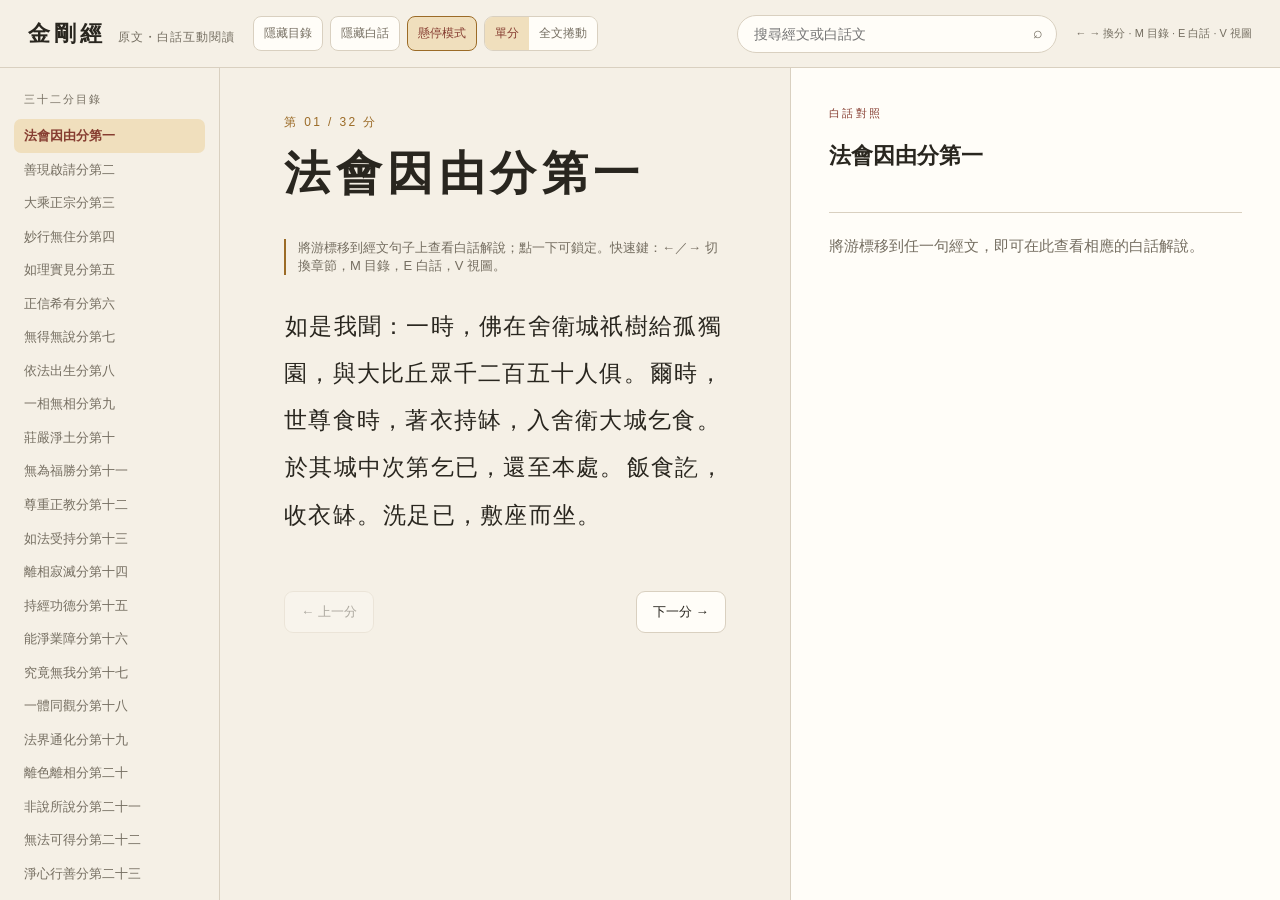
==== index.html @ 17abd522 "Build interactive Diamond Sutra reader" ====
<!doctype html>
<html lang="zh-Hant">
<head>
<meta charset="utf-8">
<meta name="viewport" content="width=device-width,initial-scale=1">
<meta name="description" content="《金剛經》原文與白話文互動對照閱讀器">
<title>金剛經｜原文・白話互動閱讀</title>
<style>
:root{--paper:#f5f0e6;--paper2:#fffdf8;--ink:#29261f;--muted:#756e61;--line:#d9d0c0;--gold:#9b6b27;--gold-soft:#f0dfbd;--red:#863d31;--shadow:0 12px 34px rgba(55,39,17,.09);--serif:"Noto Serif TC","Songti TC","PMingLiU",serif;--sans:-apple-system,BlinkMacSystemFont,"PingFang TC","Noto Sans TC",sans-serif}
*{box-sizing:border-box}html{scroll-behavior:smooth}body{margin:0;background:var(--paper);color:var(--ink);font-family:var(--sans)}
.top{position:sticky;top:0;z-index:20;height:68px;background:rgba(245,240,230,.92);backdrop-filter:blur(14px);border-bottom:1px solid var(--line);display:flex;align-items:center;padding:0 28px;gap:18px}.brand{font:700 22px var(--serif);letter-spacing:.18em;white-space:nowrap}.brand small{font:400 12px var(--sans);letter-spacing:.08em;color:var(--muted);margin-left:12px}.search{margin-left:auto;position:relative;width:min(320px,34vw)}.search input{width:100%;border:1px solid var(--line);background:var(--paper2);border-radius:22px;padding:10px 38px 10px 16px;color:var(--ink);font-size:14px;outline:none}.search input:focus{border-color:var(--gold);box-shadow:0 0 0 3px rgba(155,107,39,.12)}.search span{position:absolute;right:14px;top:9px;color:var(--muted)}
.layout{display:grid;grid-template-columns:220px minmax(390px,1fr) minmax(320px,.86fr);max-width:1500px;margin:auto;min-height:calc(100vh - 68px)}
.nav{position:sticky;top:68px;height:calc(100vh - 68px);overflow:auto;border-right:1px solid var(--line);padding:24px 14px 48px}.nav-title{font-size:11px;letter-spacing:.18em;color:var(--muted);padding:0 10px 12px}.nav button{display:block;width:100%;text-align:left;border:0;background:transparent;color:var(--muted);padding:8px 10px;border-radius:7px;cursor:pointer;font-size:13px;line-height:1.35}.nav button:hover{color:var(--ink);background:rgba(255,255,255,.55)}.nav button.active{color:var(--red);background:var(--gold-soft);font-weight:650}
.reader{padding:46px clamp(28px,5vw,72px) 120px}.eyebrow{font-size:12px;letter-spacing:.2em;color:var(--gold);margin-bottom:12px}.reader h1{font:700 clamp(28px,4vw,46px) var(--serif);letter-spacing:.12em;margin:0 0 34px}.hint{font-size:13px;color:var(--muted);border-left:2px solid var(--gold);padding-left:12px;margin-bottom:28px}.sutra{font:400 23px/2.05 var(--serif);letter-spacing:.055em}.sentence{display:inline;border-radius:4px;padding:3px 1px;cursor:help;transition:background .14s,color .14s,box-shadow .14s}.sentence:hover,.sentence.active{color:#4b2c12;background:var(--gold-soft);box-shadow:0 0 0 3px var(--gold-soft)}mark{background:#f3c979;color:inherit;border-radius:2px}
.panel{position:sticky;top:68px;height:calc(100vh - 68px);border-left:1px solid var(--line);background:var(--paper2);padding:38px clamp(24px,3vw,48px);overflow:auto}.panel-label{font-size:11px;letter-spacing:.2em;color:var(--red);margin-bottom:18px}.panel h2{font:700 22px/1.5 var(--serif);margin:0 0 22px}.quote{font:600 16px/1.8 var(--serif);color:var(--gold);border-bottom:1px solid var(--line);padding-bottom:18px;margin-bottom:20px}.translation{font:400 17px/1.9 var(--serif);text-align:justify}.empty{color:var(--muted);font-size:15px;line-height:1.8}.full-toggle{border:0;background:transparent;color:var(--gold);padding:18px 0 0;font-size:13px;cursor:pointer}.progress{position:fixed;top:67px;left:0;height:2px;background:var(--red);z-index:30;transition:width .15s}.mobile-menu{display:none}
@media(max-width:980px){.layout{grid-template-columns:175px 1fr}.panel{position:fixed;z-index:15;left:175px;right:0;bottom:0;top:auto;height:auto;max-height:46vh;border:1px solid var(--line);border-radius:18px 18px 0 0;box-shadow:0 -14px 40px rgba(35,25,10,.15);padding:24px 30px}.translation{font-size:16px}.reader{padding-bottom:50vh}.quote{display:none}}
@media(max-width:680px){.top{height:60px;padding:0 16px}.brand{font-size:18px}.brand small{display:none}.search{width:48px}.search input{width:42px;padding-left:14px;color:transparent}.search input:focus{position:absolute;right:0;top:-20px;width:calc(100vw - 30px);color:var(--ink)}.layout{display:block}.nav{position:fixed;z-index:25;top:60px;left:0;width:82%;height:calc(100vh - 60px);background:var(--paper2);box-shadow:10px 0 40px rgba(0,0,0,.15);transform:translateX(-105%);transition:transform .2s}.nav.open{transform:none}.mobile-menu{display:block;border:0;background:none;font-size:21px;padding:0;cursor:pointer}.reader{padding:32px 22px 52vh}.reader h1{font-size:29px}.sutra{font-size:20px;line-height:2}.panel{left:0;max-height:48vh;padding:21px 22px;top:auto}.panel h2{font-size:18px;margin-bottom:12px}.panel-label{margin-bottom:9px}.quote{display:none}.translation{font-size:15px;line-height:1.75}.progress{top:59px}}
.toolbar{display:flex;align-items:center;gap:7px}.tool{border:1px solid var(--line);background:var(--paper2);color:var(--muted);border-radius:8px;padding:8px 10px;cursor:pointer;font-size:12px;white-space:nowrap}.tool:hover,.tool[aria-pressed="true"]{color:var(--red);border-color:var(--gold);background:var(--gold-soft)}.view-switch{display:flex;border:1px solid var(--line);border-radius:9px;overflow:hidden}.view-switch .tool{border:0;border-radius:0}.shortcut-help{font-size:11px;color:var(--muted);white-space:nowrap}.chapter-controls{display:flex;justify-content:space-between;gap:12px;margin-top:52px}.chapter-controls button{border:1px solid var(--line);background:var(--paper2);color:var(--ink);padding:11px 16px;border-radius:9px;cursor:pointer}.chapter-controls button:disabled{opacity:.35;cursor:default}
body.nav-collapsed .layout{grid-template-columns:0 minmax(390px,1fr) minmax(320px,.86fr)}body.nav-collapsed .nav{width:0;padding:0;border:0;overflow:hidden}body.explanation-collapsed .layout{grid-template-columns:220px minmax(390px,1fr) 0}body.explanation-collapsed .panel{width:0;padding:0;border:0;overflow:hidden}body.nav-collapsed.explanation-collapsed .layout{grid-template-columns:0 minmax(390px,1fr) 0}.layout,.nav,.panel{transition:grid-template-columns .2s,width .2s,padding .2s}
.hover-card{position:fixed;z-index:60;width:min(440px,calc(100vw - 30px));max-height:48vh;overflow:auto;background:var(--paper2);border:1px solid var(--gold);border-radius:12px;padding:17px 19px;box-shadow:0 16px 46px rgba(45,30,10,.22);font:400 15px/1.75 var(--serif);display:none}.hover-card.visible{display:block}.hover-card strong{display:block;color:var(--gold);margin-bottom:7px;font-size:13px}.scroll-reader{display:none;padding:40px clamp(25px,5vw,74px) 110px;max-width:900px;margin:auto}.scroll-view .reader,.scroll-view .panel{display:none}.scroll-view .layout{display:block}.scroll-view .nav{position:fixed;left:0;width:220px}.scroll-view.nav-collapsed .nav{width:0}.scroll-view .scroll-reader{display:block}.scroll-section{padding:34px 0 52px;border-bottom:1px solid var(--line);scroll-margin-top:92px}.scroll-section h2{font:700 30px var(--serif);letter-spacing:.1em;margin:0 0 22px}.scroll-section .sutra{font-size:20px}.scroll-translation{margin-top:20px;padding:20px 24px;background:rgba(255,253,248,.75);border-left:2px solid var(--gold);font:400 16px/1.85 var(--serif);color:#554d40}
@media(max-width:1160px){.shortcut-help{display:none}.brand small{display:none}.toolbar{gap:4px}.tool{padding:7px 8px}.search{width:min(210px,22vw)}}
@media(max-width:800px){.toolbar .wide-only,.view-switch{display:none}body.nav-collapsed .layout,body.explanation-collapsed .layout,body.nav-collapsed.explanation-collapsed .layout{display:block}.hover-card{font-size:14px}.scroll-view .nav{top:60px}.scroll-reader{padding:28px 22px 80px}.scroll-section h2{font-size:25px}}
</style>
</head>
<body>
<div class="progress" id="progress"></div>
<header class="top"><button class="mobile-menu" id="menu" aria-label="開啟目錄">☰</button><div class="brand">金剛經<small>原文・白話互動閱讀</small></div><div class="toolbar"><button class="tool wide-only" id="navToggle" aria-pressed="false">隱藏目錄</button><button class="tool wide-only" id="panelToggle" aria-pressed="false">隱藏白話</button><button class="tool wide-only" id="hoverMode" aria-pressed="true" title="白話收合後的顯示方式">懸停模式</button><div class="view-switch"><button class="tool" id="chapterView" aria-pressed="true">單分</button><button class="tool" id="scrollView" aria-pressed="false">全文捲動</button></div></div><label class="search"><input id="search" type="search" placeholder="搜尋經文或白話文" aria-label="搜尋"><span>⌕</span></label><span class="shortcut-help">← → 換分 · M 目錄 · E 白話 · V 視圖</span></header>
<main class="layout">
  <nav class="nav" id="nav"><div class="nav-title">三十二分目錄</div></nav>
  <article class="reader"><div class="eyebrow" id="count"></div><h1 id="title"></h1><div class="hint">將游標移到經文句子上查看白話解說；點一下可鎖定。快速鍵：←／→ 切換章節，M 目錄，E 白話，V 視圖。</div><div class="sutra" id="sutra"></div><div class="chapter-controls"><button id="prevChapter">← 上一分</button><button id="nextChapter">下一分 →</button></div></article>
  <aside class="panel"><div class="panel-label">白話對照</div><h2 id="panelTitle">請選取經文</h2><div class="quote" id="quote"></div><div class="translation empty" id="translation">將游標移到左側任一句經文，這裡會顯示相應位置的白話解說。</div><button class="full-toggle" id="fullToggle" hidden>顯示本分完整白話文 ↓</button></aside>
  <article class="scroll-reader" id="scrollReader"></article>
</main>
<div class="hover-card" id="hoverCard" role="tooltip"></div>
<script>
const chapters=[{"title":"法會因由分第一","original":"如是我聞：一時，佛在舍衛城祇樹給孤獨園，與大比丘眾千二百五十人俱。爾時，世尊食時，著衣持缽，入舍衛大城乞食。於其城中次第乞已，還至本處。飯食訖，收衣缽。洗足已，敷座而坐。","translation":"阿難說：這部金剛般若波羅蜜經是阿難我聽如來佛親口所講的，佛在講這部經的時候，是在舍衛城名叫「祈樹給孤獨園」這個地方，當時佛陀與有德性的羅漢、菩薩以及其他弟子，共有一千二百五十人共同聚在一起，到了快要吃飯的時候，大夥兒就穿上了袈裟，手裏拿著盛飯的缽，由祈樹給孤獨園走到舍衛大城去乞食。在城裏不分富貴貧賤，挨家挨戶的乞食，乞食完畢就回到原來祈樹給孤獨園的地方吃飯。吃完飯，就把袈裟及缽收好，也把腳洗乾淨，再把作位鋪好，然後坐了下來。"},{"title":"善現啟請分第二","original":"時長老須菩提在大眾中，即從座起，偏袒右肩，右膝著地，合掌恭敬。而白佛言：「希有！世尊。如來善護念諸菩薩，善付囑諸菩薩。世尊！善男子、善女人，發阿耨多羅三藐三菩提心，云何應住？云何降伏其心？」佛言：「善哉！善哉！須菩提！如汝所說，如來善護念諸菩薩，善付囑諸菩薩。汝今諦聽，當為汝說。善男子、善女人，發阿耨多羅三藐三菩提心，應如是住，如是降伏其心。」「唯然！世尊！願樂欲聞。」","translation":"這個時候，有位德高年長的佛陀弟子名叫「須菩提」，他在大眾中從自己的座位站了起來。露出右肩【因為印度人平常衣服是遍覆全身，要禮佛時才袒露右肩，以示恭敬】右膝跪地【印度的禮儀有兩種，禮拜時雙膝跪地，懺悔及請法是右膝跪地，表是順理誠心】而且恭恭敬敬的向佛陀合掌行禮，然後讚嘆說：「希有的世尊，您對於已發善心而未成就佛圓滿境界的弟子，善護眷念他們的善心，又善於咐囑使他們心靈能夠圓滿。世尊！當善男子、善女人，在發起無上正等正覺菩提心的時候，要怎樣使這個菩提心常住不退？以及若是起了妄想執著心的時候，又怎樣去降服這個妄想執著心呢？」佛陀回答說：「問得好！問得好！須菩提！如同你所說的，對於已發善心而未成就佛圓滿境界的弟子，如來我善護眷念他們的善心，又善於咐囑使他們心靈能夠圓滿。所以我當然要為你們解說，你們仔細聽著，發心修行的善男子、善女人在發菩提心的時候，就是已流露出真如的本性，就應該這樣常住這個真心，就應該這樣降伏一切的妄念」須菩提聽完佛陀開示後說：「是的！世尊！願聽師父說說這個道理」"},{"title":"大乘正宗分第三","original":"佛告須菩提：「諸菩薩摩訶薩，應如是降伏其心：所有一切眾生之類─若卵生、若胎生、若濕生、若化生；若有色、若無色；若有想、若無想；若非有想非無想，我皆令入無餘涅槃而滅度之。如是滅度無量無數無邊眾生，實無眾生得滅度者。何以故？須菩提！若菩薩有我相、人相、眾生相、壽者相，即非菩薩。」","translation":"佛陀於是告訴須菩提說：「諸位大菩薩，在修行當中，應該按照下面的方法降伏妄想心，才能常住菩提心，降伏妄心的方法就是所有的眾生好比說【一】孵卵所生的雞、鴨、麻雀、鴿子。【二】母胎所生的人、羊、牛、馬。【三】水中或潮濕中所生的魚、蝦、鱉、蟹。【四】蛻化所生蠶、飛蛾、蒼蠅、蚊子﹝他們都是由幼蟲蛻變而化成﹞。【五】有色眾生；他們由五蘊﹝色蘊、受蘊、想蘊、行蘊、識蘊，蘊是障蔽的意思﹞組成的，有色眾生居住在慾界及色界。【六】無色眾生，他們由四蘊﹝受蘊、想蘊、行蘊、識蘊﹞組成的，無色眾生居住在無色界中。【七】有思想的眾生，三界﹝慾界、色界、無色界﹞中除了無想天之外，都是有思想的眾生。【八】無思想的眾生，他們是專修無想的外道修士，也就是外道的最高果位，居住在色界的無想天中。【九】非有想非無想的眾生，他們居住在三界最高的是非想非非想天，這裏的眾生沒有粗想但仍有細想，所以是非有想非無想。以上九種眾生所產生的妄心，都不是菩薩的真心，各位要慈悲救渡他們，使他們達到沒有執著清淨解脫的境界，雖然有那麼多的眾生受到渡化，自我心中絕不執著眾生是我所度化的念頭。為什麼呢？須菩提！你要知道如果菩薩還有我相﹝對於自我的意念執著﹞、人相﹝人我的對待意念﹞、眾生相﹝自以為是為眾生求永生、為眾生服務以及認為對方是因為執著或業力所受生﹞、壽者相﹝執著長壽、永生﹞，他就不是菩薩了。"},{"title":"妙行無住分第四","original":"復次：「須菩提！菩薩於法，應無所住，行於布施。所謂不住色布施，不住聲、香、味、觸、法布施。須菩提！菩薩應如是布施，不住於相。何以故？若菩薩不住相布施，其福德不可思量。須菩提！於意云何？東方虛空可思量不？」「不也，世尊！」「須菩提！南、西、北方、四維、上、下虛空，可思量不？」「不也。世尊！」「須菩提！菩薩無住相布施，福德亦復如是，不可思量。須菩提！菩薩但應如所教住！」","translation":"佛再對須菩提說：「菩薩對於成就無上正等正覺之法，在於布施時應該沒有執著的，在做出利益眾生的事情之後，也不會有絲毫的執著。所謂不著相布施，在於內德方面必須做到六根清淨，離開色、聲、香、味、觸、法等內心的塵相而行布施。並且菩薩行布施之後要做到忘記我布施給誰，我是用什麼布施，以及是我所做的布施。為什麼呢？因為著相布施，心中所著的相體；與無量無邊際的虛空來比較，實在只是一微塵，即使能因此而獲福也是有限的。若不著相布施，內心就能與虛空相呼應，像這樣不住相布施的福德就不可限量了。佛問須菩提，你的看法怎樣？譬如東方那無邊際的虛空，你可以用心去思索或實際測量出有多大嗎？」須菩提回答世尊說：「不可以」佛又問須菩提說：「再與南、西、北四方及上下毫無邊際的虛空，你是否可以用心去思索或實際測量出有多大嗎？」須菩提回答世尊說：「不可以」佛又說：「須菩提！菩薩若能不著相布施，所得的福德也就像虛空那樣的廣大難以想像，不可測量。佛告訴須菩提！菩薩應該照我所講的去修行以及去教導眾生」"},{"title":"如理實見分第五","original":"「須菩提！於意云何？可以身相見如來不？」「不也，世尊！不可以身相得見如來。何以故？如來所說身相，即非身相。」佛告須菩提：「凡所有相，皆是虛妄。若見諸相非相，即見如來。」","translation":"佛說：「須菩提你的意思怎麼樣？可以執著這個有形的色身相來見到佛的本體嗎？」須菩提回答世尊說：「那是不可以的，不可以執著色身相來見到佛的本體。為什麼呢？因為佛陀您所說的這個有形色身相，它是會隨因緣而變化，它是沒有自主性的」。佛陀聽了告訴須菩提說：「不但我有形體的身相是這樣，世間一切有形體的東西也是一樣，都會隨因緣而變化，都會毀壞，所以可以說都是虛幻的假相，所以世人如果能夠識破諸相皆是虛幻的道理，就可以了悟如來的法相了。"},{"title":"正信希有分第六","original":"須菩提白佛言：「世尊！頗有眾生，得聞如是言說章句，生實信不？」佛告須菩提：「莫作是說！如來滅後，後五百歲，有持戒修福者，於此章句，能生信心，以此為實。當知是人，不於一佛、二佛、三四五佛而種善根，已於無量千萬佛所種諸善根。聞是章句，乃至一念生淨信者；須菩提！如來悉知悉見，是諸眾生得如是無量福德。何以故？是諸眾生，無復我相、人相、眾生相、壽者相、無法相，亦無非法相。何以故？是諸眾生若心取相，即為著我、人、眾生、壽者。若取法相，即著我、人、眾生、壽者。何以故？若取非法相，即著我、人、眾生、壽者。是故不應取法，不應取非法。以是義故，如來常說：汝等比丘！知我說法，如筏喻者；法尚應捨，何況非法？」","translation":"須菩提聽完之後又向佛陀說：「世尊！您所說的不住相布施，以及所謂見諸相非相即見如來，這種無相真空的妙理，眾生聽了會生起真實的信念嗎？」如來佛聽了就告訴須菩提說：「你不必懷疑。雖然我所說的佛法非常深妙，但是仍然會有人深信不疑，不但現在有人相信，即使等到我死後兩千年，仍然有持守戒律，廣修福田的善男信女，聽到此經中的任何一章或是一句，不但非常相信，並且認為真實。要知道這種人善根深厚，不僅是在最近世諸佛，修學佛法所種的善根，甚至是從過去無量佛那裏種來的善根。所以他們聽到或看到此經中的任何一章或是一句，就能一心清淨誠信。佛告訴須菩提說：如來我以佛的慧眼佛眼，動悉這些淨信眾生內心是通達佛性的，可以得到如虛空般無量福德。這是什麼緣故呢？因為這些眾生善根純熟，已悟得真空無相的道理，已離開我相﹝對於自我的意念執著﹞、人相﹝人我的對待意念﹞、眾生相﹝自以為是為眾生求永生、為眾生服務以及認為對方是因為執著或業力所受生﹞、壽者相﹝執著長壽、永生﹞；更不會執著一切萬法《因為一切萬法只是度化眾生的心靈到達彼岸的工具而已，而本性才是佛，萬法並非佛性，當我們了悟了我們佛性時，萬法都必須放下》，以及執著法空的名相《若執著於萬法皆空，內心也是有一個萬法空相的執著存在》因為眾生心中如果對於任何的相有所執取，便是在內心深處產生了我相、人相、眾生相、壽者相的執著。所以如果心執著萬法的名相，便會在內心深處產生我相、人相、眾生相、壽者相的執著；相同的道理，如果心理執著法空的名相，在內心深處也是產生我相、人相、眾生相、壽者相的執著。所以不要執著一切萬法，也不要執著法空，才能悟入性空，就因為這個原因，所以我為你們說法的時候，常用竹筏來做比喻，世人編竹為茷，渡人過河，到了彼岸竹筏就不須要再用了。我所說的佛法，就像渡人過河的竹筏一樣，過了河就要放棄，何況是法空的執著更應放下」"},{"title":"無得無說分第七","original":"「須菩提！於意云何？如來得阿耨多羅三藐三菩提耶？如來有所說法耶？」須菩提言：「如我解佛所說義，無有定法，名阿耨多羅三藐三菩提；亦無有定法如來可說。何以故？如來所說法，皆不可取、不可說；非法、非非法。所以者何？一切賢聖，皆以無為法，而有差別。」","translation":"佛問須菩提說：「你的看法如何？如來真的有所得無上正等正覺的菩提嗎？如來為眾生說各種教法，但在如來的心中是否執著有所說法的念頭呢？」須菩提回答說：「就我所理解佛所說的義理，因每個人開悟的因緣不一樣，所以要使眾生開悟是沒有一定的法。並且如來所說一切，都是由自性本體自然流露出來的，是應眾生的機緣而說，沒有執著一定的法。為什麼呢？因為如來所說的法，是要眾生了悟佛性清靜本體，所以不可對於相或對於法有所執著，也不可執著口舌言說；不可執著法，也不可執著頑空。為什麼這樣呢？因為一切賢聖都是由這個無為法自修。只是隨各人所修領悟的程度不同，自性清淨心流露的多寡也就有所不同，所證悟程度就有所差別。」"},{"title":"依法出生分第八","original":"「須菩提！於意云何？若人滿三千大千世界七寶，以用布施。是人所得福德，寧為多不？須菩提言：「甚多。世尊！何以故？是福德，即非福性。是故如來說福德多。」「若復有人，於此經中，受持乃至四句偈等，為他人說，其福勝彼。何以故？須菩提！一切諸佛，及諸佛阿耨多羅三藐三菩提法，皆從此經出。須菩提！所謂佛法者，即非佛法。」","translation":"佛說：「須菩提！如果有人以充滿三千大千世界的金銀七寶來行布施，你認為這個人所得的福德是不是很多？」須菩提回答世尊說：「當然是很多。為什麼呢？因為這只是世間福德《福報》，世間的福報是可以用多少來衡量的，這跟我們自性中無形無相不能細數無量清靜的福德完全沒有關係。然而就以人世間著相布施所得福報而言，如來說這個人所得的福德多。」如來佛又說：「如果有人，受持這整部般若經，或者少到只是以其中的四句偈等，不但使自己了悟清靜，也宣說使別人能夠了悟清靜，那麼他所得到的福德，比前面說的用三千大千世界的七寶布施所得福德來得更為殊聖。為什麼呢？須菩提！因為一切諸佛，及成佛的無上正等正覺菩提法，皆從此般若經緣生的。須菩提！所謂佛法的目的在於引導眾生由迷失返回覺悟，不得已所取的假名，當覺悟的時候，佛法也不需要了」"},{"title":"一相無相分第九","original":"「須菩提！於意云何？須陀洹能作是念，我得須陀洹果不？」須菩提言：「不也。世尊！何以故？須陀洹名為入流，而無所入；不入色、聲、香、味、觸、法。是名須陀洹。」「須菩提！於意云何？斯陀含能作是念，我得斯陀含果不？」須菩提言：「不也。世尊！何以故？斯陀含名一往來，而實無往來，是名斯陀含。」「須菩提，於意云何？阿那含能作是念，我得阿那含果不？」須菩提言：「不也。世尊！何以故？阿那含名為不來，而實無不來，是故名阿那含。」「須菩提！於意云何？阿羅漢能作是念，我得阿羅漢道不？」須菩提言：「不也。世尊！何以故？實無有法名阿羅漢。世尊！若阿羅漢作是念，我得阿羅漢道，即為著我、人、眾生、壽者。世尊！佛說我得無諍三昧，人中最為第一，是第一離欲阿羅漢。世尊！我不作是念：『我是離欲阿羅漢。』世尊！我若作是念，我得阿羅漢道，世尊則不說須菩提是樂阿蘭那行者，以須菩提實無所行，而名須菩提，是樂阿蘭那行。」","translation":"佛說：「須菩提，你的意思怎樣？一個修行者如果還不能達到頓悟真空的境界，但能強制他的欲望，使六塵之相不能進入他的心靈，也就是修行境界上所稱聲聞初果的聖者，會有我已證得聲聞初果的想法嗎？」須菩提回答世尊說：「不可以的，為什麼呢？因為證得聲聞初果的修行人，雖然已進入聖人之流，但證得聲聞初果的修行人，內心是不執著已證得聲聞初果。而且也不執著艷麗的美色、悅耳的聲音、香濃的美味、可口的食物、舒服的觸感以及一切萬法，所以才能稱得上已證得聲聞初果的聖者。」佛陀又說：「須菩提！你的意思怎樣？已證得聲聞第二果的聖者，能起這樣的念頭，我已證聲聞第二果的想法嗎？」須菩提回答世尊說：「不可以的！為什麼呢？因為證得證聲聞第二果的修行人，內心的境界雖然已達到至為寧靜，可是他的心與外接觸時還是會產生一生一滅的現象，這種現象我們稱它為「一往來」，雖然他的心還會產生一生一滅的現象，但是他們不會因此而產生第二個生滅的念頭，也就是在前念生起的時候，後念就已經自然化解掉了，心不執著生滅的相，這才是真正的證得證聲聞第二果的修行人」。佛又問須菩提說：「你的意思怎樣？已證得聲聞第三果的修行人，能起這樣的念頭，我已證聲聞第三果的想法嗎？」須菩提回答世尊說：「不可以的！為什麼呢？因為證得第三果的修行人，能處在各種現象中，心中已達到無我的境界，更沒有塵識思惑及欲望，這才是真正證得聲聞第三果的修行人。佛又問須菩提說：「你的意思怎樣？證得阿羅漢果的聖者，會有我已得阿羅漢果的想法嗎？」須菩提回答世尊說：「不會的，不會起這樣的想法。為什麼呢？因為在阿羅漢心中一切相與法早已俱滅所以才稱為阿羅漢。假使證得阿羅漢果位的聖者，會有我有得阿羅漢果的想法，那麼他的心中已執著我相﹝對於自我的意念執著﹞、人相﹝人我的對待意念﹞、眾生相﹝自以為是為眾生求永生、為眾生服務以及認為對方是因為執著或業力所受生﹞、壽者相﹝執著長壽、永生﹞，那他就已經遠離阿羅漢的境界了。世尊！您曾經這樣讚許過我，讚許我無爭競之心已到精妙處，讚許我在諸弟子中為解空第一，達到第一修行離欲功夫的阿羅漢。世尊！我雖蒙師父您如此的稱讚，但我仍然默默的修持，從來沒有我已證得了離欲阿羅漢的念頭。世尊！如果我有得了阿羅漢的念頭，便是產生妄念，如何證得六欲皆空的阿羅漢。如果是這樣，佛陀您就不會說我是好於寂靜的修行人，就因為我心無所得，也無所失，不執著一切相，行而不執著行，一切無欲無求，所以師父您才稱讚我是好寂靜的修行人」。"},{"title":"莊嚴淨土分第十","original":"佛告須菩提：「於意云何？如來昔在然燈佛所，於法有所得不？」「不也，世尊！如來在然燈佛所，於法實無所得。」「須菩提！於意云何？菩薩莊嚴佛土不？」「不也。世尊！何以故？莊嚴佛土者，即非莊嚴，是名莊嚴。」「是故，須菩提！諸菩薩摩訶薩，應如是生清淨心，不應住色生心，不應住聲、香、味、觸、法生心，應無所住，而生其心。須菩提！譬如有人，身如須彌山王，於意云何？是身為大不？」須菩提言：「甚大。世尊！何以故？佛說非身，是名大身。」","translation":"佛說：「須菩提！你認為以前如來我在與然燈佛會晤時，從他那兒有沒有得到什麼成佛之法？」須菩提回答世尊說：「您當初在與然燈佛會晤時，實在沒有從他那裏得到什麼成佛之法，因為佛性是要自悟才能自度」。佛又問須菩提說：「你認為菩薩執著有形有相的佛土莊嚴嗎？」須菩提回答世尊說：「不是這樣的，為什麼呢？因為你所說莊嚴佛土的意思，是回到清靜佛性本體，不是執著在形相上的莊嚴，」佛又說：「就因為如此，須菩提！所以成就的大菩薩們應該像這樣一心不亂，生清淨心，不可執著在色、聲、香、味、觸、法之上產生意念。否則便受六塵所蒙蔽、束縛，妄念旋起，心怎麼能清淨呢？所以我們應該生發出無所執著的心。須菩提！譬如有人，他的身體像須彌山王那麼大，你認為他的身體形狀是不是很大？」須菩提回答世尊說：「非常大。但是這個人身體形狀雖然很大，但不能稱為大身。為什麼呢？因為他的身形再大，也是有生滅；而師父您說的是非形相真身﹝自性﹞，此真身包太虛、周法界、無住無相，哪裡是有形的須彌山所能比擬的呢？這才是真正能稱為大身。」"},{"title":"無為福勝分第十一","original":"「須菩提！如恆河中所所沙數，如是沙等恆河，於意云何？是諸恆河沙，寧為多不？」須菩提言：「甚多。世尊！但諸恆河，尚多無數，何況其沙？」「須菩提！我今實言告汝，若有善男子、善女人，以七寶滿爾所恆河沙數三千大千世界，以用布施，得福多不？」須菩提言：「甚多。世尊！」佛告須菩提：「若善男子、善女人，於此經中，乃至受持四句偈等，為他人說，而此福德，勝前福德。」","translation":"佛說：「須菩提！如用恒河中所有的沙數來作比喻，以一粒沙比喻為一條恒河，那麼所有恒河內的所有沙，你認為多或是不多呢？」須菩提回答世尊說：「非常多。以每粒沙各代表一條恒河，河尚且就有無數多，何況是所有河中沙的數量！」佛又說：「須菩提，我實在告訴你，如果有想修習佛道的男女，以一粒沙當作一個世界，用充滿如恒河沙數量那麼多的三千大千世界的七寶來布施，那他所得的福德是不是很多？」須菩提回答世尊說：「當然很多」佛又告訴須菩提說：「如果有想修習佛道的男女，為他人演說此經，甚至只是四句偈等，這個法施所得的福德比前面用無數七寶布施所得的福德來得殊聖。」"},{"title":"尊重正教分第十二","original":"復次：「須菩提！隨說是經，乃至四句偈等，當知此處，一切世間天、人、阿修羅，皆應供養，如佛塔廟。何況有人，盡能受持、讀誦。須菩提！當知是人，成就最上第一希有之法；若是經典所在之處，即為有佛，若尊重弟子。」","translation":"佛再進一步的說：「須菩提！如果有人在任何地方，講解這整部經點，甚至只有講解其中的四句偈等，使那些聽講經的人妄念消除，了悟佛性。應當知道此一講經的地方，一切天道的菩薩神明、人道的眾生、阿修羅道的惡魔，都應該恭敬供養，作禮散花，好像供養佛的塔廟一樣。更何況是有人能夠受持讀誦這本般若經典以求領悟。須菩提！你可知這種人能成就世上第一希有的無上菩提法。因為這部經典是佛陀講述，讓世人了悟本身自性的一部經典，所以這部經典所在的地方，就好像有佛在那裏，並且我們要對修持讀誦這部金剛經的人，也像尊重佛的弟子一樣尊重」。"},{"title":"如法受持分第十三","original":"爾時，須菩提白佛言：「世尊！當何名此經？我等云何奉持？」佛告須菩提：「是經名為金剛般若波羅蜜，以是名字，汝當奉持。所以者何？須菩提！佛說般若波羅蜜，即非般若波羅蜜，是名般若波羅蜜。須菩提！於意云何？如來有所說法不？須菩提白佛言：「世尊！如來無所說。」「須菩提！於意云何？三千大千世界所有微塵，是為多不？」須菩提言：「甚多。世尊！」「須菩提！諸微塵，如來說非微塵，是名微塵。如來說世界非世界，是名世界。須菩提，於意云何？可以三十二相見如來不？」「不也。世尊！不可以三十二相得見如來。何以故？如來說三十二相，即是非相，是名三十二相。」「須菩提！若有善男子、善女人，以恆河沙等身命布施，若復有人，於此經中，乃至受持四句偈等，為他人說，其福甚多！」","translation":"那個時候，須菩提向佛陀請教：「世尊！此部經應該取什麼名字？以及我們應該怎樣受持奉行此經典？」佛就告訴須菩提說：「這部經就取名為金剛般若波羅蜜，也就是要以至高無上的妙智慧到達彼岸，這個名字有無上的意義存在，所以你們應當恭敬護持。為什麼取這個名字呢？須菩提！我所說的般若波羅蜜，是妙覺本性，此妙覺本性空如太虛。本體既然是虛無，那裡還會有什麼名字。不過恐怕人生斷見，以及為便於眾弟子奉持不得已勉強取這個『金剛般若波羅蜜』的名稱，。佛問須菩提！你認為我有所說法嗎？」須菩提回答世尊說：「覺悟的本性已經是脫離言說、文字、形相的執著，所以世尊在您心中並沒有“自己有所說法”的念頭。」佛又說：「須菩提！你認為三千大千世界裡所有的微塵是不是很多？」須菩提回答世尊說：「非常多」佛又說：「須菩提！微塵雖然是很多，但是都沒有自主性，都是因為因緣而有，也會因為因緣而散失，一切只是幻化而已，所以說是非微塵，只不過假藉一個名稱，稱它是微塵。同樣的道理，我說世界雖然廣大，也是沒有自主性，會因為因緣而毀壞，所以它也是虛空不實的，為了方便言說，不得已假藉一個名稱，稱它是世界。」佛又問須菩提說：「你認為可以用佛的莊嚴三十二外表相得見如來本體嗎？」須菩提回答說：「不可以，世尊！不可以用佛的三十二莊嚴外表相見到如來本體。為什麼呢？因為您所說的三十二相，是屬於因緣假合所現的短暫現象，他根本沒有實在可自主的相存在，所以他也是假藉的名稱，稱它為三十二相。」佛又再提醒說：「須菩提！若有善男子或善女人，以恒河沙那麼多相等數量的生命來布施眾生，以犧牲生命來布施以求福德。再說假如有另一種人，受持講說此整部經典，甚而少到只以此經中四句偈等深體領悟為別人演說，讓眾生能夠了悟自身佛性，他持經布施所得的福，比前面說的捨身布施所得的福更多。」"},{"title":"離相寂滅分第十四","original":"爾時，須菩提聞說是經，深解義趣，涕淚悲泣，而白佛言：「希有！世尊。佛說如是甚深經典，我從昔來所得慧眼，未曾得聞如是之經。世尊！若復有人得聞是經，信心清淨，即生實相。當知是人成就第一希有功德。世尊！是實相者，則是非相，是故如來說名實相。世尊！我今得聞如是經典，信解受持不足為難，若當來世後五百歲，其有眾生，得聞是經，信解受持，是人則為第一希有。何以故？此人無我相、人相、眾生相、壽者相，所以者何？我相，即是非相；人相、眾生相、壽者相，即是非相。何以故？離一切諸相，則名諸佛。」佛告須菩提：「如是，如是！若復有人，得聞是經，不驚、不怖、不畏，當知是人，甚為希有。何以故？須菩提！如來說第一波羅蜜即非第一波羅蜜，是名第一波羅蜜。須菩提！忍辱波羅蜜，如來說非忍辱波羅蜜，是名忍辱波羅蜜。何以故？須菩提！如我昔為歌利王割截身體，我於爾時，無我相、無人相、無眾生相，無壽者相。何以故？我於往昔節節支解時，若有我相、人相、眾生相、壽者相，應生瞋恨。須菩提！又念過去於五百世，作忍辱仙人，於爾所世，無我相、無人相、無眾生相、無壽者相。是故，須菩提！菩薩應離一切相，發阿耨多羅三藐三菩提心，不應住色生心，不應住聲、香、味、觸、法生心，應生無所住心。若心有住，即為非住。是故佛說菩薩心，不應住色布施。須菩提！菩薩為利益一切眾生故，應如是布施。如來說一切諸相，即是非相；又說一切眾生，即非眾生。須菩提！如來是真語者、實語者、如語者、不誑語者、不異語者。須菩提！如來所得此法，此法無實無虛。須菩提！若菩薩心住於法，而行布施，如人入闇，則無所見。若菩薩心不住法，而行布施，如人有目日光明照，見種種色。須菩提！當來之世，若有善男子、善女人，能於此經受持、讀誦，則為如來，以佛智慧，悉知是人，悉見是人，皆得成就無量無邊功德。」","translation":"那時，須菩提聽如來佛說到這裡，心中已經深悟佛理，感動的流下淚來。不禁向如來佛讚嘆了一聲：「希有的世尊！您所說這個深奧的經典，即使在從前，我雖具有慧眼，也能一聞千悟，卻是未曾聽得如此深奧的經。我既聞此經，自性清淨中，已悟本有全真的實相。如果有人，聞得此經，發出篤信之心、純正清淨之心，毫無塵念，而達到心即是佛的實在本相，可知道這種人，是成就第一希有功德的人。但是，世尊！究竟這般若實相，不是一般所說有形的東西，這般若實相，空如太虛、沒有行跡，但為引導眾生離開執著而找回本心，不得不假藉一個名稱，稱之為實相，修持證悟的人仍然不可執著。世尊，此經我聽到這裡，已能了解其中的妙理，信奉修持，應該不是難事。倘若佛陀您圓寂兩千年之後，離開師父您住世說法時期已久遠的茫茫苦海眾生，聽到此經而能信解受持的人，實在是太難得了。為什麼呢？因為這個人頓悟真空，必無我相、人相、眾生相、壽者相，就因為他已經了悟我相、人相、眾生相、壽者相是非實有的相，而是由內心執著而來，所以能夠離一切相，他的心達到覺悟空寂的境地，這個內心的境地與諸佛並駕齊驅，可以稱為佛的境地。」佛告訴須菩提說：「你說對了！你說對了！當知後世如果有人，聽到般若之妙法而內心不產生驚駭〈即不會認為言之過也〉、畏懼〈恐道之高也〉、退縮〈怯行之難也〉，而內心達到虛空平靜，這種人實在是很少有的。為什麼呢？須菩提！我現在所說第一捷徑到達彼岸的方法，也就是以妙智慧破除煩惱而得解脫的方法，我把它稱為第一波羅蜜，但你們仍然不可執著第一波羅蜜這個法、這個名相，因為一切法、一切名相，只是為了引導眾生修持，而自性的本體是虛寂靈明的。須菩提！再說到忍辱波羅蜜，凡辱境之來，恬然處之，其心如同太虛，內不見其忍，外不見其辱就是忍辱波羅蜜，只是為便於示導眾生，不得已給予一個名稱，稱它為忍辱波羅蜜。為什麼呢？須菩提！就好比我的前生，被歌利王支解身體的時候，那時我心如虛空，無我相、人相、眾生相、壽者相，否則當時我在被支解時，如果著此四相，必定生忿恨心。須菩提，我又想起過去五百世前，做忍辱仙人修忍辱之行時，就已經沒有我人眾生壽者四相。所以說，須菩提！菩薩之修行，首當空其心，離一切相，方能發無上正等正覺的菩提心。此心中不執著於色，不執著於聲、香、味、觸、法，要做到心無所住，此心才能圓通無礙。若於六塵中，一有執著，心便不能解脫，即非菩薩的住處。所以我說，菩薩心本來是虛而明，若執著於六塵就不能覺悟，我所謂的不應住色布施，原因就在於此。須菩提！菩薩不住色布施，發心廣大，不是為己，自然有利於一切眾生，應該要如此無相布施。而我所說的一切諸相，其真實的本體皆是空的，原是非相。而一切眾生，如果能夠見本性，妄心自離而入佛境，那麼一切眾生也就不是眾生了。須菩提！我一向是講真話的、講實話的、而且是永恆不變的真理，我從來不說欺騙的話，也不說怪異的話。須菩提！如來對於法是不執著有也不執著空。須菩提！如果菩薩心執著於法而行布施，對於真理的體悟，就好像人進入黑暗的房子裏面，什麼東西都看不見。如果菩薩心不執著於法而行布施，就好像人張開眼睛，看見日光四照，以及種種顏色。須菩提！當我去世後，如果有善男子或善女人，對於此經能夠受持讀誦身體力行，就能到達菩提的覺位，成就自性如來，我當然知道此人，也必定以無上智慧照鑒他。而此人成就見性的功德，是無量無邊的。」"},{"title":"持經功德分第十五","original":"「須菩提！若有善男子、善女人，初日分以恆河沙等身布施；中日分復以恆河沙等身布施；後日分亦以恆河沙等身布施，如是無量百千萬億劫，以身布施。若復有人，聞此經典，信心不逆，其福勝彼。何況書寫、受持、讀誦、為人解說。須菩提！以要言之，是經有不可思議，不可稱量，無邊功德，如來為發大乘者說，為發最上乘者說，若有人能受持、讀誦、廣為人說，如來悉知是人、悉見是人，皆得成就不可量、不可稱、無有邊、不可思議功德，如是人等，即為荷擔如來阿耨多羅三藐三菩提。何以故？須菩提！若樂小法者，著我見、人見、眾生見、壽者見，則於此經不能聽受、讀誦、為人解說。須菩提！在在處處，若有此經，一切世間，天、人、阿修羅所應供養，當知此處，則為是塔，皆應恭敬，作禮圍遶，以諸華香而散其處。」","translation":"佛說：「須菩提！若有善男子或善女人，於一天當中，早晨以相當於恒河沙那麼多數量的身體和生命布施，中午又以相當於恒河沙那麼多數量的身體和生命布施，晚上也以相當於恒河沙那麼多數量的身體和生命布施。照這樣子經百千萬億劫之久，每日都如此布施。但是如果有人聽聞此經，而能篤信且奉行不違逆，那麼他所得的福是從自性源源不斷的流露，勝過前面說的以身體和生命布施的人更來得無邊無際。更何況是手寫口誦、身體力行、為人解說此經的意義，不但自己明自己的自性，還使得人人見自本性。須菩提！簡而言之，因為內心奉行此經所得的功德是不可以用心思口議，不可以用多少來稱量，實在是無邊際的。佛為啟發大乘人，說此真空之妙；為啟發最上乘的人，說此般若之法。如有大慧根的人，內心信受奉持此大乘之法，廣為人闡發經義妙旨，如來我知曉這人，也能照見這人成就不可稱量、沒有邊際，不可思議的功德。這人既能成就如此功德，就足以能夠身擔任宣揚如來無上正等正覺的人。為什麼呢？因為如果是喜好執著於小乘法的人，因還有執著於我、人、眾生、壽者等私見，對此上乘之法，不能理解以及聽受讀誦，更不知如何為人解說此經。須菩提！無論在任何地方，如果有此部經典所在的地方，一切人、天、鬼神都應當齊來護衛供養。當知此經所在之處，就等於是佛塔所在的地方。都應該恭敬，作禮圍繞，並散布寶花妙香於此經所在之處。」"},{"title":"能淨業障分第十六","original":"復次：「須菩提！善男子、善女人，受持、讀誦此經，若為人輕賤，是人先世罪業，應墮惡道。以今世人輕賤故，先世罪業，則為消滅，當得阿耨多羅三藐三菩提。須菩提！我念過去無量阿僧祇劫，於然燈佛前，得值八百四千萬億那由他諸佛，悉皆供養承事，無空過者。若復有人，於後末世，能受持、讀誦此經，所得功德，於我所供養諸佛功德，百分不及一，千萬億分，乃至算數譬喻所不能及。須菩提！若善男子、善女人，於後末世，有受持、讀誦此經，所得功德，我若具說者，或有人聞，心則狂亂，狐疑不信。須菩提！當知是經義不可思議，果報亦不可思議。」","translation":"佛再進一步說明：「須菩提！如果有善男子或善女人，受持讀誦此經，不但不能得到世人恭敬，卻被世人所輕賤，原因是他累世所造的種種罪業，將來之世本來應該還要再墮入惡道中，受盡苦難。因他今世被人輕賤的緣故，前世所造的種種罪業就可以相互抵消。並且因為因除果現，罪滅福生，他所修持的般若妙智依然可以成就無上正等正覺。須菩提！我想到在歷經無量數劫之前。也就是在未遇然燈佛前，曾供養無量數佛，且沒有遺漏供養任何一尊佛。如果果後世之人能夠信受奉持以及讀誦此經，自然能見自本性，永離輪迴，他持經所得的功德，比我以前供佛的功德，遠勝百千萬億倍，以至於用算數或譬喻都無法表達。須菩提！若善男子或善女人於後末世，受持讀誦此經，必得無量的功德。此功德我如果要詳細說，恐怕慧根淺的人聽聞到，內心產生狂亂質疑不相信。如來佛又對須菩提說！當知這部經的經義與果報相當深遠，已經跳脫了一般世俗的思索。」"},{"title":"究竟無我分第十七","original":"爾時，須菩提白佛言：「世尊，善男子、善女人，發阿耨多羅三藐三菩提心，云何應住？云何降伏其心？」佛告須菩提：「善男子、善女人，發阿耨多羅三藐三菩提心者，當生如是心：我應滅度一切眾生；滅度一切眾生已，而無有一眾生實滅度者，何以故？須菩提若菩薩有我相、人相、眾生相、壽者相，則非菩薩。所以者何？須菩提！實無有法，發阿耨多羅三藐三菩提心者。須菩提！於意云何？如來於然燈佛所，有法得阿耨多羅三藐三菩提不？」「不也。世尊！如我解佛所說義，佛於然燈佛所，無有法得阿耨多羅三藐三菩提。」佛言：「如是！如是！須菩提！實無有法，如來得阿耨多羅三藐三菩提。須菩提！若有法如來得阿耨多羅三藐三菩提者，然燈佛即不與我授記：『汝於來世當得作佛，號釋迦牟尼。』以實無有法，得阿耨多羅三藐三菩提，是故然燈佛與我授記，作是言：『汝於來世，當得作佛，號釋迦牟尼。』何以故？如來者，即諸法如義。若有人言：如來得阿耨多羅三藐三菩提，須菩提！實無有法，佛得阿耨多羅三藐三菩提。須菩提！如來所得阿耨多羅三藐三菩提，於是中無實無虛。是故如來說一切法，皆是佛法。須菩提！所言一切法者，即非一切法，是故名一切法。須菩提！譬如人身長大。」須菩提言：「世尊！如來說人身長大，則為非大身，是名大身。」「須菩提！菩薩亦如是。若作是言：『我當滅度無量眾生。』則不名菩薩。何以故？須菩提！實無有法，名為菩薩。是故佛說：『一切法，無我、無人、無眾生、無壽者。』須菩提！若菩薩作是言：『我當莊嚴佛土。』是不名菩薩。何以故？如來說莊嚴佛土者，即非莊嚴，是名莊嚴。須菩提！若菩薩通達無我法者，如來說名真是菩薩。」","translation":"那時，須菩提當著機會又問佛說：「已經發菩提心的男女，應該如何安住這菩提心？以及如何降伏妄念呢？」佛聽了之後告訴須菩提說：「善男子、善女人要成就無上正等正覺，就應該自然散發這樣的心念，滅除度脫一切眾生的執著，使他們回歸到清靜的佛性，當滅除度脫一切眾生的執著後，我們的內心不能有任何一點眾生是我滅渡的念頭，為什麼呢？須菩提！一切眾生菩提心本來人人具足，只因眾生為塵俗所蒙蔽，所謂滅度，也必須是眾生自悟才能自渡，說到究竟，實無一眾生是我所滅度，外不見所渡的眾生，內不見能渡眾生的我。因為學道的菩薩，若執著我有滅度眾生之心，則尚存有人、我、眾生、壽者四相的執著，就不能稱為菩薩了，這是什麼原因呢？須菩提！原因是自性本是空寂，成就無上正等正覺的修行者，實在是不會執著有什麼可以發菩提心之法。」佛又問須菩提說：「你的意思怎樣？你認為我曾在然燈佛那裏得到能成就無上正等正覺的菩提法嗎？」須菩提回答世尊說：「沒有，根據我所了解世尊您所說的義理，世尊您在然燈佛那裏也是自性自悟，並不是有什麼法而使您證悟無上正等正覺。」佛陀聽了之後說：「是的！是的！須菩提！如來成就無上正等正覺，是在於心悟，實在沒有執著外在的法。須菩提！如果必須有法才能證得無上正等正覺，代表內心還有對法的執著，然燈佛就不會給我授記，因為內心沒有對法的執著，內心已達到究竟清淨，所以然燈佛才給我授記並且說我來世必當成佛，名號為釋迦牟尼。為什麼這樣子呢？因為如來這兩個字的含義是如其本來的究竟清淨，因此修行人的內心如果能達到如其本來的究竟清淨才能成佛。假如有人說：『佛陀是得到無上正等正覺之法才成佛的』那就錯了，須菩提！如來對於法是無所執著，一切佛法皆是方便而說、因緣而說，無上正等正覺也是假名而已。須菩提！如來所證悟無上正等正覺的佛心本性，是不著有也不著無的，所以我說一切的法，只要能自悟真如，都可稱之為佛法。但是，須菩提！我所說的一切法，這只是個假名而已，是說給未開悟的人聽，一旦開悟達到究竟清淨，就不需要一切法了。須菩提！譬如有個人的身體高而且大，真的是大身嗎？」須菩提回答世尊說：「您所說的大身，是有生有滅的，仍是有限量的，如何能稱之為大身？不過假藉一個名，稱之為大身而已。」佛又說：「須菩提！菩薩也是如此，真如清淨才能稱為菩薩。而度生本是菩薩份內的事，如果他執著一念，認為我是菩薩，應該滅度一切眾生，便有我相的執著，就不能稱之為菩薩。這是什麼緣故呢？佛又說：須菩提！只有如此清靜的人才能稱為菩薩，沒有對於法的執著，才能稱為菩薩。所以佛說自性中不執著人、我、眾生、壽者四相，真性中空空洞洞，不但無眾生、也無所謂菩薩、可知更無所謂滅渡。須菩提！如果菩薩說：我應當整飾莊嚴佛的剎土，也是著於形相，不可稱之為菩薩。因為這個緣故，佛說莊嚴佛土，非是外貌的莊嚴，只是假借一個名稱，稱之為莊嚴而已。須菩提！若能徹悟人空法空，沒有我的執著，既然沒有我的執著，何來渡眾生與外在莊嚴佛土之心的執著，這樣才能稱得上真正的菩薩。"},{"title":"一體同觀分第十八","original":"「須菩提！於意云何？如來有肉眼不？」「如是，世尊！如來有肉眼。」「須菩提！於意云何？如來有天眼不？」「如是，世尊！如來有天眼。」「須菩提！於意云何？如來有慧眼不？」「如是，世尊！如來有慧眼。」「須菩提！於意云何？如來有法眼不？」「如是，世尊！如來有法眼。」「須菩提！於意云何？如來有佛眼不？」「如是，世尊！如來有佛眼。」「須菩提！於意云何？如恆河中所有沙，佛說是沙不？」「如是，世尊！如來說是沙。」「須菩提！於意云何？如一恆河中所有沙，有如是沙等恆河，是諸恆河所有沙數，佛世界如是，寧為多不？」「甚多。世尊！」佛告須菩提：「爾所國土中，所有眾生若干種心，如來悉知。何以故？如來說諸心，皆為非心，是名為心。所以者何？須菩提！過去心不可得，現在心不可得，未來心不可得。」","translation":"佛說：「須菩提！你認為我有一般人所具有的肉眼嗎？」須若提回答說：「是的，世尊！您具有世俗的肉眼。」佛說：「須菩提！你認為我具有天人所具有，能看到人類肉眼所不能看見東西的天眼嗎？」須菩提回答說：「是的，世尊！您具有天眼。」佛說：「須菩提！你認為我具有自性反觀內照常明，使自己所見一切皆不迷惑的慧眼嗎？」須菩提回答說：「是的，世尊！您具有慧眼。」佛說：「須菩提！你認為我具有洞澈一切萬法以及萬事萬物皆是眾緣合和而成，了解到一切都沒有自主性，只是暫時的假相，所以對一切事物以及萬法不執著的法眼嗎？」須菩提回答說：「是的，世尊！您具有法眼。」佛說：「須菩提！你認為我具有能看到究竟、實在、真正永恆不變真理的佛眼嗎？」須菩提回答說：「是的，世尊！您具有佛眼。」佛又說：「須菩提！你認為在恒河中所有的沙，如來我說那是沙嗎？」須菩提回答世尊說：「是的，您說它是沙。」佛說：「那麼，須菩提！如恒河中所有的沙，如果以其中一粒沙比作一恒河，再以所有恒河中的所有沙，以一粒沙比作一佛世界，你認為這樣的佛世界是不是很多？」須菩提回答世尊說：「非常多」佛告訴須菩提說：「不必遠說到那麼多的佛世界，就拿你所在的國土中，所有眾生的心思，隨情而遷，逐境而生，種種心思顛倒妄想，我卻能以清淨的五眼完全知道。為什麼呢？因為所有這些心思，皆是眾生的妄心，並非本性常住的真心，只是假藉一個名，稱之為心罷了。這又為什麼呢？須菩提！因為人的心思會隨著時空以及環境而變化，而常住的真心事寂然不動的，所以對於過去不會起滯留的心，對於現在不會起執著的心，對於未來也不會起預期的心。"},{"title":"法界通化分第十九","original":"「須菩提！於意云何？若有人滿三千大千世界七寶，以用布施，是人以是因緣，得福多不？」「如是，世尊！此人以是因緣，得福甚多。」「須菩提！若福德有實，如來不說得福德多，以福德無故，如來說得福德多。」","translation":"佛陀繼續說：「須菩提！你的意思怎樣，如果有人用充滿三千大千世界的七寶來行布施，你認為這個人所得的福德是不是很多？」須菩提回答世尊說：「是的，這人用這種因緣布施所得的福德非常多。」佛又說：「須菩提！如果執著福德是實有的，以這種執著福德相所行的布施，他所得的福報，也會因他所施行的因緣有限而會有盡頭的時候，因此如來我說他所得的福德不多，如果他布施的時候，心能夠像虛空般廣大沒有執著，他所得的福德也就能與虛空般廣大相呼應，那麼如來我才說是真福得多。」"},{"title":"離色離相分第二十","original":"「須菩提！於意云何？佛可以具足色身見不？」「不也，世尊！如來不應以具足色身見。何以故？如來說具足色身，即非具足色身，是名具足色身。」「須菩提！於意云何？如來可以具足諸相見不？」「不也，世尊！如來不應以具足諸相見。何以故？如來說諸相具足，即非諸相具足，是名諸相具足。」","translation":"佛又問須菩提說：「你的意思怎樣？佛可以用具足的色身來見到嗎？」須菩提回答世尊說：「如來是不可以用具足的色身來見到的，這是什麼原因呢？因為師父您所說的真正的具足身相指的應該是佛性本體，佛性本體雖然是無形無相，但能成就一切有形的莊嚴色身相。而有形體、可以看得見的具足莊嚴色身相，是會隨因緣而變化的，並不是一個實有的相，此有形體具足莊嚴色身相只是一種假借的名稱而已，不可執著」佛又問須菩提說：「你的意思怎樣？如來可以用具足的諸相來見到嗎？須菩提回答世尊說：「不可以。如來不可以用具足的諸相來見到，為什麼呢？因為一切諸相也是好像我們的色身相一樣會隨因緣而變化，不是一個永恆實有的相。"},{"title":"非說所說分第二十一","original":"「須菩提！汝勿謂如來作是念：我當有所說法。莫作是念！何以故？若人言如來有所說法，即為謗佛，不能解我所說故。須菩提！說法者，無法可說，是名說法。」爾時，慧命須菩提白佛言：「世尊！頗有眾生，於未來世，聞說是法，生信心不？」佛言：「須菩提！彼非眾生，非不眾生。何以故？須菩提！眾生，眾生者，如來說非眾生，是名眾生。」","translation":"佛告訴須菩提說：「你不要以為如來有『我應當或我曾經為眾生說佛法』這樣的念頭，我只是隨順機緣以及悟性來指點大眾，未嘗有過說法的念頭，為什麼呢？如果如來執著有所說法，就表示如來仍拘泥於文字、言說以及法，有所執著當然就不是佛。所以如果有人說『佛陀為眾生說了許多佛法』，那個人就是在毀謗我，不了解我說的真正義理，才會這麼說。須菩提！自性本體是無形無相的、是妙用無窮的，豈能夠用言語表達盡淨，但為了消除眾生的執著迷惑，不得已而說，這樣不執著的心才是真正的說法，所以『說法』這兩個字，只是勉強取的名稱而已。」那時，須菩提向如來佛稟白說：「世尊！恐怕未來世很多眾生，聽到這個對於法不執著的妙理，不知能否生信心。」佛回答須菩提說：「眾生本來各具有佛性，所以說他們不是眾生，但他們尚未解脫妄心，所以他們還是眾生。為什麼呢？須菩提！眾生之所以為眾生是因為尚未了悟，如果能了悟，當下就是佛，而不在是眾生了，所以眾生這只不過是一個假借的名稱而已。」"},{"title":"無法可得分第二十二","original":"須菩提白佛言：「世尊！佛得阿耨多羅三藐三菩提，為無所得耶？」佛言：「如是！如是！須菩提！我於阿耨多羅三藐三菩提，乃至無有少法可得，是名阿耨多羅三藐三菩提。」","translation":"須菩提向如來佛稟問說：「世尊！您對於正等正覺菩提心，以及正等正覺的菩提心法，內心真的是一點得到的念頭都沒有嗎？」佛回答須菩提說：「正是如此！須菩提！因為菩提自性是人人原本就具足，並且圓滿周遍，所以我對於正等正覺菩提心，以及正等正覺菩提心法，絲毫都沒有所得的念頭，這才是真正證悟無上正等正覺的人」。"},{"title":"淨心行善分第二十三","original":"復次：「須菩提！是法平等，無有高下，是名阿耨多羅三藐三菩提。以無我、無人、無眾生、無壽者，修一切善法，則得阿耨多羅三藐三菩提。須菩提！所言善法者，如來說即非善法，是名善法。」","translation":"佛再進一步的向須菩提說明：「我所說的無上正等正覺之法的本體，所指的就是我們得佛性，此佛性在聖不增，在凡不減，並且人人具足，世世相同，所以說是平等。並且佛與眾生沒有高下的不同，所以才稱之為無上正等正覺。用沒有我、人、眾生、壽者等執著之心修一切善法，就可以證悟無上正等正覺。須菩提！如來我所說善法的本體，所指的就是我們的自然妙性，這個自然妙性，原本就沒有善惡對待的執著，只是為了開悟眾生了悟本自具有的佛性的一切法，不得已假借一個名稱，稱他為善法。」"},{"title":"福智無比分第二十四","original":"「須菩提！若三千大千世界中，所有諸須彌山王，如是等七寶聚，有人持用布施。若人以此般若波羅蜜經，乃至四句偈等，受持、讀誦，為他人說，於前福德，百分不及一，百千萬億分，乃至算數譬喻所不能及。」","translation":"佛說：「須菩提！如果有人用七寶堆積起來多得如三千大千世界所有須彌山那麼多來行布施；另外如果有人信受奉行這個般若波羅蜜經，不管是全部，或者是其中一部分，或者少到只以其中的四句偈來為人講說，使自己或他人都能了悟，回歸個人清淨的本體，那麼前者以七寶布施所得的福德比不上後者所得福德的百千萬億分之一，甚至是不能用算數的譬喻所能算的。」因為住相布施所得的福報，就好像是射箭，力道盡了的時後終將墬落。反之能夠深入了悟般若本性，就能夠得到無邊無盡的解脫自在，這個福勝過住相布施所得的福報。"},{"title":"化無所化分第二十五","original":"「須菩提！於意云何？汝等勿謂如來作是念：『我當度眾生。』須菩提！莫作是念！何以故？實無有眾生如來度者。若有眾生如來度者，如來即有我、人、眾生、壽者。須菩提！如來說有我者，則非有我，而凡夫之人，以為有我。須菩提！凡夫者，如來說則非凡夫，是名凡夫。」","translation":"佛問須菩提說：「你的意思怎樣？你們不要認為如來在度化眾生的時候，有『我當下是在度化眾生』這樣的念頭。須菩提！不要有這樣得念頭，為什麼呢？因為眾生的般若妙智慧，與佛並沒有兩樣。眾生能夠由迷轉悟，是眾生的自性自己所渡化，不是靠佛來渡化。如來在渡眾生的時候，如果起了眾生能夠了悟是如來我所度化的念頭，那麼如來我就會因為執著而起了能渡化眾生的我相、被我渡化的人相、所渡化的眾生相、能夠成就的壽者相，那就不是一個已經領悟到自性本體的如來了。須菩提！如來口中所說到這個我字，只是不得已所下的一個代名詞而已，內心實際上沒有這個“我”的執著存在，而在凡夫的境界，則執著我相的存在，以為是我度化他們。須菩提！事實上佛與凡夫本性是相同的，迷則為凡夫，悟則成佛，不過在他們未了悟之時，暫且勉強稱之為凡夫而已。」"},{"title":"法身非相分第二十六","original":"「須菩提！於意云何？可以三十二相觀如來不？」須菩提言：「如是！如是！以三十二相觀如來。」佛言：「須菩提！若以三十二相觀如來者，轉輪聖王即是如來。」須菩提白佛言：「世尊！如我解佛所說義，不應以三十二相觀如來。」爾時，世尊而說偈言：「若以色見我，以音聲求我，是人行邪道，不能見如來。」","translation":"佛問須菩提說：「你的意思怎樣？你認為可以用外在的三十二莊嚴身相，去判斷他是不是佛嗎？」須菩提回答說：「應該可以！應該可以！可以用外在的三十二莊嚴身相，去判斷他是不是佛。」佛因此知道須菩提尚未明白其中的深義，於是說：「須菩提！轉輪聖王，因為福業厚重，所以也具有三十二莊嚴身相，如果可以用外在的三十二莊嚴身相，去判斷是不是佛，那麼你看到轉輪聖王，豈不是也會認為他是佛？」須菩提聽了之後立即明白佛所說的道理，並且回答說：「世尊！我已了解您所說的道理，不應該用外在的三十二莊嚴身相，來判斷他是不是佛。」這個時候，如來看時機已成熟，於是告誡他們離相的偈語：「你們如果執著於外表的形色，或者是執著一切音聲，想要用此二者來證悟我們的真如本性，代表這個人心已外放，向外求法，殊不知佛是須要向心中求，而不是心外求，所以如果有執著向外追求的行為，那便是正路不走，偏走邪路，執著於外在的塵、相、境界，因為有所執著，所以就不能了悟自性如來的本體。"},{"title":"無斷無滅分第二十七","original":"「須菩提！汝若作是念：『如來不以具足相故，得阿耨多羅三藐三菩提。」須菩提！莫作是念：『如來不以具足相故，得阿耨多羅三藐三菩提。』須菩提！汝若作是念，發阿耨多羅三藐三菩提心者，說諸法斷滅。莫作是念！何以故？發阿耨多羅三藐三菩提心者，於法不說斷滅相。』","translation":"佛所說的無相，是教人離一切相，而不是教人滅相，不但心中不執著一切形相，也沒有一個斷滅相的產生。同樣的道理，所謂的無法相的意思，就是不但心中沒有法的執著，也沒有一個法的斷滅相產生。接續上章的法義，佛深恐世人對於相產生斷滅的想法，所以佛告訴須菩提說：「你如果這樣想：如來是因為心中把圓滿的三十二色身相斷滅了的緣故，才得以證得無上菩提，那你就錯了。須菩提！你千萬不可有這種想法，認為如來我心中斷滅了圓滿的三十二色身相才得以證得無上菩提。須菩提！對於一切法也是一樣，雖然一切萬法隨因緣而生滅，如夢幻泡影，修行的人不要對法產生執著，但心中也不要對法有斷滅的念頭產生，為什麼呢？因為發無上正等正覺心的菩薩，必定自覺覺人覺行圓滿，用盡萬法使得眾生內心能夠自我覺悟，怎麼會對於萬法有必須斷滅的想法說詞呢？」"},{"title":"不受不貪分第二十八","original":"「須菩提！若菩薩以滿恆河沙等世界七寶，持用布施。若復有人，知一切法無我，得成於忍。此菩薩勝前菩薩所得功德。何以故？須菩提！以諸菩薩不受福德故。」須菩提白佛言：「世尊！云何菩薩，不受福德？」「須菩提！菩薩所作福德，不應貪著，是故說：不受福德。」","translation":"佛告訴須菩提說：「如果有人行菩薩道的時候，他內心執著於福德，雖然是用積滿了恆河沙數量那麼多世界的七寶拿來布施，所得的福德表面上看起來好像是很多，實際上卻是有限度的。另外如果有人在修菩薩道的時候，同樣是去布施、去弘法，但是他心中不執著功德，更沒有我的意念執著，對於一切欲望與執著內心不需要強忍，而內心自然清淨無染，達到一切『無忍、忘忍』的自在境界。這樣修菩薩道的人所得功德，比起前面所說執著七寶布施所修菩薩道的人，所得的功德還要來得殊聖。這是什麼原因呢？因為一個真正的菩薩，內心是不會受到福德束縛的緣故。須菩提於是問世尊說：「為什麼一個真正的菩薩內心不會受到福德的束縛呢？」佛告訴須菩提說：「菩薩度眾生布施及利益一切眾生，是自性自然流露的行為，所以不會有貪著福德的現象產生，所以才說菩薩不會受到福德的束縛。」"},{"title":"威儀寂靜分第二十九","original":"「須菩提！若有人言：『如來若來、若去；若坐、若臥。』是人不解我所說義。何以故？如來者，無所從來，亦無所去，故名如來。」","translation":"佛告訴須菩提說：「如果有人因為如來我有行、住、坐、臥四種威儀相的緣故，就稱我是如來，或是想在行、住、坐、臥四種威儀中去證悟無相的法身如來，表示這個人心中還是執著於形相，不了解我所說的義理，為什麼呢？因為如來真正所指的是我們的佛性本體，而不是外在的形相。當眾生內心被塵垢遮蔽的時候，非是佛性離去。當覺悟的時候，佛性呈現，這個時候佛性也不是從別處而來。此佛性本體是充滿法界，寂然不動，感而遂通的，所以稱為如來。"},{"title":"一合理相分第三十","original":"「須菩提！若善男子、善女人，以三千大千世界碎為微塵；於意云何？是微塵眾，寧為多不？」須菩提言：「甚多。世尊！何以故？若是微塵眾實有者，佛則不說是微塵眾。所以者何？佛說微塵眾，即非微塵眾，是名微塵眾。世尊！如來所說三千大千世界，則非世界，是名世界。何以故？若世界實有者，即是一合相；如來說一合相，則非一合相，是名一合相。」「須菩提！一合相者，則是不可說，但凡夫之人，貪著其事。」","translation":"佛說：「須菩提！如果有善男子或善女人，將三千大千世界，搗碎成為微塵，你認為這些微塵是不是很多呢？」須菩提回答世尊說：「非常多。為什麼呢？如果眾多微塵是實在永存的實體，佛就不會說是微塵多了﹝眾微塵是因為因緣而來，也一直在隨因緣而變化，而為了分別當下的狀態，不得已把它取名作微塵﹞。這是什麼緣故呢？因為您所說的這些眾微塵，它是隨因緣而生滅變化沒有自主性，只是假藉一個名，稱他是微塵眾。世尊！您所稱的三千大千世界，同樣也是因緣和合的短暫現象，不是真實永久存在，所以假藉一個名，稱它為世界。為什麼呢？倘若說這世界是實有的話，也只不過是許多東西的結合體而已，我們勉強把它稱為一合相，而佛陀您說的一合相，其實只是假藉之名而已，因為凡是有結合就有分散，沒有實在不變的，所以一合相也只是假藉之名而已。佛繼續說：「須菩提！世界是許多東西的結合體，這是不可否認的事實，可是這些結合體之間是一直在變化的、沒有一定的、它時而結合、時而分散，連佛陀我也難以解說，可是世俗的人喜歡談論它，而不知當下它只是變化中一個短暫的現象而已，說來說去又有什麼用，這就是眾生貪戀眼前的事物，所以才會迷失本性啊。」"},{"title":"知見不生分第三十一","original":"「須菩提！若人言：『佛說我見、人見、眾生見、壽者見。』須菩提！於意云何？是人解我所說義不？」「不也，世尊！是人不解如來所說義。何以故？世尊說我見、人見、眾生見、壽者見，即非我見、人見、眾生見、壽者見，是名我見、人見、眾生見、壽者見。」「須菩提！發阿耨多羅三藐三菩提心者，於一切法，應如是知、如是見、如是信解，不生法相。須菩提！所言法相者，如來說即非法相，是名法相。」","translation":"須菩提！如果有人說：佛陀常常講到『我見、人見、眾生見、壽者見』，是不是佛陀內心還有『我見、人見、眾生見、壽者見』的執著存在呢？須菩提！你認為這個人真的了解我所說的義理嗎？」須菩提回答世尊說：不了解的，這個人並不了解您所說的義理。為什麼呢？因為您提到我見、人見、眾生見、壽者見，只是為了便於讓凡夫了解佛的深意而說，事實上佛的內心早已超脫我見、人見、眾生見、壽者見的執著，而我見、人見、眾生見、壽者見只是一個為了教化眾生假藉的名稱而已。佛又說：「須菩提！凡是發無上正等正覺菩提心的人，對於一切佛法，應該有不執著佛法的名相這樣的認知，這樣的相信，這樣的了解。須菩提！為什麼我說要了悟佛法的真義，而不要執著佛法的名相呢？因為一切佛法的名相，就相來說，雖有一切相的假名，但就空寂的自性來說，他是無所執著的。"},{"title":"應化非真分第三十二","original":"「須菩提！若有人以滿無量阿僧祇世界七寶，持用布施。若有善男子、善女人，發菩提心者，持於此經，乃至四句偈等，受持、讀誦，為人演說，其福勝彼。云何為人演說？不取於相，如如不動。何以故？一切有為法，如夢幻泡影；如露亦如電，應作如是觀。」佛說是經已，長老須菩提，及諸比丘、比丘尼、優婆塞、優婆夷，一切世間天、人、阿修羅，聞佛所說，皆大歡喜，信受奉行。","translation":"佛對須菩提說：「如果有人將無窮盡的世界都填滿七寶來行布施。還不如有善男子或善女人，發無上菩提心，信受奉持以及讀誦這整部經典，甚至少到只是信受奉持以及讀誦其中的四句偈等，不但使自己領悟，也使別人領悟佛性，那麼此人因此得到的福德勝過前面所說用填滿無量世界七寶布施的人。為什麼為人演說的時候，內心不但不能對相有所執著，而且內心還要如如不動呢？因為世間，凡是有所為而成的法，都是生滅無常，好像夢一樣的虛幻、好像泡沫和影子一樣的沒有自主性、又有如朝露和電一般的不能長久，你們應該有這樣的體認。」佛反覆闡明般若之法，至此已說解完畢。長老須菩提，與同時在法會聽經的僧人、女尼、善男、信女、及一切世間的天人鬼神等，聽完佛陀所說的般若大法，每個內心都法喜充滿，深信佛陀所說的妙法，並且依照佛陀所說的妙法去修行。"}];
const el=id=>document.getElementById(id); let current=0,pinned=-1,full=false,query='',hoverEnabled=true,scrollMode=false;
function splitSentences(text){const a=text.match(/[^。！？；]+[。！？；]?[」』]?/g)||[text];return a.map(s=>s.trim()).filter(Boolean)}
function mapping(ch){const os=splitSentences(ch.original),ts=splitSentences(ch.translation);return os.map((s,i)=>{let a=Math.floor(i*ts.length/os.length),b=Math.floor((i+1)*ts.length/os.length);if(b<=a)b=a+1;return{original:s,translation:ts.slice(a,Math.min(b,ts.length)).join('')}})}
function esc(s){return s.replace(/[&<>"']/g,c=>({'&':'&amp;','<':'&lt;','>':'&gt;','"':'&quot;',"'":'&#39;'}[c]))}
function hi(s){if(!query)return esc(s);return esc(s).split(esc(query)).join('<mark>'+esc(query)+'</mark>')}
function renderNav(){el('nav').querySelectorAll('button').forEach((b,i)=>b.classList.toggle('active',i===current))}
function show(i){const ch=chapters[current],map=mapping(ch),m=map[i];el('panelTitle').textContent=ch.title;el('quote').textContent=m.original;el('translation').className='translation';el('translation').textContent=full?ch.translation:m.translation;el('fullToggle').hidden=false;el('fullToggle').textContent=full?'返回句子對照 ↑':'顯示本分完整白話文 ↓';document.querySelectorAll('.sentence').forEach((x,j)=>x.classList.toggle('active',j===i))}
function tooltip(s,i,event){if(!document.body.classList.contains('explanation-collapsed'))return;const m=mapping(chapters[i])[+s.dataset.i];el('hoverCard').innerHTML='<strong>'+esc(chapters[i].title)+'</strong>'+esc(m.translation);const x=Math.min(event.clientX+18,innerWidth-el('hoverCard').offsetWidth-20),y=Math.min(event.clientY+18,innerHeight-230);el('hoverCard').style.left=Math.max(12,x)+'px';el('hoverCard').style.top=Math.max(74,y)+'px';el('hoverCard').classList.add('visible')}
function hideTooltip(){el('hoverCard').classList.remove('visible')}
function bindSentences(scope=document,i=current){scope.querySelectorAll('.sentence').forEach(s=>{const n=+s.dataset.i;s.addEventListener('mouseenter',e=>{if(i===current&&pinned<0)show(n);if(hoverEnabled)tooltip(s,i,e)});s.addEventListener('mousemove',e=>{if(hoverEnabled&&document.body.classList.contains('explanation-collapsed'))tooltip(s,i,e)});s.addEventListener('mouseleave',()=>{if(hoverEnabled)hideTooltip()});s.addEventListener('focus',()=>{if(i===current&&pinned<0)show(n)});s.addEventListener('click',e=>{if(document.body.classList.contains('explanation-collapsed')){if(!hoverEnabled){el('hoverCard').classList.contains('visible')?hideTooltip():tooltip(s,i,e)}else{pinned=pinned===n?-1:n;tooltip(s,i,e)}return}pinned=pinned===n?-1:n;show(n)})})}
function render(){const ch=chapters[current],map=mapping(ch);el('count').textContent='第 '+String(current+1).padStart(2,'0')+' / 32 分';el('title').innerHTML=hi(ch.title);el('sutra').innerHTML=map.map((m,i)=>'<span class="sentence" tabindex="0" data-i="'+i+'">'+hi(m.original)+'</span>').join('');pinned=-1;full=false;hideTooltip();el('panelTitle').textContent=ch.title;el('quote').textContent='';el('translation').className='translation empty';el('translation').textContent='將游標移到任一句經文，即可在此查看相應的白話解說。';el('fullToggle').hidden=true;el('prevChapter').disabled=current===0;el('nextChapter').disabled=current===chapters.length-1;renderNav();bindSentences();if(!scrollMode)window.scrollTo({top:0,behavior:'smooth'})}
function go(i){current=Math.max(0,Math.min(chapters.length-1,i));query='';el('search').value='';if(scrollMode){document.getElementById('section-'+current).scrollIntoView({behavior:'smooth'});renderNav()}else render();el('nav').classList.remove('open')}
function renderScroll(){el('scrollReader').innerHTML=chapters.map((ch,ci)=>'<section class="scroll-section" id="section-'+ci+'"><div class="eyebrow">第 '+String(ci+1).padStart(2,'0')+' / 32 分</div><h2>'+hi(ch.title)+'</h2><div class="sutra">'+mapping(ch).map((m,i)=>'<span class="sentence" tabindex="0" data-i="'+i+'">'+hi(m.original)+'</span>').join('')+'</div><div class="scroll-translation">'+hi(ch.translation)+'</div></section>').join('');chapters.forEach((_,i)=>bindSentences(document.getElementById('section-'+i),i))}
function setView(scroll){scrollMode=scroll;document.body.classList.toggle('scroll-view',scroll);el('chapterView').setAttribute('aria-pressed',String(!scroll));el('scrollView').setAttribute('aria-pressed',String(scroll));if(scroll){renderScroll();setTimeout(()=>document.getElementById('section-'+current).scrollIntoView(),0)}else render()}
chapters.forEach((ch,i)=>{const b=document.createElement('button');b.textContent=ch.title;b.onclick=()=>go(i);el('nav').appendChild(b)});
el('menu').onclick=()=>el('nav').classList.toggle('open');
el('fullToggle').onclick=()=>{full=!full;show(pinned>=0?pinned:0)};
el('prevChapter').onclick=()=>go(current-1);el('nextChapter').onclick=()=>go(current+1);
el('navToggle').onclick=()=>{const on=document.body.classList.toggle('nav-collapsed');el('navToggle').setAttribute('aria-pressed',String(on));el('navToggle').textContent=on?'顯示目錄':'隱藏目錄'};
el('panelToggle').onclick=()=>{const on=document.body.classList.toggle('explanation-collapsed');el('panelToggle').setAttribute('aria-pressed',String(on));el('panelToggle').textContent=on?'顯示白話':'隱藏白話';hideTooltip()};
el('hoverMode').onclick=()=>{hoverEnabled=!hoverEnabled;el('hoverMode').setAttribute('aria-pressed',String(hoverEnabled));el('hoverMode').textContent=hoverEnabled?'懸停模式':'點擊模式';hideTooltip()};
el('chapterView').onclick=()=>setView(false);el('scrollView').onclick=()=>setView(true);
el('search').addEventListener('input',e=>{query=e.target.value.trim();if(!query){scrollMode?renderScroll():render();return}const idx=chapters.findIndex(ch=>ch.title.includes(query)||ch.original.includes(query)||ch.translation.includes(query));if(idx>=0){current=idx;scrollMode?renderScroll():render();if(scrollMode)setTimeout(()=>document.getElementById('section-'+current).scrollIntoView({behavior:'smooth'}),0)}});
addEventListener('keydown',e=>{if(e.target.matches('input,textarea'))return;if(e.key==='ArrowLeft')go(current-1);if(e.key==='ArrowRight')go(current+1);if(e.key.toLowerCase()==='m')el('navToggle').click();if(e.key.toLowerCase()==='e')el('panelToggle').click();if(e.key.toLowerCase()==='v')setView(!scrollMode);if(e.key==='Escape')hideTooltip()});
addEventListener('scroll',()=>{const d=document.documentElement;el('progress').style.width=(d.scrollTop/(d.scrollHeight-d.clientHeight)*100||0)+'%'});
render();
</script>
</body>
</html>
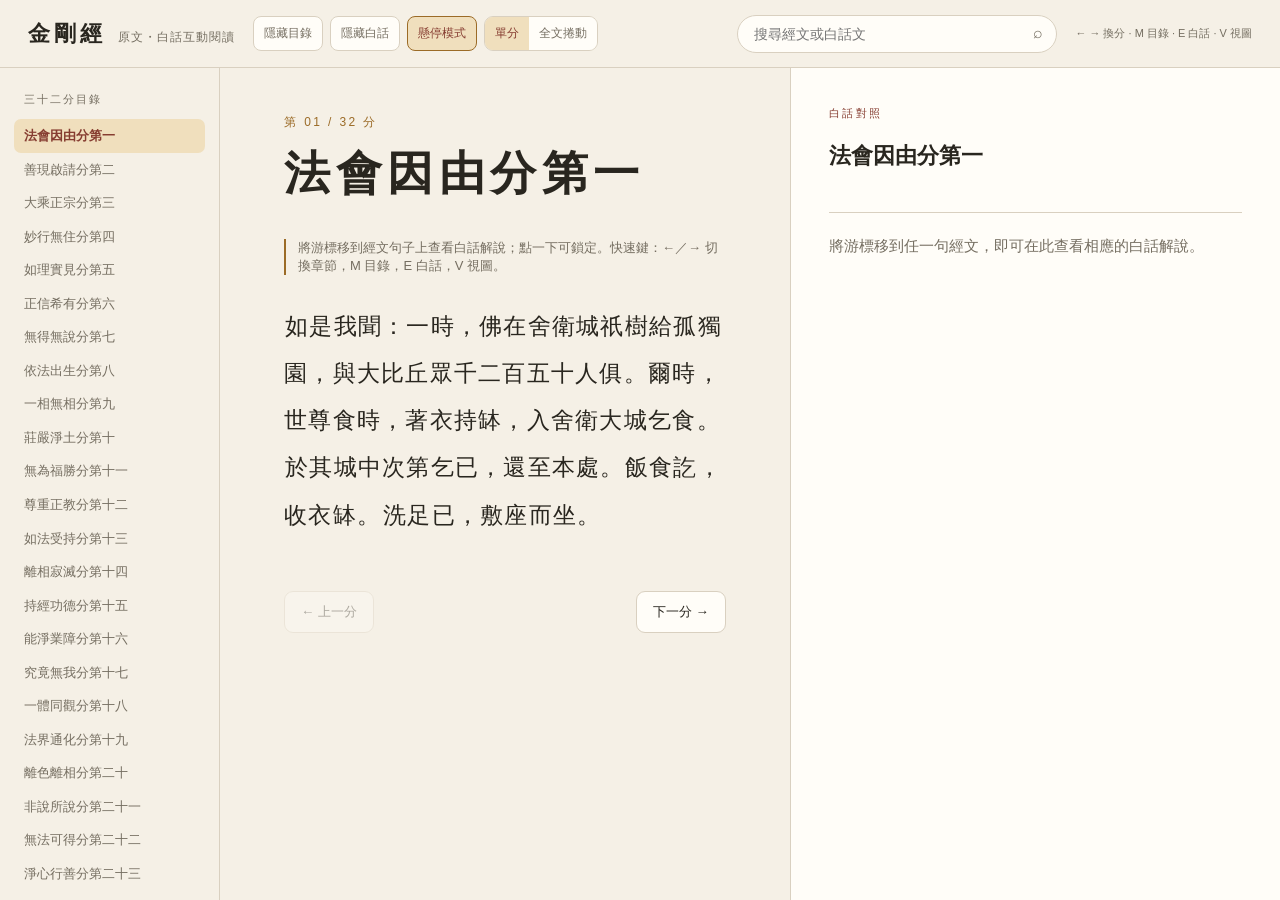
==== commit 232fcc4a: "Group original sentences sharing one translation" ====
--- a/index.html
+++ b/index.html
@@ -34,23 +34,24 @@
 <div class="hover-card" id="hoverCard" role="tooltip"></div>
 <script>
 const chapters=[{"title":"法會因由分第一","original":"如是我聞：一時，佛在舍衛城祇樹給孤獨園，與大比丘眾千二百五十人俱。爾時，世尊食時，著衣持缽，入舍衛大城乞食。於其城中次第乞已，還至本處。飯食訖，收衣缽。洗足已，敷座而坐。","translation":"阿難說：這部金剛般若波羅蜜經是阿難我聽如來佛親口所講的，佛在講這部經的時候，是在舍衛城名叫「祈樹給孤獨園」這個地方，當時佛陀與有德性的羅漢、菩薩以及其他弟子，共有一千二百五十人共同聚在一起，到了快要吃飯的時候，大夥兒就穿上了袈裟，手裏拿著盛飯的缽，由祈樹給孤獨園走到舍衛大城去乞食。在城裏不分富貴貧賤，挨家挨戶的乞食，乞食完畢就回到原來祈樹給孤獨園的地方吃飯。吃完飯，就把袈裟及缽收好，也把腳洗乾淨，再把作位鋪好，然後坐了下來。"},{"title":"善現啟請分第二","original":"時長老須菩提在大眾中，即從座起，偏袒右肩，右膝著地，合掌恭敬。而白佛言：「希有！世尊。如來善護念諸菩薩，善付囑諸菩薩。世尊！善男子、善女人，發阿耨多羅三藐三菩提心，云何應住？云何降伏其心？」佛言：「善哉！善哉！須菩提！如汝所說，如來善護念諸菩薩，善付囑諸菩薩。汝今諦聽，當為汝說。善男子、善女人，發阿耨多羅三藐三菩提心，應如是住，如是降伏其心。」「唯然！世尊！願樂欲聞。」","translation":"這個時候，有位德高年長的佛陀弟子名叫「須菩提」，他在大眾中從自己的座位站了起來。露出右肩【因為印度人平常衣服是遍覆全身，要禮佛時才袒露右肩，以示恭敬】右膝跪地【印度的禮儀有兩種，禮拜時雙膝跪地，懺悔及請法是右膝跪地，表是順理誠心】而且恭恭敬敬的向佛陀合掌行禮，然後讚嘆說：「希有的世尊，您對於已發善心而未成就佛圓滿境界的弟子，善護眷念他們的善心，又善於咐囑使他們心靈能夠圓滿。世尊！當善男子、善女人，在發起無上正等正覺菩提心的時候，要怎樣使這個菩提心常住不退？以及若是起了妄想執著心的時候，又怎樣去降服這個妄想執著心呢？」佛陀回答說：「問得好！問得好！須菩提！如同你所說的，對於已發善心而未成就佛圓滿境界的弟子，如來我善護眷念他們的善心，又善於咐囑使他們心靈能夠圓滿。所以我當然要為你們解說，你們仔細聽著，發心修行的善男子、善女人在發菩提心的時候，就是已流露出真如的本性，就應該這樣常住這個真心，就應該這樣降伏一切的妄念」須菩提聽完佛陀開示後說：「是的！世尊！願聽師父說說這個道理」"},{"title":"大乘正宗分第三","original":"佛告須菩提：「諸菩薩摩訶薩，應如是降伏其心：所有一切眾生之類─若卵生、若胎生、若濕生、若化生；若有色、若無色；若有想、若無想；若非有想非無想，我皆令入無餘涅槃而滅度之。如是滅度無量無數無邊眾生，實無眾生得滅度者。何以故？須菩提！若菩薩有我相、人相、眾生相、壽者相，即非菩薩。」","translation":"佛陀於是告訴須菩提說：「諸位大菩薩，在修行當中，應該按照下面的方法降伏妄想心，才能常住菩提心，降伏妄心的方法就是所有的眾生好比說【一】孵卵所生的雞、鴨、麻雀、鴿子。【二】母胎所生的人、羊、牛、馬。【三】水中或潮濕中所生的魚、蝦、鱉、蟹。【四】蛻化所生蠶、飛蛾、蒼蠅、蚊子﹝他們都是由幼蟲蛻變而化成﹞。【五】有色眾生；他們由五蘊﹝色蘊、受蘊、想蘊、行蘊、識蘊，蘊是障蔽的意思﹞組成的，有色眾生居住在慾界及色界。【六】無色眾生，他們由四蘊﹝受蘊、想蘊、行蘊、識蘊﹞組成的，無色眾生居住在無色界中。【七】有思想的眾生，三界﹝慾界、色界、無色界﹞中除了無想天之外，都是有思想的眾生。【八】無思想的眾生，他們是專修無想的外道修士，也就是外道的最高果位，居住在色界的無想天中。【九】非有想非無想的眾生，他們居住在三界最高的是非想非非想天，這裏的眾生沒有粗想但仍有細想，所以是非有想非無想。以上九種眾生所產生的妄心，都不是菩薩的真心，各位要慈悲救渡他們，使他們達到沒有執著清淨解脫的境界，雖然有那麼多的眾生受到渡化，自我心中絕不執著眾生是我所度化的念頭。為什麼呢？須菩提！你要知道如果菩薩還有我相﹝對於自我的意念執著﹞、人相﹝人我的對待意念﹞、眾生相﹝自以為是為眾生求永生、為眾生服務以及認為對方是因為執著或業力所受生﹞、壽者相﹝執著長壽、永生﹞，他就不是菩薩了。"},{"title":"妙行無住分第四","original":"復次：「須菩提！菩薩於法，應無所住，行於布施。所謂不住色布施，不住聲、香、味、觸、法布施。須菩提！菩薩應如是布施，不住於相。何以故？若菩薩不住相布施，其福德不可思量。須菩提！於意云何？東方虛空可思量不？」「不也，世尊！」「須菩提！南、西、北方、四維、上、下虛空，可思量不？」「不也。世尊！」「須菩提！菩薩無住相布施，福德亦復如是，不可思量。須菩提！菩薩但應如所教住！」","translation":"佛再對須菩提說：「菩薩對於成就無上正等正覺之法，在於布施時應該沒有執著的，在做出利益眾生的事情之後，也不會有絲毫的執著。所謂不著相布施，在於內德方面必須做到六根清淨，離開色、聲、香、味、觸、法等內心的塵相而行布施。並且菩薩行布施之後要做到忘記我布施給誰，我是用什麼布施，以及是我所做的布施。為什麼呢？因為著相布施，心中所著的相體；與無量無邊際的虛空來比較，實在只是一微塵，即使能因此而獲福也是有限的。若不著相布施，內心就能與虛空相呼應，像這樣不住相布施的福德就不可限量了。佛問須菩提，你的看法怎樣？譬如東方那無邊際的虛空，你可以用心去思索或實際測量出有多大嗎？」須菩提回答世尊說：「不可以」佛又問須菩提說：「再與南、西、北四方及上下毫無邊際的虛空，你是否可以用心去思索或實際測量出有多大嗎？」須菩提回答世尊說：「不可以」佛又說：「須菩提！菩薩若能不著相布施，所得的福德也就像虛空那樣的廣大難以想像，不可測量。佛告訴須菩提！菩薩應該照我所講的去修行以及去教導眾生」"},{"title":"如理實見分第五","original":"「須菩提！於意云何？可以身相見如來不？」「不也，世尊！不可以身相得見如來。何以故？如來所說身相，即非身相。」佛告須菩提：「凡所有相，皆是虛妄。若見諸相非相，即見如來。」","translation":"佛說：「須菩提你的意思怎麼樣？可以執著這個有形的色身相來見到佛的本體嗎？」須菩提回答世尊說：「那是不可以的，不可以執著色身相來見到佛的本體。為什麼呢？因為佛陀您所說的這個有形色身相，它是會隨因緣而變化，它是沒有自主性的」。佛陀聽了告訴須菩提說：「不但我有形體的身相是這樣，世間一切有形體的東西也是一樣，都會隨因緣而變化，都會毀壞，所以可以說都是虛幻的假相，所以世人如果能夠識破諸相皆是虛幻的道理，就可以了悟如來的法相了。"},{"title":"正信希有分第六","original":"須菩提白佛言：「世尊！頗有眾生，得聞如是言說章句，生實信不？」佛告須菩提：「莫作是說！如來滅後，後五百歲，有持戒修福者，於此章句，能生信心，以此為實。當知是人，不於一佛、二佛、三四五佛而種善根，已於無量千萬佛所種諸善根。聞是章句，乃至一念生淨信者；須菩提！如來悉知悉見，是諸眾生得如是無量福德。何以故？是諸眾生，無復我相、人相、眾生相、壽者相、無法相，亦無非法相。何以故？是諸眾生若心取相，即為著我、人、眾生、壽者。若取法相，即著我、人、眾生、壽者。何以故？若取非法相，即著我、人、眾生、壽者。是故不應取法，不應取非法。以是義故，如來常說：汝等比丘！知我說法，如筏喻者；法尚應捨，何況非法？」","translation":"須菩提聽完之後又向佛陀說：「世尊！您所說的不住相布施，以及所謂見諸相非相即見如來，這種無相真空的妙理，眾生聽了會生起真實的信念嗎？」如來佛聽了就告訴須菩提說：「你不必懷疑。雖然我所說的佛法非常深妙，但是仍然會有人深信不疑，不但現在有人相信，即使等到我死後兩千年，仍然有持守戒律，廣修福田的善男信女，聽到此經中的任何一章或是一句，不但非常相信，並且認為真實。要知道這種人善根深厚，不僅是在最近世諸佛，修學佛法所種的善根，甚至是從過去無量佛那裏種來的善根。所以他們聽到或看到此經中的任何一章或是一句，就能一心清淨誠信。佛告訴須菩提說：如來我以佛的慧眼佛眼，動悉這些淨信眾生內心是通達佛性的，可以得到如虛空般無量福德。這是什麼緣故呢？因為這些眾生善根純熟，已悟得真空無相的道理，已離開我相﹝對於自我的意念執著﹞、人相﹝人我的對待意念﹞、眾生相﹝自以為是為眾生求永生、為眾生服務以及認為對方是因為執著或業力所受生﹞、壽者相﹝執著長壽、永生﹞；更不會執著一切萬法《因為一切萬法只是度化眾生的心靈到達彼岸的工具而已，而本性才是佛，萬法並非佛性，當我們了悟了我們佛性時，萬法都必須放下》，以及執著法空的名相《若執著於萬法皆空，內心也是有一個萬法空相的執著存在》因為眾生心中如果對於任何的相有所執取，便是在內心深處產生了我相、人相、眾生相、壽者相的執著。所以如果心執著萬法的名相，便會在內心深處產生我相、人相、眾生相、壽者相的執著；相同的道理，如果心理執著法空的名相，在內心深處也是產生我相、人相、眾生相、壽者相的執著。所以不要執著一切萬法，也不要執著法空，才能悟入性空，就因為這個原因，所以我為你們說法的時候，常用竹筏來做比喻，世人編竹為茷，渡人過河，到了彼岸竹筏就不須要再用了。我所說的佛法，就像渡人過河的竹筏一樣，過了河就要放棄，何況是法空的執著更應放下」"},{"title":"無得無說分第七","original":"「須菩提！於意云何？如來得阿耨多羅三藐三菩提耶？如來有所說法耶？」須菩提言：「如我解佛所說義，無有定法，名阿耨多羅三藐三菩提；亦無有定法如來可說。何以故？如來所說法，皆不可取、不可說；非法、非非法。所以者何？一切賢聖，皆以無為法，而有差別。」","translation":"佛問須菩提說：「你的看法如何？如來真的有所得無上正等正覺的菩提嗎？如來為眾生說各種教法，但在如來的心中是否執著有所說法的念頭呢？」須菩提回答說：「就我所理解佛所說的義理，因每個人開悟的因緣不一樣，所以要使眾生開悟是沒有一定的法。並且如來所說一切，都是由自性本體自然流露出來的，是應眾生的機緣而說，沒有執著一定的法。為什麼呢？因為如來所說的法，是要眾生了悟佛性清靜本體，所以不可對於相或對於法有所執著，也不可執著口舌言說；不可執著法，也不可執著頑空。為什麼這樣呢？因為一切賢聖都是由這個無為法自修。只是隨各人所修領悟的程度不同，自性清淨心流露的多寡也就有所不同，所證悟程度就有所差別。」"},{"title":"依法出生分第八","original":"「須菩提！於意云何？若人滿三千大千世界七寶，以用布施。是人所得福德，寧為多不？須菩提言：「甚多。世尊！何以故？是福德，即非福性。是故如來說福德多。」「若復有人，於此經中，受持乃至四句偈等，為他人說，其福勝彼。何以故？須菩提！一切諸佛，及諸佛阿耨多羅三藐三菩提法，皆從此經出。須菩提！所謂佛法者，即非佛法。」","translation":"佛說：「須菩提！如果有人以充滿三千大千世界的金銀七寶來行布施，你認為這個人所得的福德是不是很多？」須菩提回答世尊說：「當然是很多。為什麼呢？因為這只是世間福德《福報》，世間的福報是可以用多少來衡量的，這跟我們自性中無形無相不能細數無量清靜的福德完全沒有關係。然而就以人世間著相布施所得福報而言，如來說這個人所得的福德多。」如來佛又說：「如果有人，受持這整部般若經，或者少到只是以其中的四句偈等，不但使自己了悟清靜，也宣說使別人能夠了悟清靜，那麼他所得到的福德，比前面說的用三千大千世界的七寶布施所得福德來得更為殊聖。為什麼呢？須菩提！因為一切諸佛，及成佛的無上正等正覺菩提法，皆從此般若經緣生的。須菩提！所謂佛法的目的在於引導眾生由迷失返回覺悟，不得已所取的假名，當覺悟的時候，佛法也不需要了」"},{"title":"一相無相分第九","original":"「須菩提！於意云何？須陀洹能作是念，我得須陀洹果不？」須菩提言：「不也。世尊！何以故？須陀洹名為入流，而無所入；不入色、聲、香、味、觸、法。是名須陀洹。」「須菩提！於意云何？斯陀含能作是念，我得斯陀含果不？」須菩提言：「不也。世尊！何以故？斯陀含名一往來，而實無往來，是名斯陀含。」「須菩提，於意云何？阿那含能作是念，我得阿那含果不？」須菩提言：「不也。世尊！何以故？阿那含名為不來，而實無不來，是故名阿那含。」「須菩提！於意云何？阿羅漢能作是念，我得阿羅漢道不？」須菩提言：「不也。世尊！何以故？實無有法名阿羅漢。世尊！若阿羅漢作是念，我得阿羅漢道，即為著我、人、眾生、壽者。世尊！佛說我得無諍三昧，人中最為第一，是第一離欲阿羅漢。世尊！我不作是念：『我是離欲阿羅漢。』世尊！我若作是念，我得阿羅漢道，世尊則不說須菩提是樂阿蘭那行者，以須菩提實無所行，而名須菩提，是樂阿蘭那行。」","translation":"佛說：「須菩提，你的意思怎樣？一個修行者如果還不能達到頓悟真空的境界，但能強制他的欲望，使六塵之相不能進入他的心靈，也就是修行境界上所稱聲聞初果的聖者，會有我已證得聲聞初果的想法嗎？」須菩提回答世尊說：「不可以的，為什麼呢？因為證得聲聞初果的修行人，雖然已進入聖人之流，但證得聲聞初果的修行人，內心是不執著已證得聲聞初果。而且也不執著艷麗的美色、悅耳的聲音、香濃的美味、可口的食物、舒服的觸感以及一切萬法，所以才能稱得上已證得聲聞初果的聖者。」佛陀又說：「須菩提！你的意思怎樣？已證得聲聞第二果的聖者，能起這樣的念頭，我已證聲聞第二果的想法嗎？」須菩提回答世尊說：「不可以的！為什麼呢？因為證得證聲聞第二果的修行人，內心的境界雖然已達到至為寧靜，可是他的心與外接觸時還是會產生一生一滅的現象，這種現象我們稱它為「一往來」，雖然他的心還會產生一生一滅的現象，但是他們不會因此而產生第二個生滅的念頭，也就是在前念生起的時候，後念就已經自然化解掉了，心不執著生滅的相，這才是真正的證得證聲聞第二果的修行人」。佛又問須菩提說：「你的意思怎樣？已證得聲聞第三果的修行人，能起這樣的念頭，我已證聲聞第三果的想法嗎？」須菩提回答世尊說：「不可以的！為什麼呢？因為證得第三果的修行人，能處在各種現象中，心中已達到無我的境界，更沒有塵識思惑及欲望，這才是真正證得聲聞第三果的修行人。佛又問須菩提說：「你的意思怎樣？證得阿羅漢果的聖者，會有我已得阿羅漢果的想法嗎？」須菩提回答世尊說：「不會的，不會起這樣的想法。為什麼呢？因為在阿羅漢心中一切相與法早已俱滅所以才稱為阿羅漢。假使證得阿羅漢果位的聖者，會有我有得阿羅漢果的想法，那麼他的心中已執著我相﹝對於自我的意念執著﹞、人相﹝人我的對待意念﹞、眾生相﹝自以為是為眾生求永生、為眾生服務以及認為對方是因為執著或業力所受生﹞、壽者相﹝執著長壽、永生﹞，那他就已經遠離阿羅漢的境界了。世尊！您曾經這樣讚許過我，讚許我無爭競之心已到精妙處，讚許我在諸弟子中為解空第一，達到第一修行離欲功夫的阿羅漢。世尊！我雖蒙師父您如此的稱讚，但我仍然默默的修持，從來沒有我已證得了離欲阿羅漢的念頭。世尊！如果我有得了阿羅漢的念頭，便是產生妄念，如何證得六欲皆空的阿羅漢。如果是這樣，佛陀您就不會說我是好於寂靜的修行人，就因為我心無所得，也無所失，不執著一切相，行而不執著行，一切無欲無求，所以師父您才稱讚我是好寂靜的修行人」。"},{"title":"莊嚴淨土分第十","original":"佛告須菩提：「於意云何？如來昔在然燈佛所，於法有所得不？」「不也，世尊！如來在然燈佛所，於法實無所得。」「須菩提！於意云何？菩薩莊嚴佛土不？」「不也。世尊！何以故？莊嚴佛土者，即非莊嚴，是名莊嚴。」「是故，須菩提！諸菩薩摩訶薩，應如是生清淨心，不應住色生心，不應住聲、香、味、觸、法生心，應無所住，而生其心。須菩提！譬如有人，身如須彌山王，於意云何？是身為大不？」須菩提言：「甚大。世尊！何以故？佛說非身，是名大身。」","translation":"佛說：「須菩提！你認為以前如來我在與然燈佛會晤時，從他那兒有沒有得到什麼成佛之法？」須菩提回答世尊說：「您當初在與然燈佛會晤時，實在沒有從他那裏得到什麼成佛之法，因為佛性是要自悟才能自度」。佛又問須菩提說：「你認為菩薩執著有形有相的佛土莊嚴嗎？」須菩提回答世尊說：「不是這樣的，為什麼呢？因為你所說莊嚴佛土的意思，是回到清靜佛性本體，不是執著在形相上的莊嚴，」佛又說：「就因為如此，須菩提！所以成就的大菩薩們應該像這樣一心不亂，生清淨心，不可執著在色、聲、香、味、觸、法之上產生意念。否則便受六塵所蒙蔽、束縛，妄念旋起，心怎麼能清淨呢？所以我們應該生發出無所執著的心。須菩提！譬如有人，他的身體像須彌山王那麼大，你認為他的身體形狀是不是很大？」須菩提回答世尊說：「非常大。但是這個人身體形狀雖然很大，但不能稱為大身。為什麼呢？因為他的身形再大，也是有生滅；而師父您說的是非形相真身﹝自性﹞，此真身包太虛、周法界、無住無相，哪裡是有形的須彌山所能比擬的呢？這才是真正能稱為大身。」"},{"title":"無為福勝分第十一","original":"「須菩提！如恆河中所所沙數，如是沙等恆河，於意云何？是諸恆河沙，寧為多不？」須菩提言：「甚多。世尊！但諸恆河，尚多無數，何況其沙？」「須菩提！我今實言告汝，若有善男子、善女人，以七寶滿爾所恆河沙數三千大千世界，以用布施，得福多不？」須菩提言：「甚多。世尊！」佛告須菩提：「若善男子、善女人，於此經中，乃至受持四句偈等，為他人說，而此福德，勝前福德。」","translation":"佛說：「須菩提！如用恒河中所有的沙數來作比喻，以一粒沙比喻為一條恒河，那麼所有恒河內的所有沙，你認為多或是不多呢？」須菩提回答世尊說：「非常多。以每粒沙各代表一條恒河，河尚且就有無數多，何況是所有河中沙的數量！」佛又說：「須菩提，我實在告訴你，如果有想修習佛道的男女，以一粒沙當作一個世界，用充滿如恒河沙數量那麼多的三千大千世界的七寶來布施，那他所得的福德是不是很多？」須菩提回答世尊說：「當然很多」佛又告訴須菩提說：「如果有想修習佛道的男女，為他人演說此經，甚至只是四句偈等，這個法施所得的福德比前面用無數七寶布施所得的福德來得殊聖。」"},{"title":"尊重正教分第十二","original":"復次：「須菩提！隨說是經，乃至四句偈等，當知此處，一切世間天、人、阿修羅，皆應供養，如佛塔廟。何況有人，盡能受持、讀誦。須菩提！當知是人，成就最上第一希有之法；若是經典所在之處，即為有佛，若尊重弟子。」","translation":"佛再進一步的說：「須菩提！如果有人在任何地方，講解這整部經點，甚至只有講解其中的四句偈等，使那些聽講經的人妄念消除，了悟佛性。應當知道此一講經的地方，一切天道的菩薩神明、人道的眾生、阿修羅道的惡魔，都應該恭敬供養，作禮散花，好像供養佛的塔廟一樣。更何況是有人能夠受持讀誦這本般若經典以求領悟。須菩提！你可知這種人能成就世上第一希有的無上菩提法。因為這部經典是佛陀講述，讓世人了悟本身自性的一部經典，所以這部經典所在的地方，就好像有佛在那裏，並且我們要對修持讀誦這部金剛經的人，也像尊重佛的弟子一樣尊重」。"},{"title":"如法受持分第十三","original":"爾時，須菩提白佛言：「世尊！當何名此經？我等云何奉持？」佛告須菩提：「是經名為金剛般若波羅蜜，以是名字，汝當奉持。所以者何？須菩提！佛說般若波羅蜜，即非般若波羅蜜，是名般若波羅蜜。須菩提！於意云何？如來有所說法不？須菩提白佛言：「世尊！如來無所說。」「須菩提！於意云何？三千大千世界所有微塵，是為多不？」須菩提言：「甚多。世尊！」「須菩提！諸微塵，如來說非微塵，是名微塵。如來說世界非世界，是名世界。須菩提，於意云何？可以三十二相見如來不？」「不也。世尊！不可以三十二相得見如來。何以故？如來說三十二相，即是非相，是名三十二相。」「須菩提！若有善男子、善女人，以恆河沙等身命布施，若復有人，於此經中，乃至受持四句偈等，為他人說，其福甚多！」","translation":"那個時候，須菩提向佛陀請教：「世尊！此部經應該取什麼名字？以及我們應該怎樣受持奉行此經典？」佛就告訴須菩提說：「這部經就取名為金剛般若波羅蜜，也就是要以至高無上的妙智慧到達彼岸，這個名字有無上的意義存在，所以你們應當恭敬護持。為什麼取這個名字呢？須菩提！我所說的般若波羅蜜，是妙覺本性，此妙覺本性空如太虛。本體既然是虛無，那裡還會有什麼名字。不過恐怕人生斷見，以及為便於眾弟子奉持不得已勉強取這個『金剛般若波羅蜜』的名稱，。佛問須菩提！你認為我有所說法嗎？」須菩提回答世尊說：「覺悟的本性已經是脫離言說、文字、形相的執著，所以世尊在您心中並沒有“自己有所說法”的念頭。」佛又說：「須菩提！你認為三千大千世界裡所有的微塵是不是很多？」須菩提回答世尊說：「非常多」佛又說：「須菩提！微塵雖然是很多，但是都沒有自主性，都是因為因緣而有，也會因為因緣而散失，一切只是幻化而已，所以說是非微塵，只不過假藉一個名稱，稱它是微塵。同樣的道理，我說世界雖然廣大，也是沒有自主性，會因為因緣而毀壞，所以它也是虛空不實的，為了方便言說，不得已假藉一個名稱，稱它是世界。」佛又問須菩提說：「你認為可以用佛的莊嚴三十二外表相得見如來本體嗎？」須菩提回答說：「不可以，世尊！不可以用佛的三十二莊嚴外表相見到如來本體。為什麼呢？因為您所說的三十二相，是屬於因緣假合所現的短暫現象，他根本沒有實在可自主的相存在，所以他也是假藉的名稱，稱它為三十二相。」佛又再提醒說：「須菩提！若有善男子或善女人，以恒河沙那麼多相等數量的生命來布施眾生，以犧牲生命來布施以求福德。再說假如有另一種人，受持講說此整部經典，甚而少到只以此經中四句偈等深體領悟為別人演說，讓眾生能夠了悟自身佛性，他持經布施所得的福，比前面說的捨身布施所得的福更多。」"},{"title":"離相寂滅分第十四","original":"爾時，須菩提聞說是經，深解義趣，涕淚悲泣，而白佛言：「希有！世尊。佛說如是甚深經典，我從昔來所得慧眼，未曾得聞如是之經。世尊！若復有人得聞是經，信心清淨，即生實相。當知是人成就第一希有功德。世尊！是實相者，則是非相，是故如來說名實相。世尊！我今得聞如是經典，信解受持不足為難，若當來世後五百歲，其有眾生，得聞是經，信解受持，是人則為第一希有。何以故？此人無我相、人相、眾生相、壽者相，所以者何？我相，即是非相；人相、眾生相、壽者相，即是非相。何以故？離一切諸相，則名諸佛。」佛告須菩提：「如是，如是！若復有人，得聞是經，不驚、不怖、不畏，當知是人，甚為希有。何以故？須菩提！如來說第一波羅蜜即非第一波羅蜜，是名第一波羅蜜。須菩提！忍辱波羅蜜，如來說非忍辱波羅蜜，是名忍辱波羅蜜。何以故？須菩提！如我昔為歌利王割截身體，我於爾時，無我相、無人相、無眾生相，無壽者相。何以故？我於往昔節節支解時，若有我相、人相、眾生相、壽者相，應生瞋恨。須菩提！又念過去於五百世，作忍辱仙人，於爾所世，無我相、無人相、無眾生相、無壽者相。是故，須菩提！菩薩應離一切相，發阿耨多羅三藐三菩提心，不應住色生心，不應住聲、香、味、觸、法生心，應生無所住心。若心有住，即為非住。是故佛說菩薩心，不應住色布施。須菩提！菩薩為利益一切眾生故，應如是布施。如來說一切諸相，即是非相；又說一切眾生，即非眾生。須菩提！如來是真語者、實語者、如語者、不誑語者、不異語者。須菩提！如來所得此法，此法無實無虛。須菩提！若菩薩心住於法，而行布施，如人入闇，則無所見。若菩薩心不住法，而行布施，如人有目日光明照，見種種色。須菩提！當來之世，若有善男子、善女人，能於此經受持、讀誦，則為如來，以佛智慧，悉知是人，悉見是人，皆得成就無量無邊功德。」","translation":"那時，須菩提聽如來佛說到這裡，心中已經深悟佛理，感動的流下淚來。不禁向如來佛讚嘆了一聲：「希有的世尊！您所說這個深奧的經典，即使在從前，我雖具有慧眼，也能一聞千悟，卻是未曾聽得如此深奧的經。我既聞此經，自性清淨中，已悟本有全真的實相。如果有人，聞得此經，發出篤信之心、純正清淨之心，毫無塵念，而達到心即是佛的實在本相，可知道這種人，是成就第一希有功德的人。但是，世尊！究竟這般若實相，不是一般所說有形的東西，這般若實相，空如太虛、沒有行跡，但為引導眾生離開執著而找回本心，不得不假藉一個名稱，稱之為實相，修持證悟的人仍然不可執著。世尊，此經我聽到這裡，已能了解其中的妙理，信奉修持，應該不是難事。倘若佛陀您圓寂兩千年之後，離開師父您住世說法時期已久遠的茫茫苦海眾生，聽到此經而能信解受持的人，實在是太難得了。為什麼呢？因為這個人頓悟真空，必無我相、人相、眾生相、壽者相，就因為他已經了悟我相、人相、眾生相、壽者相是非實有的相，而是由內心執著而來，所以能夠離一切相，他的心達到覺悟空寂的境地，這個內心的境地與諸佛並駕齊驅，可以稱為佛的境地。」佛告訴須菩提說：「你說對了！你說對了！當知後世如果有人，聽到般若之妙法而內心不產生驚駭〈即不會認為言之過也〉、畏懼〈恐道之高也〉、退縮〈怯行之難也〉，而內心達到虛空平靜，這種人實在是很少有的。為什麼呢？須菩提！我現在所說第一捷徑到達彼岸的方法，也就是以妙智慧破除煩惱而得解脫的方法，我把它稱為第一波羅蜜，但你們仍然不可執著第一波羅蜜這個法、這個名相，因為一切法、一切名相，只是為了引導眾生修持，而自性的本體是虛寂靈明的。須菩提！再說到忍辱波羅蜜，凡辱境之來，恬然處之，其心如同太虛，內不見其忍，外不見其辱就是忍辱波羅蜜，只是為便於示導眾生，不得已給予一個名稱，稱它為忍辱波羅蜜。為什麼呢？須菩提！就好比我的前生，被歌利王支解身體的時候，那時我心如虛空，無我相、人相、眾生相、壽者相，否則當時我在被支解時，如果著此四相，必定生忿恨心。須菩提，我又想起過去五百世前，做忍辱仙人修忍辱之行時，就已經沒有我人眾生壽者四相。所以說，須菩提！菩薩之修行，首當空其心，離一切相，方能發無上正等正覺的菩提心。此心中不執著於色，不執著於聲、香、味、觸、法，要做到心無所住，此心才能圓通無礙。若於六塵中，一有執著，心便不能解脫，即非菩薩的住處。所以我說，菩薩心本來是虛而明，若執著於六塵就不能覺悟，我所謂的不應住色布施，原因就在於此。須菩提！菩薩不住色布施，發心廣大，不是為己，自然有利於一切眾生，應該要如此無相布施。而我所說的一切諸相，其真實的本體皆是空的，原是非相。而一切眾生，如果能夠見本性，妄心自離而入佛境，那麼一切眾生也就不是眾生了。須菩提！我一向是講真話的、講實話的、而且是永恆不變的真理，我從來不說欺騙的話，也不說怪異的話。須菩提！如來對於法是不執著有也不執著空。須菩提！如果菩薩心執著於法而行布施，對於真理的體悟，就好像人進入黑暗的房子裏面，什麼東西都看不見。如果菩薩心不執著於法而行布施，就好像人張開眼睛，看見日光四照，以及種種顏色。須菩提！當我去世後，如果有善男子或善女人，對於此經能夠受持讀誦身體力行，就能到達菩提的覺位，成就自性如來，我當然知道此人，也必定以無上智慧照鑒他。而此人成就見性的功德，是無量無邊的。」"},{"title":"持經功德分第十五","original":"「須菩提！若有善男子、善女人，初日分以恆河沙等身布施；中日分復以恆河沙等身布施；後日分亦以恆河沙等身布施，如是無量百千萬億劫，以身布施。若復有人，聞此經典，信心不逆，其福勝彼。何況書寫、受持、讀誦、為人解說。須菩提！以要言之，是經有不可思議，不可稱量，無邊功德，如來為發大乘者說，為發最上乘者說，若有人能受持、讀誦、廣為人說，如來悉知是人、悉見是人，皆得成就不可量、不可稱、無有邊、不可思議功德，如是人等，即為荷擔如來阿耨多羅三藐三菩提。何以故？須菩提！若樂小法者，著我見、人見、眾生見、壽者見，則於此經不能聽受、讀誦、為人解說。須菩提！在在處處，若有此經，一切世間，天、人、阿修羅所應供養，當知此處，則為是塔，皆應恭敬，作禮圍遶，以諸華香而散其處。」","translation":"佛說：「須菩提！若有善男子或善女人，於一天當中，早晨以相當於恒河沙那麼多數量的身體和生命布施，中午又以相當於恒河沙那麼多數量的身體和生命布施，晚上也以相當於恒河沙那麼多數量的身體和生命布施。照這樣子經百千萬億劫之久，每日都如此布施。但是如果有人聽聞此經，而能篤信且奉行不違逆，那麼他所得的福是從自性源源不斷的流露，勝過前面說的以身體和生命布施的人更來得無邊無際。更何況是手寫口誦、身體力行、為人解說此經的意義，不但自己明自己的自性，還使得人人見自本性。須菩提！簡而言之，因為內心奉行此經所得的功德是不可以用心思口議，不可以用多少來稱量，實在是無邊際的。佛為啟發大乘人，說此真空之妙；為啟發最上乘的人，說此般若之法。如有大慧根的人，內心信受奉持此大乘之法，廣為人闡發經義妙旨，如來我知曉這人，也能照見這人成就不可稱量、沒有邊際，不可思議的功德。這人既能成就如此功德，就足以能夠身擔任宣揚如來無上正等正覺的人。為什麼呢？因為如果是喜好執著於小乘法的人，因還有執著於我、人、眾生、壽者等私見，對此上乘之法，不能理解以及聽受讀誦，更不知如何為人解說此經。須菩提！無論在任何地方，如果有此部經典所在的地方，一切人、天、鬼神都應當齊來護衛供養。當知此經所在之處，就等於是佛塔所在的地方。都應該恭敬，作禮圍繞，並散布寶花妙香於此經所在之處。」"},{"title":"能淨業障分第十六","original":"復次：「須菩提！善男子、善女人，受持、讀誦此經，若為人輕賤，是人先世罪業，應墮惡道。以今世人輕賤故，先世罪業，則為消滅，當得阿耨多羅三藐三菩提。須菩提！我念過去無量阿僧祇劫，於然燈佛前，得值八百四千萬億那由他諸佛，悉皆供養承事，無空過者。若復有人，於後末世，能受持、讀誦此經，所得功德，於我所供養諸佛功德，百分不及一，千萬億分，乃至算數譬喻所不能及。須菩提！若善男子、善女人，於後末世，有受持、讀誦此經，所得功德，我若具說者，或有人聞，心則狂亂，狐疑不信。須菩提！當知是經義不可思議，果報亦不可思議。」","translation":"佛再進一步說明：「須菩提！如果有善男子或善女人，受持讀誦此經，不但不能得到世人恭敬，卻被世人所輕賤，原因是他累世所造的種種罪業，將來之世本來應該還要再墮入惡道中，受盡苦難。因他今世被人輕賤的緣故，前世所造的種種罪業就可以相互抵消。並且因為因除果現，罪滅福生，他所修持的般若妙智依然可以成就無上正等正覺。須菩提！我想到在歷經無量數劫之前。也就是在未遇然燈佛前，曾供養無量數佛，且沒有遺漏供養任何一尊佛。如果果後世之人能夠信受奉持以及讀誦此經，自然能見自本性，永離輪迴，他持經所得的功德，比我以前供佛的功德，遠勝百千萬億倍，以至於用算數或譬喻都無法表達。須菩提！若善男子或善女人於後末世，受持讀誦此經，必得無量的功德。此功德我如果要詳細說，恐怕慧根淺的人聽聞到，內心產生狂亂質疑不相信。如來佛又對須菩提說！當知這部經的經義與果報相當深遠，已經跳脫了一般世俗的思索。」"},{"title":"究竟無我分第十七","original":"爾時，須菩提白佛言：「世尊，善男子、善女人，發阿耨多羅三藐三菩提心，云何應住？云何降伏其心？」佛告須菩提：「善男子、善女人，發阿耨多羅三藐三菩提心者，當生如是心：我應滅度一切眾生；滅度一切眾生已，而無有一眾生實滅度者，何以故？須菩提若菩薩有我相、人相、眾生相、壽者相，則非菩薩。所以者何？須菩提！實無有法，發阿耨多羅三藐三菩提心者。須菩提！於意云何？如來於然燈佛所，有法得阿耨多羅三藐三菩提不？」「不也。世尊！如我解佛所說義，佛於然燈佛所，無有法得阿耨多羅三藐三菩提。」佛言：「如是！如是！須菩提！實無有法，如來得阿耨多羅三藐三菩提。須菩提！若有法如來得阿耨多羅三藐三菩提者，然燈佛即不與我授記：『汝於來世當得作佛，號釋迦牟尼。』以實無有法，得阿耨多羅三藐三菩提，是故然燈佛與我授記，作是言：『汝於來世，當得作佛，號釋迦牟尼。』何以故？如來者，即諸法如義。若有人言：如來得阿耨多羅三藐三菩提，須菩提！實無有法，佛得阿耨多羅三藐三菩提。須菩提！如來所得阿耨多羅三藐三菩提，於是中無實無虛。是故如來說一切法，皆是佛法。須菩提！所言一切法者，即非一切法，是故名一切法。須菩提！譬如人身長大。」須菩提言：「世尊！如來說人身長大，則為非大身，是名大身。」「須菩提！菩薩亦如是。若作是言：『我當滅度無量眾生。』則不名菩薩。何以故？須菩提！實無有法，名為菩薩。是故佛說：『一切法，無我、無人、無眾生、無壽者。』須菩提！若菩薩作是言：『我當莊嚴佛土。』是不名菩薩。何以故？如來說莊嚴佛土者，即非莊嚴，是名莊嚴。須菩提！若菩薩通達無我法者，如來說名真是菩薩。」","translation":"那時，須菩提當著機會又問佛說：「已經發菩提心的男女，應該如何安住這菩提心？以及如何降伏妄念呢？」佛聽了之後告訴須菩提說：「善男子、善女人要成就無上正等正覺，就應該自然散發這樣的心念，滅除度脫一切眾生的執著，使他們回歸到清靜的佛性，當滅除度脫一切眾生的執著後，我們的內心不能有任何一點眾生是我滅渡的念頭，為什麼呢？須菩提！一切眾生菩提心本來人人具足，只因眾生為塵俗所蒙蔽，所謂滅度，也必須是眾生自悟才能自渡，說到究竟，實無一眾生是我所滅度，外不見所渡的眾生，內不見能渡眾生的我。因為學道的菩薩，若執著我有滅度眾生之心，則尚存有人、我、眾生、壽者四相的執著，就不能稱為菩薩了，這是什麼原因呢？須菩提！原因是自性本是空寂，成就無上正等正覺的修行者，實在是不會執著有什麼可以發菩提心之法。」佛又問須菩提說：「你的意思怎樣？你認為我曾在然燈佛那裏得到能成就無上正等正覺的菩提法嗎？」須菩提回答世尊說：「沒有，根據我所了解世尊您所說的義理，世尊您在然燈佛那裏也是自性自悟，並不是有什麼法而使您證悟無上正等正覺。」佛陀聽了之後說：「是的！是的！須菩提！如來成就無上正等正覺，是在於心悟，實在沒有執著外在的法。須菩提！如果必須有法才能證得無上正等正覺，代表內心還有對法的執著，然燈佛就不會給我授記，因為內心沒有對法的執著，內心已達到究竟清淨，所以然燈佛才給我授記並且說我來世必當成佛，名號為釋迦牟尼。為什麼這樣子呢？因為如來這兩個字的含義是如其本來的究竟清淨，因此修行人的內心如果能達到如其本來的究竟清淨才能成佛。假如有人說：『佛陀是得到無上正等正覺之法才成佛的』那就錯了，須菩提！如來對於法是無所執著，一切佛法皆是方便而說、因緣而說，無上正等正覺也是假名而已。須菩提！如來所證悟無上正等正覺的佛心本性，是不著有也不著無的，所以我說一切的法，只要能自悟真如，都可稱之為佛法。但是，須菩提！我所說的一切法，這只是個假名而已，是說給未開悟的人聽，一旦開悟達到究竟清淨，就不需要一切法了。須菩提！譬如有個人的身體高而且大，真的是大身嗎？」須菩提回答世尊說：「您所說的大身，是有生有滅的，仍是有限量的，如何能稱之為大身？不過假藉一個名，稱之為大身而已。」佛又說：「須菩提！菩薩也是如此，真如清淨才能稱為菩薩。而度生本是菩薩份內的事，如果他執著一念，認為我是菩薩，應該滅度一切眾生，便有我相的執著，就不能稱之為菩薩。這是什麼緣故呢？佛又說：須菩提！只有如此清靜的人才能稱為菩薩，沒有對於法的執著，才能稱為菩薩。所以佛說自性中不執著人、我、眾生、壽者四相，真性中空空洞洞，不但無眾生、也無所謂菩薩、可知更無所謂滅渡。須菩提！如果菩薩說：我應當整飾莊嚴佛的剎土，也是著於形相，不可稱之為菩薩。因為這個緣故，佛說莊嚴佛土，非是外貌的莊嚴，只是假借一個名稱，稱之為莊嚴而已。須菩提！若能徹悟人空法空，沒有我的執著，既然沒有我的執著，何來渡眾生與外在莊嚴佛土之心的執著，這樣才能稱得上真正的菩薩。"},{"title":"一體同觀分第十八","original":"「須菩提！於意云何？如來有肉眼不？」「如是，世尊！如來有肉眼。」「須菩提！於意云何？如來有天眼不？」「如是，世尊！如來有天眼。」「須菩提！於意云何？如來有慧眼不？」「如是，世尊！如來有慧眼。」「須菩提！於意云何？如來有法眼不？」「如是，世尊！如來有法眼。」「須菩提！於意云何？如來有佛眼不？」「如是，世尊！如來有佛眼。」「須菩提！於意云何？如恆河中所有沙，佛說是沙不？」「如是，世尊！如來說是沙。」「須菩提！於意云何？如一恆河中所有沙，有如是沙等恆河，是諸恆河所有沙數，佛世界如是，寧為多不？」「甚多。世尊！」佛告須菩提：「爾所國土中，所有眾生若干種心，如來悉知。何以故？如來說諸心，皆為非心，是名為心。所以者何？須菩提！過去心不可得，現在心不可得，未來心不可得。」","translation":"佛說：「須菩提！你認為我有一般人所具有的肉眼嗎？」須若提回答說：「是的，世尊！您具有世俗的肉眼。」佛說：「須菩提！你認為我具有天人所具有，能看到人類肉眼所不能看見東西的天眼嗎？」須菩提回答說：「是的，世尊！您具有天眼。」佛說：「須菩提！你認為我具有自性反觀內照常明，使自己所見一切皆不迷惑的慧眼嗎？」須菩提回答說：「是的，世尊！您具有慧眼。」佛說：「須菩提！你認為我具有洞澈一切萬法以及萬事萬物皆是眾緣合和而成，了解到一切都沒有自主性，只是暫時的假相，所以對一切事物以及萬法不執著的法眼嗎？」須菩提回答說：「是的，世尊！您具有法眼。」佛說：「須菩提！你認為我具有能看到究竟、實在、真正永恆不變真理的佛眼嗎？」須菩提回答說：「是的，世尊！您具有佛眼。」佛又說：「須菩提！你認為在恒河中所有的沙，如來我說那是沙嗎？」須菩提回答世尊說：「是的，您說它是沙。」佛說：「那麼，須菩提！如恒河中所有的沙，如果以其中一粒沙比作一恒河，再以所有恒河中的所有沙，以一粒沙比作一佛世界，你認為這樣的佛世界是不是很多？」須菩提回答世尊說：「非常多」佛告訴須菩提說：「不必遠說到那麼多的佛世界，就拿你所在的國土中，所有眾生的心思，隨情而遷，逐境而生，種種心思顛倒妄想，我卻能以清淨的五眼完全知道。為什麼呢？因為所有這些心思，皆是眾生的妄心，並非本性常住的真心，只是假藉一個名，稱之為心罷了。這又為什麼呢？須菩提！因為人的心思會隨著時空以及環境而變化，而常住的真心事寂然不動的，所以對於過去不會起滯留的心，對於現在不會起執著的心，對於未來也不會起預期的心。"},{"title":"法界通化分第十九","original":"「須菩提！於意云何？若有人滿三千大千世界七寶，以用布施，是人以是因緣，得福多不？」「如是，世尊！此人以是因緣，得福甚多。」「須菩提！若福德有實，如來不說得福德多，以福德無故，如來說得福德多。」","translation":"佛陀繼續說：「須菩提！你的意思怎樣，如果有人用充滿三千大千世界的七寶來行布施，你認為這個人所得的福德是不是很多？」須菩提回答世尊說：「是的，這人用這種因緣布施所得的福德非常多。」佛又說：「須菩提！如果執著福德是實有的，以這種執著福德相所行的布施，他所得的福報，也會因他所施行的因緣有限而會有盡頭的時候，因此如來我說他所得的福德不多，如果他布施的時候，心能夠像虛空般廣大沒有執著，他所得的福德也就能與虛空般廣大相呼應，那麼如來我才說是真福得多。」"},{"title":"離色離相分第二十","original":"「須菩提！於意云何？佛可以具足色身見不？」「不也，世尊！如來不應以具足色身見。何以故？如來說具足色身，即非具足色身，是名具足色身。」「須菩提！於意云何？如來可以具足諸相見不？」「不也，世尊！如來不應以具足諸相見。何以故？如來說諸相具足，即非諸相具足，是名諸相具足。」","translation":"佛又問須菩提說：「你的意思怎樣？佛可以用具足的色身來見到嗎？」須菩提回答世尊說：「如來是不可以用具足的色身來見到的，這是什麼原因呢？因為師父您所說的真正的具足身相指的應該是佛性本體，佛性本體雖然是無形無相，但能成就一切有形的莊嚴色身相。而有形體、可以看得見的具足莊嚴色身相，是會隨因緣而變化的，並不是一個實有的相，此有形體具足莊嚴色身相只是一種假借的名稱而已，不可執著」佛又問須菩提說：「你的意思怎樣？如來可以用具足的諸相來見到嗎？須菩提回答世尊說：「不可以。如來不可以用具足的諸相來見到，為什麼呢？因為一切諸相也是好像我們的色身相一樣會隨因緣而變化，不是一個永恆實有的相。"},{"title":"非說所說分第二十一","original":"「須菩提！汝勿謂如來作是念：我當有所說法。莫作是念！何以故？若人言如來有所說法，即為謗佛，不能解我所說故。須菩提！說法者，無法可說，是名說法。」爾時，慧命須菩提白佛言：「世尊！頗有眾生，於未來世，聞說是法，生信心不？」佛言：「須菩提！彼非眾生，非不眾生。何以故？須菩提！眾生，眾生者，如來說非眾生，是名眾生。」","translation":"佛告訴須菩提說：「你不要以為如來有『我應當或我曾經為眾生說佛法』這樣的念頭，我只是隨順機緣以及悟性來指點大眾，未嘗有過說法的念頭，為什麼呢？如果如來執著有所說法，就表示如來仍拘泥於文字、言說以及法，有所執著當然就不是佛。所以如果有人說『佛陀為眾生說了許多佛法』，那個人就是在毀謗我，不了解我說的真正義理，才會這麼說。須菩提！自性本體是無形無相的、是妙用無窮的，豈能夠用言語表達盡淨，但為了消除眾生的執著迷惑，不得已而說，這樣不執著的心才是真正的說法，所以『說法』這兩個字，只是勉強取的名稱而已。」那時，須菩提向如來佛稟白說：「世尊！恐怕未來世很多眾生，聽到這個對於法不執著的妙理，不知能否生信心。」佛回答須菩提說：「眾生本來各具有佛性，所以說他們不是眾生，但他們尚未解脫妄心，所以他們還是眾生。為什麼呢？須菩提！眾生之所以為眾生是因為尚未了悟，如果能了悟，當下就是佛，而不在是眾生了，所以眾生這只不過是一個假借的名稱而已。」"},{"title":"無法可得分第二十二","original":"須菩提白佛言：「世尊！佛得阿耨多羅三藐三菩提，為無所得耶？」佛言：「如是！如是！須菩提！我於阿耨多羅三藐三菩提，乃至無有少法可得，是名阿耨多羅三藐三菩提。」","translation":"須菩提向如來佛稟問說：「世尊！您對於正等正覺菩提心，以及正等正覺的菩提心法，內心真的是一點得到的念頭都沒有嗎？」佛回答須菩提說：「正是如此！須菩提！因為菩提自性是人人原本就具足，並且圓滿周遍，所以我對於正等正覺菩提心，以及正等正覺菩提心法，絲毫都沒有所得的念頭，這才是真正證悟無上正等正覺的人」。"},{"title":"淨心行善分第二十三","original":"復次：「須菩提！是法平等，無有高下，是名阿耨多羅三藐三菩提。以無我、無人、無眾生、無壽者，修一切善法，則得阿耨多羅三藐三菩提。須菩提！所言善法者，如來說即非善法，是名善法。」","translation":"佛再進一步的向須菩提說明：「我所說的無上正等正覺之法的本體，所指的就是我們得佛性，此佛性在聖不增，在凡不減，並且人人具足，世世相同，所以說是平等。並且佛與眾生沒有高下的不同，所以才稱之為無上正等正覺。用沒有我、人、眾生、壽者等執著之心修一切善法，就可以證悟無上正等正覺。須菩提！如來我所說善法的本體，所指的就是我們的自然妙性，這個自然妙性，原本就沒有善惡對待的執著，只是為了開悟眾生了悟本自具有的佛性的一切法，不得已假借一個名稱，稱他為善法。」"},{"title":"福智無比分第二十四","original":"「須菩提！若三千大千世界中，所有諸須彌山王，如是等七寶聚，有人持用布施。若人以此般若波羅蜜經，乃至四句偈等，受持、讀誦，為他人說，於前福德，百分不及一，百千萬億分，乃至算數譬喻所不能及。」","translation":"佛說：「須菩提！如果有人用七寶堆積起來多得如三千大千世界所有須彌山那麼多來行布施；另外如果有人信受奉行這個般若波羅蜜經，不管是全部，或者是其中一部分，或者少到只以其中的四句偈來為人講說，使自己或他人都能了悟，回歸個人清淨的本體，那麼前者以七寶布施所得的福德比不上後者所得福德的百千萬億分之一，甚至是不能用算數的譬喻所能算的。」因為住相布施所得的福報，就好像是射箭，力道盡了的時後終將墬落。反之能夠深入了悟般若本性，就能夠得到無邊無盡的解脫自在，這個福勝過住相布施所得的福報。"},{"title":"化無所化分第二十五","original":"「須菩提！於意云何？汝等勿謂如來作是念：『我當度眾生。』須菩提！莫作是念！何以故？實無有眾生如來度者。若有眾生如來度者，如來即有我、人、眾生、壽者。須菩提！如來說有我者，則非有我，而凡夫之人，以為有我。須菩提！凡夫者，如來說則非凡夫，是名凡夫。」","translation":"佛問須菩提說：「你的意思怎樣？你們不要認為如來在度化眾生的時候，有『我當下是在度化眾生』這樣的念頭。須菩提！不要有這樣得念頭，為什麼呢？因為眾生的般若妙智慧，與佛並沒有兩樣。眾生能夠由迷轉悟，是眾生的自性自己所渡化，不是靠佛來渡化。如來在渡眾生的時候，如果起了眾生能夠了悟是如來我所度化的念頭，那麼如來我就會因為執著而起了能渡化眾生的我相、被我渡化的人相、所渡化的眾生相、能夠成就的壽者相，那就不是一個已經領悟到自性本體的如來了。須菩提！如來口中所說到這個我字，只是不得已所下的一個代名詞而已，內心實際上沒有這個“我”的執著存在，而在凡夫的境界，則執著我相的存在，以為是我度化他們。須菩提！事實上佛與凡夫本性是相同的，迷則為凡夫，悟則成佛，不過在他們未了悟之時，暫且勉強稱之為凡夫而已。」"},{"title":"法身非相分第二十六","original":"「須菩提！於意云何？可以三十二相觀如來不？」須菩提言：「如是！如是！以三十二相觀如來。」佛言：「須菩提！若以三十二相觀如來者，轉輪聖王即是如來。」須菩提白佛言：「世尊！如我解佛所說義，不應以三十二相觀如來。」爾時，世尊而說偈言：「若以色見我，以音聲求我，是人行邪道，不能見如來。」","translation":"佛問須菩提說：「你的意思怎樣？你認為可以用外在的三十二莊嚴身相，去判斷他是不是佛嗎？」須菩提回答說：「應該可以！應該可以！可以用外在的三十二莊嚴身相，去判斷他是不是佛。」佛因此知道須菩提尚未明白其中的深義，於是說：「須菩提！轉輪聖王，因為福業厚重，所以也具有三十二莊嚴身相，如果可以用外在的三十二莊嚴身相，去判斷是不是佛，那麼你看到轉輪聖王，豈不是也會認為他是佛？」須菩提聽了之後立即明白佛所說的道理，並且回答說：「世尊！我已了解您所說的道理，不應該用外在的三十二莊嚴身相，來判斷他是不是佛。」這個時候，如來看時機已成熟，於是告誡他們離相的偈語：「你們如果執著於外表的形色，或者是執著一切音聲，想要用此二者來證悟我們的真如本性，代表這個人心已外放，向外求法，殊不知佛是須要向心中求，而不是心外求，所以如果有執著向外追求的行為，那便是正路不走，偏走邪路，執著於外在的塵、相、境界，因為有所執著，所以就不能了悟自性如來的本體。"},{"title":"無斷無滅分第二十七","original":"「須菩提！汝若作是念：『如來不以具足相故，得阿耨多羅三藐三菩提。」須菩提！莫作是念：『如來不以具足相故，得阿耨多羅三藐三菩提。』須菩提！汝若作是念，發阿耨多羅三藐三菩提心者，說諸法斷滅。莫作是念！何以故？發阿耨多羅三藐三菩提心者，於法不說斷滅相。』","translation":"佛所說的無相，是教人離一切相，而不是教人滅相，不但心中不執著一切形相，也沒有一個斷滅相的產生。同樣的道理，所謂的無法相的意思，就是不但心中沒有法的執著，也沒有一個法的斷滅相產生。接續上章的法義，佛深恐世人對於相產生斷滅的想法，所以佛告訴須菩提說：「你如果這樣想：如來是因為心中把圓滿的三十二色身相斷滅了的緣故，才得以證得無上菩提，那你就錯了。須菩提！你千萬不可有這種想法，認為如來我心中斷滅了圓滿的三十二色身相才得以證得無上菩提。須菩提！對於一切法也是一樣，雖然一切萬法隨因緣而生滅，如夢幻泡影，修行的人不要對法產生執著，但心中也不要對法有斷滅的念頭產生，為什麼呢？因為發無上正等正覺心的菩薩，必定自覺覺人覺行圓滿，用盡萬法使得眾生內心能夠自我覺悟，怎麼會對於萬法有必須斷滅的想法說詞呢？」"},{"title":"不受不貪分第二十八","original":"「須菩提！若菩薩以滿恆河沙等世界七寶，持用布施。若復有人，知一切法無我，得成於忍。此菩薩勝前菩薩所得功德。何以故？須菩提！以諸菩薩不受福德故。」須菩提白佛言：「世尊！云何菩薩，不受福德？」「須菩提！菩薩所作福德，不應貪著，是故說：不受福德。」","translation":"佛告訴須菩提說：「如果有人行菩薩道的時候，他內心執著於福德，雖然是用積滿了恆河沙數量那麼多世界的七寶拿來布施，所得的福德表面上看起來好像是很多，實際上卻是有限度的。另外如果有人在修菩薩道的時候，同樣是去布施、去弘法，但是他心中不執著功德，更沒有我的意念執著，對於一切欲望與執著內心不需要強忍，而內心自然清淨無染，達到一切『無忍、忘忍』的自在境界。這樣修菩薩道的人所得功德，比起前面所說執著七寶布施所修菩薩道的人，所得的功德還要來得殊聖。這是什麼原因呢？因為一個真正的菩薩，內心是不會受到福德束縛的緣故。須菩提於是問世尊說：「為什麼一個真正的菩薩內心不會受到福德的束縛呢？」佛告訴須菩提說：「菩薩度眾生布施及利益一切眾生，是自性自然流露的行為，所以不會有貪著福德的現象產生，所以才說菩薩不會受到福德的束縛。」"},{"title":"威儀寂靜分第二十九","original":"「須菩提！若有人言：『如來若來、若去；若坐、若臥。』是人不解我所說義。何以故？如來者，無所從來，亦無所去，故名如來。」","translation":"佛告訴須菩提說：「如果有人因為如來我有行、住、坐、臥四種威儀相的緣故，就稱我是如來，或是想在行、住、坐、臥四種威儀中去證悟無相的法身如來，表示這個人心中還是執著於形相，不了解我所說的義理，為什麼呢？因為如來真正所指的是我們的佛性本體，而不是外在的形相。當眾生內心被塵垢遮蔽的時候，非是佛性離去。當覺悟的時候，佛性呈現，這個時候佛性也不是從別處而來。此佛性本體是充滿法界，寂然不動，感而遂通的，所以稱為如來。"},{"title":"一合理相分第三十","original":"「須菩提！若善男子、善女人，以三千大千世界碎為微塵；於意云何？是微塵眾，寧為多不？」須菩提言：「甚多。世尊！何以故？若是微塵眾實有者，佛則不說是微塵眾。所以者何？佛說微塵眾，即非微塵眾，是名微塵眾。世尊！如來所說三千大千世界，則非世界，是名世界。何以故？若世界實有者，即是一合相；如來說一合相，則非一合相，是名一合相。」「須菩提！一合相者，則是不可說，但凡夫之人，貪著其事。」","translation":"佛說：「須菩提！如果有善男子或善女人，將三千大千世界，搗碎成為微塵，你認為這些微塵是不是很多呢？」須菩提回答世尊說：「非常多。為什麼呢？如果眾多微塵是實在永存的實體，佛就不會說是微塵多了﹝眾微塵是因為因緣而來，也一直在隨因緣而變化，而為了分別當下的狀態，不得已把它取名作微塵﹞。這是什麼緣故呢？因為您所說的這些眾微塵，它是隨因緣而生滅變化沒有自主性，只是假藉一個名，稱他是微塵眾。世尊！您所稱的三千大千世界，同樣也是因緣和合的短暫現象，不是真實永久存在，所以假藉一個名，稱它為世界。為什麼呢？倘若說這世界是實有的話，也只不過是許多東西的結合體而已，我們勉強把它稱為一合相，而佛陀您說的一合相，其實只是假藉之名而已，因為凡是有結合就有分散，沒有實在不變的，所以一合相也只是假藉之名而已。佛繼續說：「須菩提！世界是許多東西的結合體，這是不可否認的事實，可是這些結合體之間是一直在變化的、沒有一定的、它時而結合、時而分散，連佛陀我也難以解說，可是世俗的人喜歡談論它，而不知當下它只是變化中一個短暫的現象而已，說來說去又有什麼用，這就是眾生貪戀眼前的事物，所以才會迷失本性啊。」"},{"title":"知見不生分第三十一","original":"「須菩提！若人言：『佛說我見、人見、眾生見、壽者見。』須菩提！於意云何？是人解我所說義不？」「不也，世尊！是人不解如來所說義。何以故？世尊說我見、人見、眾生見、壽者見，即非我見、人見、眾生見、壽者見，是名我見、人見、眾生見、壽者見。」「須菩提！發阿耨多羅三藐三菩提心者，於一切法，應如是知、如是見、如是信解，不生法相。須菩提！所言法相者，如來說即非法相，是名法相。」","translation":"須菩提！如果有人說：佛陀常常講到『我見、人見、眾生見、壽者見』，是不是佛陀內心還有『我見、人見、眾生見、壽者見』的執著存在呢？須菩提！你認為這個人真的了解我所說的義理嗎？」須菩提回答世尊說：不了解的，這個人並不了解您所說的義理。為什麼呢？因為您提到我見、人見、眾生見、壽者見，只是為了便於讓凡夫了解佛的深意而說，事實上佛的內心早已超脫我見、人見、眾生見、壽者見的執著，而我見、人見、眾生見、壽者見只是一個為了教化眾生假藉的名稱而已。佛又說：「須菩提！凡是發無上正等正覺菩提心的人，對於一切佛法，應該有不執著佛法的名相這樣的認知，這樣的相信，這樣的了解。須菩提！為什麼我說要了悟佛法的真義，而不要執著佛法的名相呢？因為一切佛法的名相，就相來說，雖有一切相的假名，但就空寂的自性來說，他是無所執著的。"},{"title":"應化非真分第三十二","original":"「須菩提！若有人以滿無量阿僧祇世界七寶，持用布施。若有善男子、善女人，發菩提心者，持於此經，乃至四句偈等，受持、讀誦，為人演說，其福勝彼。云何為人演說？不取於相，如如不動。何以故？一切有為法，如夢幻泡影；如露亦如電，應作如是觀。」佛說是經已，長老須菩提，及諸比丘、比丘尼、優婆塞、優婆夷，一切世間天、人、阿修羅，聞佛所說，皆大歡喜，信受奉行。","translation":"佛對須菩提說：「如果有人將無窮盡的世界都填滿七寶來行布施。還不如有善男子或善女人，發無上菩提心，信受奉持以及讀誦這整部經典，甚至少到只是信受奉持以及讀誦其中的四句偈等，不但使自己領悟，也使別人領悟佛性，那麼此人因此得到的福德勝過前面所說用填滿無量世界七寶布施的人。為什麼為人演說的時候，內心不但不能對相有所執著，而且內心還要如如不動呢？因為世間，凡是有所為而成的法，都是生滅無常，好像夢一樣的虛幻、好像泡沫和影子一樣的沒有自主性、又有如朝露和電一般的不能長久，你們應該有這樣的體認。」佛反覆闡明般若之法，至此已說解完畢。長老須菩提，與同時在法會聽經的僧人、女尼、善男、信女、及一切世間的天人鬼神等，聽完佛陀所說的般若大法，每個內心都法喜充滿，深信佛陀所說的妙法，並且依照佛陀所說的妙法去修行。"}];
-const el=id=>document.getElementById(id); let current=0,pinned=-1,full=false,query='',hoverEnabled=true,scrollMode=false;
+const el=id=>document.getElementById(id); let current=0,pinned=-1,full=localStorage.getItem('diamond-sutra-full-translation')==='true',query='',hoverEnabled=true,scrollMode=false;
 function splitSentences(text){const a=text.match(/[^。！？；]+[。！？；]?[」』]?/g)||[text];return a.map(s=>s.trim()).filter(Boolean)}
-function mapping(ch){const os=splitSentences(ch.original),ts=splitSentences(ch.translation);return os.map((s,i)=>{let a=Math.floor(i*ts.length/os.length),b=Math.floor((i+1)*ts.length/os.length);if(b<=a)b=a+1;return{original:s,translation:ts.slice(a,Math.min(b,ts.length)).join('')}})}
+function mapping(ch){const os=splitSentences(ch.original),ts=splitSentences(ch.translation);const rows=os.map((s,i)=>{let a=Math.floor(i*ts.length/os.length),b=Math.floor((i+1)*ts.length/os.length);if(b<=a)b=a+1;return{original:s,translation:ts.slice(a,Math.min(b,ts.length)).join('')}});return rows.reduce((groups,row)=>{const last=groups[groups.length-1];if(last&&last.translation===row.translation)last.original+=row.original;else groups.push({...row});return groups},[])}
 function esc(s){return s.replace(/[&<>"']/g,c=>({'&':'&amp;','<':'&lt;','>':'&gt;','"':'&quot;',"'":'&#39;'}[c]))}
 function hi(s){if(!query)return esc(s);return esc(s).split(esc(query)).join('<mark>'+esc(query)+'</mark>')}
 function renderNav(){el('nav').querySelectorAll('button').forEach((b,i)=>b.classList.toggle('active',i===current))}
-function show(i){const ch=chapters[current],map=mapping(ch),m=map[i];el('panelTitle').textContent=ch.title;el('quote').textContent=m.original;el('translation').className='translation';el('translation').textContent=full?ch.translation:m.translation;el('fullToggle').hidden=false;el('fullToggle').textContent=full?'返回句子對照 ↑':'顯示本分完整白話文 ↓';document.querySelectorAll('.sentence').forEach((x,j)=>x.classList.toggle('active',j===i))}
+function markedTranslation(text,part){const at=text.indexOf(part);if(at<0)return esc(text);return esc(text.slice(0,at))+'<mark>'+esc(part)+'</mark>'+esc(text.slice(at+part.length))}
+function show(i){const ch=chapters[current],map=mapping(ch),m=map[i];el('panelTitle').textContent=ch.title;el('quote').textContent=m.original;el('translation').className='translation';el('translation').innerHTML=full?markedTranslation(ch.translation,m.translation):esc(m.translation);el('fullToggle').hidden=false;el('fullToggle').textContent=full?'返回句子對照 ↑':'顯示本分完整白話文 ↓';document.querySelectorAll('.sentence').forEach((x,j)=>x.classList.toggle('active',j===i))}
 function tooltip(s,i,event){if(!document.body.classList.contains('explanation-collapsed'))return;const m=mapping(chapters[i])[+s.dataset.i];el('hoverCard').innerHTML='<strong>'+esc(chapters[i].title)+'</strong>'+esc(m.translation);const x=Math.min(event.clientX+18,innerWidth-el('hoverCard').offsetWidth-20),y=Math.min(event.clientY+18,innerHeight-230);el('hoverCard').style.left=Math.max(12,x)+'px';el('hoverCard').style.top=Math.max(74,y)+'px';el('hoverCard').classList.add('visible')}
 function hideTooltip(){el('hoverCard').classList.remove('visible')}
 function bindSentences(scope=document,i=current){scope.querySelectorAll('.sentence').forEach(s=>{const n=+s.dataset.i;s.addEventListener('mouseenter',e=>{if(i===current&&pinned<0)show(n);if(hoverEnabled)tooltip(s,i,e)});s.addEventListener('mousemove',e=>{if(hoverEnabled&&document.body.classList.contains('explanation-collapsed'))tooltip(s,i,e)});s.addEventListener('mouseleave',()=>{if(hoverEnabled)hideTooltip()});s.addEventListener('focus',()=>{if(i===current&&pinned<0)show(n)});s.addEventListener('click',e=>{if(document.body.classList.contains('explanation-collapsed')){if(!hoverEnabled){el('hoverCard').classList.contains('visible')?hideTooltip():tooltip(s,i,e)}else{pinned=pinned===n?-1:n;tooltip(s,i,e)}return}pinned=pinned===n?-1:n;show(n)})})}
-function render(){const ch=chapters[current],map=mapping(ch);el('count').textContent='第 '+String(current+1).padStart(2,'0')+' / 32 分';el('title').innerHTML=hi(ch.title);el('sutra').innerHTML=map.map((m,i)=>'<span class="sentence" tabindex="0" data-i="'+i+'">'+hi(m.original)+'</span>').join('');pinned=-1;full=false;hideTooltip();el('panelTitle').textContent=ch.title;el('quote').textContent='';el('translation').className='translation empty';el('translation').textContent='將游標移到任一句經文，即可在此查看相應的白話解說。';el('fullToggle').hidden=true;el('prevChapter').disabled=current===0;el('nextChapter').disabled=current===chapters.length-1;renderNav();bindSentences();if(!scrollMode)window.scrollTo({top:0,behavior:'smooth'})}
+function render(){const ch=chapters[current],map=mapping(ch);el('count').textContent='第 '+String(current+1).padStart(2,'0')+' / 32 分';el('title').innerHTML=hi(ch.title);el('sutra').innerHTML=map.map((m,i)=>'<span class="sentence" tabindex="0" data-i="'+i+'">'+hi(m.original)+'</span>').join('');pinned=-1;hideTooltip();el('panelTitle').textContent=ch.title;el('quote').textContent='';el('translation').className=full?'translation':'translation empty';el('translation').textContent=full?ch.translation:'將游標移到任一句經文，即可在此查看相應的白話解說。';el('fullToggle').hidden=!full;el('fullToggle').textContent=full?'返回句子對照 ↑':'顯示本分完整白話文 ↓';el('prevChapter').disabled=current===0;el('nextChapter').disabled=current===chapters.length-1;renderNav();bindSentences();if(!scrollMode)window.scrollTo({top:0,behavior:'smooth'})}
 function go(i){current=Math.max(0,Math.min(chapters.length-1,i));query='';el('search').value='';if(scrollMode){document.getElementById('section-'+current).scrollIntoView({behavior:'smooth'});renderNav()}else render();el('nav').classList.remove('open')}
 function renderScroll(){el('scrollReader').innerHTML=chapters.map((ch,ci)=>'<section class="scroll-section" id="section-'+ci+'"><div class="eyebrow">第 '+String(ci+1).padStart(2,'0')+' / 32 分</div><h2>'+hi(ch.title)+'</h2><div class="sutra">'+mapping(ch).map((m,i)=>'<span class="sentence" tabindex="0" data-i="'+i+'">'+hi(m.original)+'</span>').join('')+'</div><div class="scroll-translation">'+hi(ch.translation)+'</div></section>').join('');chapters.forEach((_,i)=>bindSentences(document.getElementById('section-'+i),i))}
 function setView(scroll){scrollMode=scroll;document.body.classList.toggle('scroll-view',scroll);el('chapterView').setAttribute('aria-pressed',String(!scroll));el('scrollView').setAttribute('aria-pressed',String(scroll));if(scroll){renderScroll();setTimeout(()=>document.getElementById('section-'+current).scrollIntoView(),0)}else render()}
 chapters.forEach((ch,i)=>{const b=document.createElement('button');b.textContent=ch.title;b.onclick=()=>go(i);el('nav').appendChild(b)});
 el('menu').onclick=()=>el('nav').classList.toggle('open');
-el('fullToggle').onclick=()=>{full=!full;show(pinned>=0?pinned:0)};
+el('fullToggle').onclick=()=>{full=!full;localStorage.setItem('diamond-sutra-full-translation',String(full));show(pinned>=0?pinned:0)};
 el('prevChapter').onclick=()=>go(current-1);el('nextChapter').onclick=()=>go(current+1);
 el('navToggle').onclick=()=>{const on=document.body.classList.toggle('nav-collapsed');el('navToggle').setAttribute('aria-pressed',String(on));el('navToggle').textContent=on?'顯示目錄':'隱藏目錄'};
 el('panelToggle').onclick=()=>{const on=document.body.classList.toggle('explanation-collapsed');el('panelToggle').setAttribute('aria-pressed',String(on));el('panelToggle').textContent=on?'顯示白話':'隱藏白話';hideTooltip()};
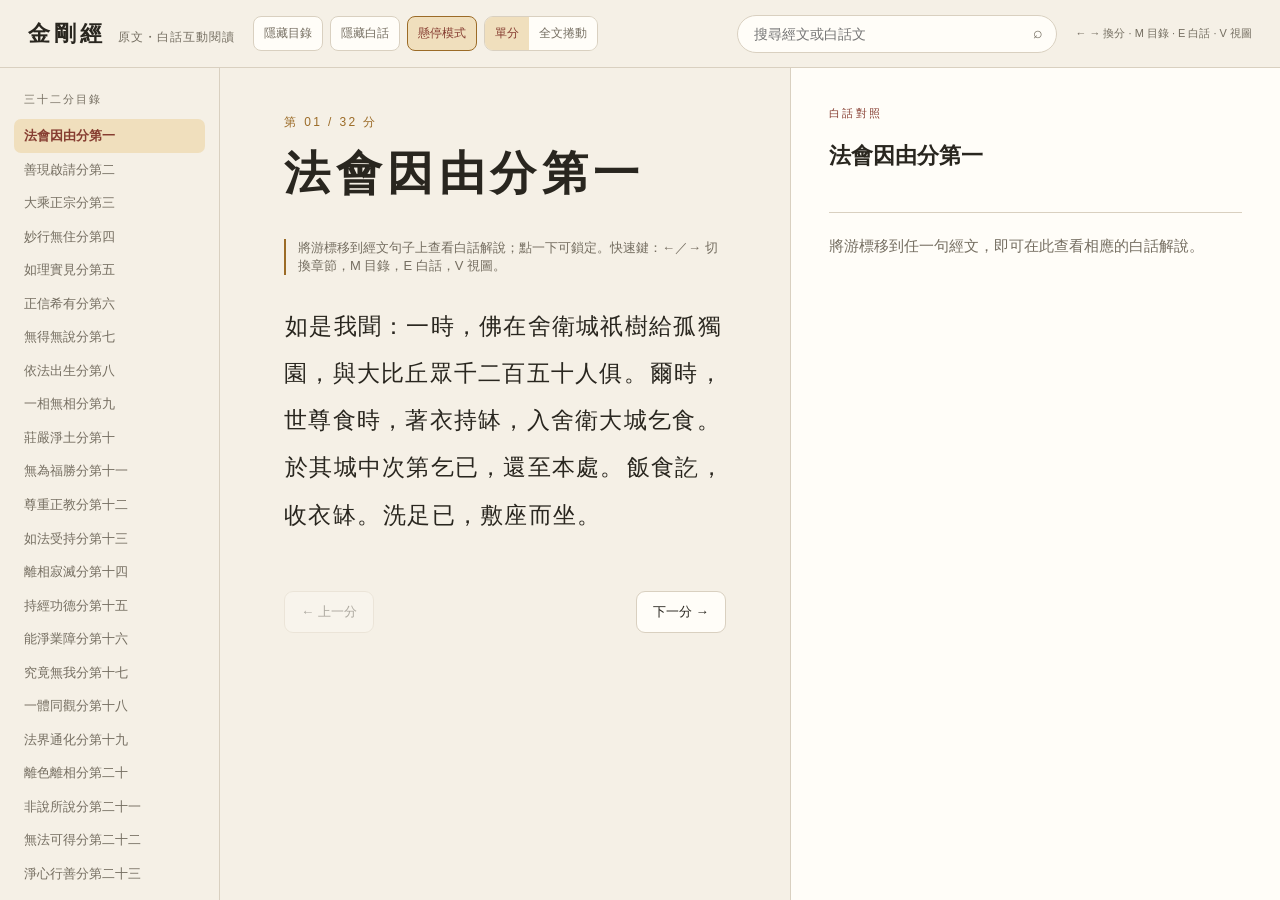
==== commit 99facb04: "Refine sentence-level translation alignment" ====
--- a/index.html
+++ b/index.html
@@ -36,7 +36,14 @@
 const chapters=[{"title":"法會因由分第一","original":"如是我聞：一時，佛在舍衛城祇樹給孤獨園，與大比丘眾千二百五十人俱。爾時，世尊食時，著衣持缽，入舍衛大城乞食。於其城中次第乞已，還至本處。飯食訖，收衣缽。洗足已，敷座而坐。","translation":"阿難說：這部金剛般若波羅蜜經是阿難我聽如來佛親口所講的，佛在講這部經的時候，是在舍衛城名叫「祈樹給孤獨園」這個地方，當時佛陀與有德性的羅漢、菩薩以及其他弟子，共有一千二百五十人共同聚在一起，到了快要吃飯的時候，大夥兒就穿上了袈裟，手裏拿著盛飯的缽，由祈樹給孤獨園走到舍衛大城去乞食。在城裏不分富貴貧賤，挨家挨戶的乞食，乞食完畢就回到原來祈樹給孤獨園的地方吃飯。吃完飯，就把袈裟及缽收好，也把腳洗乾淨，再把作位鋪好，然後坐了下來。"},{"title":"善現啟請分第二","original":"時長老須菩提在大眾中，即從座起，偏袒右肩，右膝著地，合掌恭敬。而白佛言：「希有！世尊。如來善護念諸菩薩，善付囑諸菩薩。世尊！善男子、善女人，發阿耨多羅三藐三菩提心，云何應住？云何降伏其心？」佛言：「善哉！善哉！須菩提！如汝所說，如來善護念諸菩薩，善付囑諸菩薩。汝今諦聽，當為汝說。善男子、善女人，發阿耨多羅三藐三菩提心，應如是住，如是降伏其心。」「唯然！世尊！願樂欲聞。」","translation":"這個時候，有位德高年長的佛陀弟子名叫「須菩提」，他在大眾中從自己的座位站了起來。露出右肩【因為印度人平常衣服是遍覆全身，要禮佛時才袒露右肩，以示恭敬】右膝跪地【印度的禮儀有兩種，禮拜時雙膝跪地，懺悔及請法是右膝跪地，表是順理誠心】而且恭恭敬敬的向佛陀合掌行禮，然後讚嘆說：「希有的世尊，您對於已發善心而未成就佛圓滿境界的弟子，善護眷念他們的善心，又善於咐囑使他們心靈能夠圓滿。世尊！當善男子、善女人，在發起無上正等正覺菩提心的時候，要怎樣使這個菩提心常住不退？以及若是起了妄想執著心的時候，又怎樣去降服這個妄想執著心呢？」佛陀回答說：「問得好！問得好！須菩提！如同你所說的，對於已發善心而未成就佛圓滿境界的弟子，如來我善護眷念他們的善心，又善於咐囑使他們心靈能夠圓滿。所以我當然要為你們解說，你們仔細聽著，發心修行的善男子、善女人在發菩提心的時候，就是已流露出真如的本性，就應該這樣常住這個真心，就應該這樣降伏一切的妄念」須菩提聽完佛陀開示後說：「是的！世尊！願聽師父說說這個道理」"},{"title":"大乘正宗分第三","original":"佛告須菩提：「諸菩薩摩訶薩，應如是降伏其心：所有一切眾生之類─若卵生、若胎生、若濕生、若化生；若有色、若無色；若有想、若無想；若非有想非無想，我皆令入無餘涅槃而滅度之。如是滅度無量無數無邊眾生，實無眾生得滅度者。何以故？須菩提！若菩薩有我相、人相、眾生相、壽者相，即非菩薩。」","translation":"佛陀於是告訴須菩提說：「諸位大菩薩，在修行當中，應該按照下面的方法降伏妄想心，才能常住菩提心，降伏妄心的方法就是所有的眾生好比說【一】孵卵所生的雞、鴨、麻雀、鴿子。【二】母胎所生的人、羊、牛、馬。【三】水中或潮濕中所生的魚、蝦、鱉、蟹。【四】蛻化所生蠶、飛蛾、蒼蠅、蚊子﹝他們都是由幼蟲蛻變而化成﹞。【五】有色眾生；他們由五蘊﹝色蘊、受蘊、想蘊、行蘊、識蘊，蘊是障蔽的意思﹞組成的，有色眾生居住在慾界及色界。【六】無色眾生，他們由四蘊﹝受蘊、想蘊、行蘊、識蘊﹞組成的，無色眾生居住在無色界中。【七】有思想的眾生，三界﹝慾界、色界、無色界﹞中除了無想天之外，都是有思想的眾生。【八】無思想的眾生，他們是專修無想的外道修士，也就是外道的最高果位，居住在色界的無想天中。【九】非有想非無想的眾生，他們居住在三界最高的是非想非非想天，這裏的眾生沒有粗想但仍有細想，所以是非有想非無想。以上九種眾生所產生的妄心，都不是菩薩的真心，各位要慈悲救渡他們，使他們達到沒有執著清淨解脫的境界，雖然有那麼多的眾生受到渡化，自我心中絕不執著眾生是我所度化的念頭。為什麼呢？須菩提！你要知道如果菩薩還有我相﹝對於自我的意念執著﹞、人相﹝人我的對待意念﹞、眾生相﹝自以為是為眾生求永生、為眾生服務以及認為對方是因為執著或業力所受生﹞、壽者相﹝執著長壽、永生﹞，他就不是菩薩了。"},{"title":"妙行無住分第四","original":"復次：「須菩提！菩薩於法，應無所住，行於布施。所謂不住色布施，不住聲、香、味、觸、法布施。須菩提！菩薩應如是布施，不住於相。何以故？若菩薩不住相布施，其福德不可思量。須菩提！於意云何？東方虛空可思量不？」「不也，世尊！」「須菩提！南、西、北方、四維、上、下虛空，可思量不？」「不也。世尊！」「須菩提！菩薩無住相布施，福德亦復如是，不可思量。須菩提！菩薩但應如所教住！」","translation":"佛再對須菩提說：「菩薩對於成就無上正等正覺之法，在於布施時應該沒有執著的，在做出利益眾生的事情之後，也不會有絲毫的執著。所謂不著相布施，在於內德方面必須做到六根清淨，離開色、聲、香、味、觸、法等內心的塵相而行布施。並且菩薩行布施之後要做到忘記我布施給誰，我是用什麼布施，以及是我所做的布施。為什麼呢？因為著相布施，心中所著的相體；與無量無邊際的虛空來比較，實在只是一微塵，即使能因此而獲福也是有限的。若不著相布施，內心就能與虛空相呼應，像這樣不住相布施的福德就不可限量了。佛問須菩提，你的看法怎樣？譬如東方那無邊際的虛空，你可以用心去思索或實際測量出有多大嗎？」須菩提回答世尊說：「不可以」佛又問須菩提說：「再與南、西、北四方及上下毫無邊際的虛空，你是否可以用心去思索或實際測量出有多大嗎？」須菩提回答世尊說：「不可以」佛又說：「須菩提！菩薩若能不著相布施，所得的福德也就像虛空那樣的廣大難以想像，不可測量。佛告訴須菩提！菩薩應該照我所講的去修行以及去教導眾生」"},{"title":"如理實見分第五","original":"「須菩提！於意云何？可以身相見如來不？」「不也，世尊！不可以身相得見如來。何以故？如來所說身相，即非身相。」佛告須菩提：「凡所有相，皆是虛妄。若見諸相非相，即見如來。」","translation":"佛說：「須菩提你的意思怎麼樣？可以執著這個有形的色身相來見到佛的本體嗎？」須菩提回答世尊說：「那是不可以的，不可以執著色身相來見到佛的本體。為什麼呢？因為佛陀您所說的這個有形色身相，它是會隨因緣而變化，它是沒有自主性的」。佛陀聽了告訴須菩提說：「不但我有形體的身相是這樣，世間一切有形體的東西也是一樣，都會隨因緣而變化，都會毀壞，所以可以說都是虛幻的假相，所以世人如果能夠識破諸相皆是虛幻的道理，就可以了悟如來的法相了。"},{"title":"正信希有分第六","original":"須菩提白佛言：「世尊！頗有眾生，得聞如是言說章句，生實信不？」佛告須菩提：「莫作是說！如來滅後，後五百歲，有持戒修福者，於此章句，能生信心，以此為實。當知是人，不於一佛、二佛、三四五佛而種善根，已於無量千萬佛所種諸善根。聞是章句，乃至一念生淨信者；須菩提！如來悉知悉見，是諸眾生得如是無量福德。何以故？是諸眾生，無復我相、人相、眾生相、壽者相、無法相，亦無非法相。何以故？是諸眾生若心取相，即為著我、人、眾生、壽者。若取法相，即著我、人、眾生、壽者。何以故？若取非法相，即著我、人、眾生、壽者。是故不應取法，不應取非法。以是義故，如來常說：汝等比丘！知我說法，如筏喻者；法尚應捨，何況非法？」","translation":"須菩提聽完之後又向佛陀說：「世尊！您所說的不住相布施，以及所謂見諸相非相即見如來，這種無相真空的妙理，眾生聽了會生起真實的信念嗎？」如來佛聽了就告訴須菩提說：「你不必懷疑。雖然我所說的佛法非常深妙，但是仍然會有人深信不疑，不但現在有人相信，即使等到我死後兩千年，仍然有持守戒律，廣修福田的善男信女，聽到此經中的任何一章或是一句，不但非常相信，並且認為真實。要知道這種人善根深厚，不僅是在最近世諸佛，修學佛法所種的善根，甚至是從過去無量佛那裏種來的善根。所以他們聽到或看到此經中的任何一章或是一句，就能一心清淨誠信。佛告訴須菩提說：如來我以佛的慧眼佛眼，動悉這些淨信眾生內心是通達佛性的，可以得到如虛空般無量福德。這是什麼緣故呢？因為這些眾生善根純熟，已悟得真空無相的道理，已離開我相﹝對於自我的意念執著﹞、人相﹝人我的對待意念﹞、眾生相﹝自以為是為眾生求永生、為眾生服務以及認為對方是因為執著或業力所受生﹞、壽者相﹝執著長壽、永生﹞；更不會執著一切萬法《因為一切萬法只是度化眾生的心靈到達彼岸的工具而已，而本性才是佛，萬法並非佛性，當我們了悟了我們佛性時，萬法都必須放下》，以及執著法空的名相《若執著於萬法皆空，內心也是有一個萬法空相的執著存在》因為眾生心中如果對於任何的相有所執取，便是在內心深處產生了我相、人相、眾生相、壽者相的執著。所以如果心執著萬法的名相，便會在內心深處產生我相、人相、眾生相、壽者相的執著；相同的道理，如果心理執著法空的名相，在內心深處也是產生我相、人相、眾生相、壽者相的執著。所以不要執著一切萬法，也不要執著法空，才能悟入性空，就因為這個原因，所以我為你們說法的時候，常用竹筏來做比喻，世人編竹為茷，渡人過河，到了彼岸竹筏就不須要再用了。我所說的佛法，就像渡人過河的竹筏一樣，過了河就要放棄，何況是法空的執著更應放下」"},{"title":"無得無說分第七","original":"「須菩提！於意云何？如來得阿耨多羅三藐三菩提耶？如來有所說法耶？」須菩提言：「如我解佛所說義，無有定法，名阿耨多羅三藐三菩提；亦無有定法如來可說。何以故？如來所說法，皆不可取、不可說；非法、非非法。所以者何？一切賢聖，皆以無為法，而有差別。」","translation":"佛問須菩提說：「你的看法如何？如來真的有所得無上正等正覺的菩提嗎？如來為眾生說各種教法，但在如來的心中是否執著有所說法的念頭呢？」須菩提回答說：「就我所理解佛所說的義理，因每個人開悟的因緣不一樣，所以要使眾生開悟是沒有一定的法。並且如來所說一切，都是由自性本體自然流露出來的，是應眾生的機緣而說，沒有執著一定的法。為什麼呢？因為如來所說的法，是要眾生了悟佛性清靜本體，所以不可對於相或對於法有所執著，也不可執著口舌言說；不可執著法，也不可執著頑空。為什麼這樣呢？因為一切賢聖都是由這個無為法自修。只是隨各人所修領悟的程度不同，自性清淨心流露的多寡也就有所不同，所證悟程度就有所差別。」"},{"title":"依法出生分第八","original":"「須菩提！於意云何？若人滿三千大千世界七寶，以用布施。是人所得福德，寧為多不？須菩提言：「甚多。世尊！何以故？是福德，即非福性。是故如來說福德多。」「若復有人，於此經中，受持乃至四句偈等，為他人說，其福勝彼。何以故？須菩提！一切諸佛，及諸佛阿耨多羅三藐三菩提法，皆從此經出。須菩提！所謂佛法者，即非佛法。」","translation":"佛說：「須菩提！如果有人以充滿三千大千世界的金銀七寶來行布施，你認為這個人所得的福德是不是很多？」須菩提回答世尊說：「當然是很多。為什麼呢？因為這只是世間福德《福報》，世間的福報是可以用多少來衡量的，這跟我們自性中無形無相不能細數無量清靜的福德完全沒有關係。然而就以人世間著相布施所得福報而言，如來說這個人所得的福德多。」如來佛又說：「如果有人，受持這整部般若經，或者少到只是以其中的四句偈等，不但使自己了悟清靜，也宣說使別人能夠了悟清靜，那麼他所得到的福德，比前面說的用三千大千世界的七寶布施所得福德來得更為殊聖。為什麼呢？須菩提！因為一切諸佛，及成佛的無上正等正覺菩提法，皆從此般若經緣生的。須菩提！所謂佛法的目的在於引導眾生由迷失返回覺悟，不得已所取的假名，當覺悟的時候，佛法也不需要了」"},{"title":"一相無相分第九","original":"「須菩提！於意云何？須陀洹能作是念，我得須陀洹果不？」須菩提言：「不也。世尊！何以故？須陀洹名為入流，而無所入；不入色、聲、香、味、觸、法。是名須陀洹。」「須菩提！於意云何？斯陀含能作是念，我得斯陀含果不？」須菩提言：「不也。世尊！何以故？斯陀含名一往來，而實無往來，是名斯陀含。」「須菩提，於意云何？阿那含能作是念，我得阿那含果不？」須菩提言：「不也。世尊！何以故？阿那含名為不來，而實無不來，是故名阿那含。」「須菩提！於意云何？阿羅漢能作是念，我得阿羅漢道不？」須菩提言：「不也。世尊！何以故？實無有法名阿羅漢。世尊！若阿羅漢作是念，我得阿羅漢道，即為著我、人、眾生、壽者。世尊！佛說我得無諍三昧，人中最為第一，是第一離欲阿羅漢。世尊！我不作是念：『我是離欲阿羅漢。』世尊！我若作是念，我得阿羅漢道，世尊則不說須菩提是樂阿蘭那行者，以須菩提實無所行，而名須菩提，是樂阿蘭那行。」","translation":"佛說：「須菩提，你的意思怎樣？一個修行者如果還不能達到頓悟真空的境界，但能強制他的欲望，使六塵之相不能進入他的心靈，也就是修行境界上所稱聲聞初果的聖者，會有我已證得聲聞初果的想法嗎？」須菩提回答世尊說：「不可以的，為什麼呢？因為證得聲聞初果的修行人，雖然已進入聖人之流，但證得聲聞初果的修行人，內心是不執著已證得聲聞初果。而且也不執著艷麗的美色、悅耳的聲音、香濃的美味、可口的食物、舒服的觸感以及一切萬法，所以才能稱得上已證得聲聞初果的聖者。」佛陀又說：「須菩提！你的意思怎樣？已證得聲聞第二果的聖者，能起這樣的念頭，我已證聲聞第二果的想法嗎？」須菩提回答世尊說：「不可以的！為什麼呢？因為證得證聲聞第二果的修行人，內心的境界雖然已達到至為寧靜，可是他的心與外接觸時還是會產生一生一滅的現象，這種現象我們稱它為「一往來」，雖然他的心還會產生一生一滅的現象，但是他們不會因此而產生第二個生滅的念頭，也就是在前念生起的時候，後念就已經自然化解掉了，心不執著生滅的相，這才是真正的證得證聲聞第二果的修行人」。佛又問須菩提說：「你的意思怎樣？已證得聲聞第三果的修行人，能起這樣的念頭，我已證聲聞第三果的想法嗎？」須菩提回答世尊說：「不可以的！為什麼呢？因為證得第三果的修行人，能處在各種現象中，心中已達到無我的境界，更沒有塵識思惑及欲望，這才是真正證得聲聞第三果的修行人。佛又問須菩提說：「你的意思怎樣？證得阿羅漢果的聖者，會有我已得阿羅漢果的想法嗎？」須菩提回答世尊說：「不會的，不會起這樣的想法。為什麼呢？因為在阿羅漢心中一切相與法早已俱滅所以才稱為阿羅漢。假使證得阿羅漢果位的聖者，會有我有得阿羅漢果的想法，那麼他的心中已執著我相﹝對於自我的意念執著﹞、人相﹝人我的對待意念﹞、眾生相﹝自以為是為眾生求永生、為眾生服務以及認為對方是因為執著或業力所受生﹞、壽者相﹝執著長壽、永生﹞，那他就已經遠離阿羅漢的境界了。世尊！您曾經這樣讚許過我，讚許我無爭競之心已到精妙處，讚許我在諸弟子中為解空第一，達到第一修行離欲功夫的阿羅漢。世尊！我雖蒙師父您如此的稱讚，但我仍然默默的修持，從來沒有我已證得了離欲阿羅漢的念頭。世尊！如果我有得了阿羅漢的念頭，便是產生妄念，如何證得六欲皆空的阿羅漢。如果是這樣，佛陀您就不會說我是好於寂靜的修行人，就因為我心無所得，也無所失，不執著一切相，行而不執著行，一切無欲無求，所以師父您才稱讚我是好寂靜的修行人」。"},{"title":"莊嚴淨土分第十","original":"佛告須菩提：「於意云何？如來昔在然燈佛所，於法有所得不？」「不也，世尊！如來在然燈佛所，於法實無所得。」「須菩提！於意云何？菩薩莊嚴佛土不？」「不也。世尊！何以故？莊嚴佛土者，即非莊嚴，是名莊嚴。」「是故，須菩提！諸菩薩摩訶薩，應如是生清淨心，不應住色生心，不應住聲、香、味、觸、法生心，應無所住，而生其心。須菩提！譬如有人，身如須彌山王，於意云何？是身為大不？」須菩提言：「甚大。世尊！何以故？佛說非身，是名大身。」","translation":"佛說：「須菩提！你認為以前如來我在與然燈佛會晤時，從他那兒有沒有得到什麼成佛之法？」須菩提回答世尊說：「您當初在與然燈佛會晤時，實在沒有從他那裏得到什麼成佛之法，因為佛性是要自悟才能自度」。佛又問須菩提說：「你認為菩薩執著有形有相的佛土莊嚴嗎？」須菩提回答世尊說：「不是這樣的，為什麼呢？因為你所說莊嚴佛土的意思，是回到清靜佛性本體，不是執著在形相上的莊嚴，」佛又說：「就因為如此，須菩提！所以成就的大菩薩們應該像這樣一心不亂，生清淨心，不可執著在色、聲、香、味、觸、法之上產生意念。否則便受六塵所蒙蔽、束縛，妄念旋起，心怎麼能清淨呢？所以我們應該生發出無所執著的心。須菩提！譬如有人，他的身體像須彌山王那麼大，你認為他的身體形狀是不是很大？」須菩提回答世尊說：「非常大。但是這個人身體形狀雖然很大，但不能稱為大身。為什麼呢？因為他的身形再大，也是有生滅；而師父您說的是非形相真身﹝自性﹞，此真身包太虛、周法界、無住無相，哪裡是有形的須彌山所能比擬的呢？這才是真正能稱為大身。」"},{"title":"無為福勝分第十一","original":"「須菩提！如恆河中所所沙數，如是沙等恆河，於意云何？是諸恆河沙，寧為多不？」須菩提言：「甚多。世尊！但諸恆河，尚多無數，何況其沙？」「須菩提！我今實言告汝，若有善男子、善女人，以七寶滿爾所恆河沙數三千大千世界，以用布施，得福多不？」須菩提言：「甚多。世尊！」佛告須菩提：「若善男子、善女人，於此經中，乃至受持四句偈等，為他人說，而此福德，勝前福德。」","translation":"佛說：「須菩提！如用恒河中所有的沙數來作比喻，以一粒沙比喻為一條恒河，那麼所有恒河內的所有沙，你認為多或是不多呢？」須菩提回答世尊說：「非常多。以每粒沙各代表一條恒河，河尚且就有無數多，何況是所有河中沙的數量！」佛又說：「須菩提，我實在告訴你，如果有想修習佛道的男女，以一粒沙當作一個世界，用充滿如恒河沙數量那麼多的三千大千世界的七寶來布施，那他所得的福德是不是很多？」須菩提回答世尊說：「當然很多」佛又告訴須菩提說：「如果有想修習佛道的男女，為他人演說此經，甚至只是四句偈等，這個法施所得的福德比前面用無數七寶布施所得的福德來得殊聖。」"},{"title":"尊重正教分第十二","original":"復次：「須菩提！隨說是經，乃至四句偈等，當知此處，一切世間天、人、阿修羅，皆應供養，如佛塔廟。何況有人，盡能受持、讀誦。須菩提！當知是人，成就最上第一希有之法；若是經典所在之處，即為有佛，若尊重弟子。」","translation":"佛再進一步的說：「須菩提！如果有人在任何地方，講解這整部經點，甚至只有講解其中的四句偈等，使那些聽講經的人妄念消除，了悟佛性。應當知道此一講經的地方，一切天道的菩薩神明、人道的眾生、阿修羅道的惡魔，都應該恭敬供養，作禮散花，好像供養佛的塔廟一樣。更何況是有人能夠受持讀誦這本般若經典以求領悟。須菩提！你可知這種人能成就世上第一希有的無上菩提法。因為這部經典是佛陀講述，讓世人了悟本身自性的一部經典，所以這部經典所在的地方，就好像有佛在那裏，並且我們要對修持讀誦這部金剛經的人，也像尊重佛的弟子一樣尊重」。"},{"title":"如法受持分第十三","original":"爾時，須菩提白佛言：「世尊！當何名此經？我等云何奉持？」佛告須菩提：「是經名為金剛般若波羅蜜，以是名字，汝當奉持。所以者何？須菩提！佛說般若波羅蜜，即非般若波羅蜜，是名般若波羅蜜。須菩提！於意云何？如來有所說法不？須菩提白佛言：「世尊！如來無所說。」「須菩提！於意云何？三千大千世界所有微塵，是為多不？」須菩提言：「甚多。世尊！」「須菩提！諸微塵，如來說非微塵，是名微塵。如來說世界非世界，是名世界。須菩提，於意云何？可以三十二相見如來不？」「不也。世尊！不可以三十二相得見如來。何以故？如來說三十二相，即是非相，是名三十二相。」「須菩提！若有善男子、善女人，以恆河沙等身命布施，若復有人，於此經中，乃至受持四句偈等，為他人說，其福甚多！」","translation":"那個時候，須菩提向佛陀請教：「世尊！此部經應該取什麼名字？以及我們應該怎樣受持奉行此經典？」佛就告訴須菩提說：「這部經就取名為金剛般若波羅蜜，也就是要以至高無上的妙智慧到達彼岸，這個名字有無上的意義存在，所以你們應當恭敬護持。為什麼取這個名字呢？須菩提！我所說的般若波羅蜜，是妙覺本性，此妙覺本性空如太虛。本體既然是虛無，那裡還會有什麼名字。不過恐怕人生斷見，以及為便於眾弟子奉持不得已勉強取這個『金剛般若波羅蜜』的名稱，。佛問須菩提！你認為我有所說法嗎？」須菩提回答世尊說：「覺悟的本性已經是脫離言說、文字、形相的執著，所以世尊在您心中並沒有“自己有所說法”的念頭。」佛又說：「須菩提！你認為三千大千世界裡所有的微塵是不是很多？」須菩提回答世尊說：「非常多」佛又說：「須菩提！微塵雖然是很多，但是都沒有自主性，都是因為因緣而有，也會因為因緣而散失，一切只是幻化而已，所以說是非微塵，只不過假藉一個名稱，稱它是微塵。同樣的道理，我說世界雖然廣大，也是沒有自主性，會因為因緣而毀壞，所以它也是虛空不實的，為了方便言說，不得已假藉一個名稱，稱它是世界。」佛又問須菩提說：「你認為可以用佛的莊嚴三十二外表相得見如來本體嗎？」須菩提回答說：「不可以，世尊！不可以用佛的三十二莊嚴外表相見到如來本體。為什麼呢？因為您所說的三十二相，是屬於因緣假合所現的短暫現象，他根本沒有實在可自主的相存在，所以他也是假藉的名稱，稱它為三十二相。」佛又再提醒說：「須菩提！若有善男子或善女人，以恒河沙那麼多相等數量的生命來布施眾生，以犧牲生命來布施以求福德。再說假如有另一種人，受持講說此整部經典，甚而少到只以此經中四句偈等深體領悟為別人演說，讓眾生能夠了悟自身佛性，他持經布施所得的福，比前面說的捨身布施所得的福更多。」"},{"title":"離相寂滅分第十四","original":"爾時，須菩提聞說是經，深解義趣，涕淚悲泣，而白佛言：「希有！世尊。佛說如是甚深經典，我從昔來所得慧眼，未曾得聞如是之經。世尊！若復有人得聞是經，信心清淨，即生實相。當知是人成就第一希有功德。世尊！是實相者，則是非相，是故如來說名實相。世尊！我今得聞如是經典，信解受持不足為難，若當來世後五百歲，其有眾生，得聞是經，信解受持，是人則為第一希有。何以故？此人無我相、人相、眾生相、壽者相，所以者何？我相，即是非相；人相、眾生相、壽者相，即是非相。何以故？離一切諸相，則名諸佛。」佛告須菩提：「如是，如是！若復有人，得聞是經，不驚、不怖、不畏，當知是人，甚為希有。何以故？須菩提！如來說第一波羅蜜即非第一波羅蜜，是名第一波羅蜜。須菩提！忍辱波羅蜜，如來說非忍辱波羅蜜，是名忍辱波羅蜜。何以故？須菩提！如我昔為歌利王割截身體，我於爾時，無我相、無人相、無眾生相，無壽者相。何以故？我於往昔節節支解時，若有我相、人相、眾生相、壽者相，應生瞋恨。須菩提！又念過去於五百世，作忍辱仙人，於爾所世，無我相、無人相、無眾生相、無壽者相。是故，須菩提！菩薩應離一切相，發阿耨多羅三藐三菩提心，不應住色生心，不應住聲、香、味、觸、法生心，應生無所住心。若心有住，即為非住。是故佛說菩薩心，不應住色布施。須菩提！菩薩為利益一切眾生故，應如是布施。如來說一切諸相，即是非相；又說一切眾生，即非眾生。須菩提！如來是真語者、實語者、如語者、不誑語者、不異語者。須菩提！如來所得此法，此法無實無虛。須菩提！若菩薩心住於法，而行布施，如人入闇，則無所見。若菩薩心不住法，而行布施，如人有目日光明照，見種種色。須菩提！當來之世，若有善男子、善女人，能於此經受持、讀誦，則為如來，以佛智慧，悉知是人，悉見是人，皆得成就無量無邊功德。」","translation":"那時，須菩提聽如來佛說到這裡，心中已經深悟佛理，感動的流下淚來。不禁向如來佛讚嘆了一聲：「希有的世尊！您所說這個深奧的經典，即使在從前，我雖具有慧眼，也能一聞千悟，卻是未曾聽得如此深奧的經。我既聞此經，自性清淨中，已悟本有全真的實相。如果有人，聞得此經，發出篤信之心、純正清淨之心，毫無塵念，而達到心即是佛的實在本相，可知道這種人，是成就第一希有功德的人。但是，世尊！究竟這般若實相，不是一般所說有形的東西，這般若實相，空如太虛、沒有行跡，但為引導眾生離開執著而找回本心，不得不假藉一個名稱，稱之為實相，修持證悟的人仍然不可執著。世尊，此經我聽到這裡，已能了解其中的妙理，信奉修持，應該不是難事。倘若佛陀您圓寂兩千年之後，離開師父您住世說法時期已久遠的茫茫苦海眾生，聽到此經而能信解受持的人，實在是太難得了。為什麼呢？因為這個人頓悟真空，必無我相、人相、眾生相、壽者相，就因為他已經了悟我相、人相、眾生相、壽者相是非實有的相，而是由內心執著而來，所以能夠離一切相，他的心達到覺悟空寂的境地，這個內心的境地與諸佛並駕齊驅，可以稱為佛的境地。」佛告訴須菩提說：「你說對了！你說對了！當知後世如果有人，聽到般若之妙法而內心不產生驚駭〈即不會認為言之過也〉、畏懼〈恐道之高也〉、退縮〈怯行之難也〉，而內心達到虛空平靜，這種人實在是很少有的。為什麼呢？須菩提！我現在所說第一捷徑到達彼岸的方法，也就是以妙智慧破除煩惱而得解脫的方法，我把它稱為第一波羅蜜，但你們仍然不可執著第一波羅蜜這個法、這個名相，因為一切法、一切名相，只是為了引導眾生修持，而自性的本體是虛寂靈明的。須菩提！再說到忍辱波羅蜜，凡辱境之來，恬然處之，其心如同太虛，內不見其忍，外不見其辱就是忍辱波羅蜜，只是為便於示導眾生，不得已給予一個名稱，稱它為忍辱波羅蜜。為什麼呢？須菩提！就好比我的前生，被歌利王支解身體的時候，那時我心如虛空，無我相、人相、眾生相、壽者相，否則當時我在被支解時，如果著此四相，必定生忿恨心。須菩提，我又想起過去五百世前，做忍辱仙人修忍辱之行時，就已經沒有我人眾生壽者四相。所以說，須菩提！菩薩之修行，首當空其心，離一切相，方能發無上正等正覺的菩提心。此心中不執著於色，不執著於聲、香、味、觸、法，要做到心無所住，此心才能圓通無礙。若於六塵中，一有執著，心便不能解脫，即非菩薩的住處。所以我說，菩薩心本來是虛而明，若執著於六塵就不能覺悟，我所謂的不應住色布施，原因就在於此。須菩提！菩薩不住色布施，發心廣大，不是為己，自然有利於一切眾生，應該要如此無相布施。而我所說的一切諸相，其真實的本體皆是空的，原是非相。而一切眾生，如果能夠見本性，妄心自離而入佛境，那麼一切眾生也就不是眾生了。須菩提！我一向是講真話的、講實話的、而且是永恆不變的真理，我從來不說欺騙的話，也不說怪異的話。須菩提！如來對於法是不執著有也不執著空。須菩提！如果菩薩心執著於法而行布施，對於真理的體悟，就好像人進入黑暗的房子裏面，什麼東西都看不見。如果菩薩心不執著於法而行布施，就好像人張開眼睛，看見日光四照，以及種種顏色。須菩提！當我去世後，如果有善男子或善女人，對於此經能夠受持讀誦身體力行，就能到達菩提的覺位，成就自性如來，我當然知道此人，也必定以無上智慧照鑒他。而此人成就見性的功德，是無量無邊的。」"},{"title":"持經功德分第十五","original":"「須菩提！若有善男子、善女人，初日分以恆河沙等身布施；中日分復以恆河沙等身布施；後日分亦以恆河沙等身布施，如是無量百千萬億劫，以身布施。若復有人，聞此經典，信心不逆，其福勝彼。何況書寫、受持、讀誦、為人解說。須菩提！以要言之，是經有不可思議，不可稱量，無邊功德，如來為發大乘者說，為發最上乘者說，若有人能受持、讀誦、廣為人說，如來悉知是人、悉見是人，皆得成就不可量、不可稱、無有邊、不可思議功德，如是人等，即為荷擔如來阿耨多羅三藐三菩提。何以故？須菩提！若樂小法者，著我見、人見、眾生見、壽者見，則於此經不能聽受、讀誦、為人解說。須菩提！在在處處，若有此經，一切世間，天、人、阿修羅所應供養，當知此處，則為是塔，皆應恭敬，作禮圍遶，以諸華香而散其處。」","translation":"佛說：「須菩提！若有善男子或善女人，於一天當中，早晨以相當於恒河沙那麼多數量的身體和生命布施，中午又以相當於恒河沙那麼多數量的身體和生命布施，晚上也以相當於恒河沙那麼多數量的身體和生命布施。照這樣子經百千萬億劫之久，每日都如此布施。但是如果有人聽聞此經，而能篤信且奉行不違逆，那麼他所得的福是從自性源源不斷的流露，勝過前面說的以身體和生命布施的人更來得無邊無際。更何況是手寫口誦、身體力行、為人解說此經的意義，不但自己明自己的自性，還使得人人見自本性。須菩提！簡而言之，因為內心奉行此經所得的功德是不可以用心思口議，不可以用多少來稱量，實在是無邊際的。佛為啟發大乘人，說此真空之妙；為啟發最上乘的人，說此般若之法。如有大慧根的人，內心信受奉持此大乘之法，廣為人闡發經義妙旨，如來我知曉這人，也能照見這人成就不可稱量、沒有邊際，不可思議的功德。這人既能成就如此功德，就足以能夠身擔任宣揚如來無上正等正覺的人。為什麼呢？因為如果是喜好執著於小乘法的人，因還有執著於我、人、眾生、壽者等私見，對此上乘之法，不能理解以及聽受讀誦，更不知如何為人解說此經。須菩提！無論在任何地方，如果有此部經典所在的地方，一切人、天、鬼神都應當齊來護衛供養。當知此經所在之處，就等於是佛塔所在的地方。都應該恭敬，作禮圍繞，並散布寶花妙香於此經所在之處。」"},{"title":"能淨業障分第十六","original":"復次：「須菩提！善男子、善女人，受持、讀誦此經，若為人輕賤，是人先世罪業，應墮惡道。以今世人輕賤故，先世罪業，則為消滅，當得阿耨多羅三藐三菩提。須菩提！我念過去無量阿僧祇劫，於然燈佛前，得值八百四千萬億那由他諸佛，悉皆供養承事，無空過者。若復有人，於後末世，能受持、讀誦此經，所得功德，於我所供養諸佛功德，百分不及一，千萬億分，乃至算數譬喻所不能及。須菩提！若善男子、善女人，於後末世，有受持、讀誦此經，所得功德，我若具說者，或有人聞，心則狂亂，狐疑不信。須菩提！當知是經義不可思議，果報亦不可思議。」","translation":"佛再進一步說明：「須菩提！如果有善男子或善女人，受持讀誦此經，不但不能得到世人恭敬，卻被世人所輕賤，原因是他累世所造的種種罪業，將來之世本來應該還要再墮入惡道中，受盡苦難。因他今世被人輕賤的緣故，前世所造的種種罪業就可以相互抵消。並且因為因除果現，罪滅福生，他所修持的般若妙智依然可以成就無上正等正覺。須菩提！我想到在歷經無量數劫之前。也就是在未遇然燈佛前，曾供養無量數佛，且沒有遺漏供養任何一尊佛。如果果後世之人能夠信受奉持以及讀誦此經，自然能見自本性，永離輪迴，他持經所得的功德，比我以前供佛的功德，遠勝百千萬億倍，以至於用算數或譬喻都無法表達。須菩提！若善男子或善女人於後末世，受持讀誦此經，必得無量的功德。此功德我如果要詳細說，恐怕慧根淺的人聽聞到，內心產生狂亂質疑不相信。如來佛又對須菩提說！當知這部經的經義與果報相當深遠，已經跳脫了一般世俗的思索。」"},{"title":"究竟無我分第十七","original":"爾時，須菩提白佛言：「世尊，善男子、善女人，發阿耨多羅三藐三菩提心，云何應住？云何降伏其心？」佛告須菩提：「善男子、善女人，發阿耨多羅三藐三菩提心者，當生如是心：我應滅度一切眾生；滅度一切眾生已，而無有一眾生實滅度者，何以故？須菩提若菩薩有我相、人相、眾生相、壽者相，則非菩薩。所以者何？須菩提！實無有法，發阿耨多羅三藐三菩提心者。須菩提！於意云何？如來於然燈佛所，有法得阿耨多羅三藐三菩提不？」「不也。世尊！如我解佛所說義，佛於然燈佛所，無有法得阿耨多羅三藐三菩提。」佛言：「如是！如是！須菩提！實無有法，如來得阿耨多羅三藐三菩提。須菩提！若有法如來得阿耨多羅三藐三菩提者，然燈佛即不與我授記：『汝於來世當得作佛，號釋迦牟尼。』以實無有法，得阿耨多羅三藐三菩提，是故然燈佛與我授記，作是言：『汝於來世，當得作佛，號釋迦牟尼。』何以故？如來者，即諸法如義。若有人言：如來得阿耨多羅三藐三菩提，須菩提！實無有法，佛得阿耨多羅三藐三菩提。須菩提！如來所得阿耨多羅三藐三菩提，於是中無實無虛。是故如來說一切法，皆是佛法。須菩提！所言一切法者，即非一切法，是故名一切法。須菩提！譬如人身長大。」須菩提言：「世尊！如來說人身長大，則為非大身，是名大身。」「須菩提！菩薩亦如是。若作是言：『我當滅度無量眾生。』則不名菩薩。何以故？須菩提！實無有法，名為菩薩。是故佛說：『一切法，無我、無人、無眾生、無壽者。』須菩提！若菩薩作是言：『我當莊嚴佛土。』是不名菩薩。何以故？如來說莊嚴佛土者，即非莊嚴，是名莊嚴。須菩提！若菩薩通達無我法者，如來說名真是菩薩。」","translation":"那時，須菩提當著機會又問佛說：「已經發菩提心的男女，應該如何安住這菩提心？以及如何降伏妄念呢？」佛聽了之後告訴須菩提說：「善男子、善女人要成就無上正等正覺，就應該自然散發這樣的心念，滅除度脫一切眾生的執著，使他們回歸到清靜的佛性，當滅除度脫一切眾生的執著後，我們的內心不能有任何一點眾生是我滅渡的念頭，為什麼呢？須菩提！一切眾生菩提心本來人人具足，只因眾生為塵俗所蒙蔽，所謂滅度，也必須是眾生自悟才能自渡，說到究竟，實無一眾生是我所滅度，外不見所渡的眾生，內不見能渡眾生的我。因為學道的菩薩，若執著我有滅度眾生之心，則尚存有人、我、眾生、壽者四相的執著，就不能稱為菩薩了，這是什麼原因呢？須菩提！原因是自性本是空寂，成就無上正等正覺的修行者，實在是不會執著有什麼可以發菩提心之法。」佛又問須菩提說：「你的意思怎樣？你認為我曾在然燈佛那裏得到能成就無上正等正覺的菩提法嗎？」須菩提回答世尊說：「沒有，根據我所了解世尊您所說的義理，世尊您在然燈佛那裏也是自性自悟，並不是有什麼法而使您證悟無上正等正覺。」佛陀聽了之後說：「是的！是的！須菩提！如來成就無上正等正覺，是在於心悟，實在沒有執著外在的法。須菩提！如果必須有法才能證得無上正等正覺，代表內心還有對法的執著，然燈佛就不會給我授記，因為內心沒有對法的執著，內心已達到究竟清淨，所以然燈佛才給我授記並且說我來世必當成佛，名號為釋迦牟尼。為什麼這樣子呢？因為如來這兩個字的含義是如其本來的究竟清淨，因此修行人的內心如果能達到如其本來的究竟清淨才能成佛。假如有人說：『佛陀是得到無上正等正覺之法才成佛的』那就錯了，須菩提！如來對於法是無所執著，一切佛法皆是方便而說、因緣而說，無上正等正覺也是假名而已。須菩提！如來所證悟無上正等正覺的佛心本性，是不著有也不著無的，所以我說一切的法，只要能自悟真如，都可稱之為佛法。但是，須菩提！我所說的一切法，這只是個假名而已，是說給未開悟的人聽，一旦開悟達到究竟清淨，就不需要一切法了。須菩提！譬如有個人的身體高而且大，真的是大身嗎？」須菩提回答世尊說：「您所說的大身，是有生有滅的，仍是有限量的，如何能稱之為大身？不過假藉一個名，稱之為大身而已。」佛又說：「須菩提！菩薩也是如此，真如清淨才能稱為菩薩。而度生本是菩薩份內的事，如果他執著一念，認為我是菩薩，應該滅度一切眾生，便有我相的執著，就不能稱之為菩薩。這是什麼緣故呢？佛又說：須菩提！只有如此清靜的人才能稱為菩薩，沒有對於法的執著，才能稱為菩薩。所以佛說自性中不執著人、我、眾生、壽者四相，真性中空空洞洞，不但無眾生、也無所謂菩薩、可知更無所謂滅渡。須菩提！如果菩薩說：我應當整飾莊嚴佛的剎土，也是著於形相，不可稱之為菩薩。因為這個緣故，佛說莊嚴佛土，非是外貌的莊嚴，只是假借一個名稱，稱之為莊嚴而已。須菩提！若能徹悟人空法空，沒有我的執著，既然沒有我的執著，何來渡眾生與外在莊嚴佛土之心的執著，這樣才能稱得上真正的菩薩。"},{"title":"一體同觀分第十八","original":"「須菩提！於意云何？如來有肉眼不？」「如是，世尊！如來有肉眼。」「須菩提！於意云何？如來有天眼不？」「如是，世尊！如來有天眼。」「須菩提！於意云何？如來有慧眼不？」「如是，世尊！如來有慧眼。」「須菩提！於意云何？如來有法眼不？」「如是，世尊！如來有法眼。」「須菩提！於意云何？如來有佛眼不？」「如是，世尊！如來有佛眼。」「須菩提！於意云何？如恆河中所有沙，佛說是沙不？」「如是，世尊！如來說是沙。」「須菩提！於意云何？如一恆河中所有沙，有如是沙等恆河，是諸恆河所有沙數，佛世界如是，寧為多不？」「甚多。世尊！」佛告須菩提：「爾所國土中，所有眾生若干種心，如來悉知。何以故？如來說諸心，皆為非心，是名為心。所以者何？須菩提！過去心不可得，現在心不可得，未來心不可得。」","translation":"佛說：「須菩提！你認為我有一般人所具有的肉眼嗎？」須若提回答說：「是的，世尊！您具有世俗的肉眼。」佛說：「須菩提！你認為我具有天人所具有，能看到人類肉眼所不能看見東西的天眼嗎？」須菩提回答說：「是的，世尊！您具有天眼。」佛說：「須菩提！你認為我具有自性反觀內照常明，使自己所見一切皆不迷惑的慧眼嗎？」須菩提回答說：「是的，世尊！您具有慧眼。」佛說：「須菩提！你認為我具有洞澈一切萬法以及萬事萬物皆是眾緣合和而成，了解到一切都沒有自主性，只是暫時的假相，所以對一切事物以及萬法不執著的法眼嗎？」須菩提回答說：「是的，世尊！您具有法眼。」佛說：「須菩提！你認為我具有能看到究竟、實在、真正永恆不變真理的佛眼嗎？」須菩提回答說：「是的，世尊！您具有佛眼。」佛又說：「須菩提！你認為在恒河中所有的沙，如來我說那是沙嗎？」須菩提回答世尊說：「是的，您說它是沙。」佛說：「那麼，須菩提！如恒河中所有的沙，如果以其中一粒沙比作一恒河，再以所有恒河中的所有沙，以一粒沙比作一佛世界，你認為這樣的佛世界是不是很多？」須菩提回答世尊說：「非常多」佛告訴須菩提說：「不必遠說到那麼多的佛世界，就拿你所在的國土中，所有眾生的心思，隨情而遷，逐境而生，種種心思顛倒妄想，我卻能以清淨的五眼完全知道。為什麼呢？因為所有這些心思，皆是眾生的妄心，並非本性常住的真心，只是假藉一個名，稱之為心罷了。這又為什麼呢？須菩提！因為人的心思會隨著時空以及環境而變化，而常住的真心事寂然不動的，所以對於過去不會起滯留的心，對於現在不會起執著的心，對於未來也不會起預期的心。"},{"title":"法界通化分第十九","original":"「須菩提！於意云何？若有人滿三千大千世界七寶，以用布施，是人以是因緣，得福多不？」「如是，世尊！此人以是因緣，得福甚多。」「須菩提！若福德有實，如來不說得福德多，以福德無故，如來說得福德多。」","translation":"佛陀繼續說：「須菩提！你的意思怎樣，如果有人用充滿三千大千世界的七寶來行布施，你認為這個人所得的福德是不是很多？」須菩提回答世尊說：「是的，這人用這種因緣布施所得的福德非常多。」佛又說：「須菩提！如果執著福德是實有的，以這種執著福德相所行的布施，他所得的福報，也會因他所施行的因緣有限而會有盡頭的時候，因此如來我說他所得的福德不多，如果他布施的時候，心能夠像虛空般廣大沒有執著，他所得的福德也就能與虛空般廣大相呼應，那麼如來我才說是真福得多。」"},{"title":"離色離相分第二十","original":"「須菩提！於意云何？佛可以具足色身見不？」「不也，世尊！如來不應以具足色身見。何以故？如來說具足色身，即非具足色身，是名具足色身。」「須菩提！於意云何？如來可以具足諸相見不？」「不也，世尊！如來不應以具足諸相見。何以故？如來說諸相具足，即非諸相具足，是名諸相具足。」","translation":"佛又問須菩提說：「你的意思怎樣？佛可以用具足的色身來見到嗎？」須菩提回答世尊說：「如來是不可以用具足的色身來見到的，這是什麼原因呢？因為師父您所說的真正的具足身相指的應該是佛性本體，佛性本體雖然是無形無相，但能成就一切有形的莊嚴色身相。而有形體、可以看得見的具足莊嚴色身相，是會隨因緣而變化的，並不是一個實有的相，此有形體具足莊嚴色身相只是一種假借的名稱而已，不可執著」佛又問須菩提說：「你的意思怎樣？如來可以用具足的諸相來見到嗎？須菩提回答世尊說：「不可以。如來不可以用具足的諸相來見到，為什麼呢？因為一切諸相也是好像我們的色身相一樣會隨因緣而變化，不是一個永恆實有的相。"},{"title":"非說所說分第二十一","original":"「須菩提！汝勿謂如來作是念：我當有所說法。莫作是念！何以故？若人言如來有所說法，即為謗佛，不能解我所說故。須菩提！說法者，無法可說，是名說法。」爾時，慧命須菩提白佛言：「世尊！頗有眾生，於未來世，聞說是法，生信心不？」佛言：「須菩提！彼非眾生，非不眾生。何以故？須菩提！眾生，眾生者，如來說非眾生，是名眾生。」","translation":"佛告訴須菩提說：「你不要以為如來有『我應當或我曾經為眾生說佛法』這樣的念頭，我只是隨順機緣以及悟性來指點大眾，未嘗有過說法的念頭，為什麼呢？如果如來執著有所說法，就表示如來仍拘泥於文字、言說以及法，有所執著當然就不是佛。所以如果有人說『佛陀為眾生說了許多佛法』，那個人就是在毀謗我，不了解我說的真正義理，才會這麼說。須菩提！自性本體是無形無相的、是妙用無窮的，豈能夠用言語表達盡淨，但為了消除眾生的執著迷惑，不得已而說，這樣不執著的心才是真正的說法，所以『說法』這兩個字，只是勉強取的名稱而已。」那時，須菩提向如來佛稟白說：「世尊！恐怕未來世很多眾生，聽到這個對於法不執著的妙理，不知能否生信心。」佛回答須菩提說：「眾生本來各具有佛性，所以說他們不是眾生，但他們尚未解脫妄心，所以他們還是眾生。為什麼呢？須菩提！眾生之所以為眾生是因為尚未了悟，如果能了悟，當下就是佛，而不在是眾生了，所以眾生這只不過是一個假借的名稱而已。」"},{"title":"無法可得分第二十二","original":"須菩提白佛言：「世尊！佛得阿耨多羅三藐三菩提，為無所得耶？」佛言：「如是！如是！須菩提！我於阿耨多羅三藐三菩提，乃至無有少法可得，是名阿耨多羅三藐三菩提。」","translation":"須菩提向如來佛稟問說：「世尊！您對於正等正覺菩提心，以及正等正覺的菩提心法，內心真的是一點得到的念頭都沒有嗎？」佛回答須菩提說：「正是如此！須菩提！因為菩提自性是人人原本就具足，並且圓滿周遍，所以我對於正等正覺菩提心，以及正等正覺菩提心法，絲毫都沒有所得的念頭，這才是真正證悟無上正等正覺的人」。"},{"title":"淨心行善分第二十三","original":"復次：「須菩提！是法平等，無有高下，是名阿耨多羅三藐三菩提。以無我、無人、無眾生、無壽者，修一切善法，則得阿耨多羅三藐三菩提。須菩提！所言善法者，如來說即非善法，是名善法。」","translation":"佛再進一步的向須菩提說明：「我所說的無上正等正覺之法的本體，所指的就是我們得佛性，此佛性在聖不增，在凡不減，並且人人具足，世世相同，所以說是平等。並且佛與眾生沒有高下的不同，所以才稱之為無上正等正覺。用沒有我、人、眾生、壽者等執著之心修一切善法，就可以證悟無上正等正覺。須菩提！如來我所說善法的本體，所指的就是我們的自然妙性，這個自然妙性，原本就沒有善惡對待的執著，只是為了開悟眾生了悟本自具有的佛性的一切法，不得已假借一個名稱，稱他為善法。」"},{"title":"福智無比分第二十四","original":"「須菩提！若三千大千世界中，所有諸須彌山王，如是等七寶聚，有人持用布施。若人以此般若波羅蜜經，乃至四句偈等，受持、讀誦，為他人說，於前福德，百分不及一，百千萬億分，乃至算數譬喻所不能及。」","translation":"佛說：「須菩提！如果有人用七寶堆積起來多得如三千大千世界所有須彌山那麼多來行布施；另外如果有人信受奉行這個般若波羅蜜經，不管是全部，或者是其中一部分，或者少到只以其中的四句偈來為人講說，使自己或他人都能了悟，回歸個人清淨的本體，那麼前者以七寶布施所得的福德比不上後者所得福德的百千萬億分之一，甚至是不能用算數的譬喻所能算的。」因為住相布施所得的福報，就好像是射箭，力道盡了的時後終將墬落。反之能夠深入了悟般若本性，就能夠得到無邊無盡的解脫自在，這個福勝過住相布施所得的福報。"},{"title":"化無所化分第二十五","original":"「須菩提！於意云何？汝等勿謂如來作是念：『我當度眾生。』須菩提！莫作是念！何以故？實無有眾生如來度者。若有眾生如來度者，如來即有我、人、眾生、壽者。須菩提！如來說有我者，則非有我，而凡夫之人，以為有我。須菩提！凡夫者，如來說則非凡夫，是名凡夫。」","translation":"佛問須菩提說：「你的意思怎樣？你們不要認為如來在度化眾生的時候，有『我當下是在度化眾生』這樣的念頭。須菩提！不要有這樣得念頭，為什麼呢？因為眾生的般若妙智慧，與佛並沒有兩樣。眾生能夠由迷轉悟，是眾生的自性自己所渡化，不是靠佛來渡化。如來在渡眾生的時候，如果起了眾生能夠了悟是如來我所度化的念頭，那麼如來我就會因為執著而起了能渡化眾生的我相、被我渡化的人相、所渡化的眾生相、能夠成就的壽者相，那就不是一個已經領悟到自性本體的如來了。須菩提！如來口中所說到這個我字，只是不得已所下的一個代名詞而已，內心實際上沒有這個“我”的執著存在，而在凡夫的境界，則執著我相的存在，以為是我度化他們。須菩提！事實上佛與凡夫本性是相同的，迷則為凡夫，悟則成佛，不過在他們未了悟之時，暫且勉強稱之為凡夫而已。」"},{"title":"法身非相分第二十六","original":"「須菩提！於意云何？可以三十二相觀如來不？」須菩提言：「如是！如是！以三十二相觀如來。」佛言：「須菩提！若以三十二相觀如來者，轉輪聖王即是如來。」須菩提白佛言：「世尊！如我解佛所說義，不應以三十二相觀如來。」爾時，世尊而說偈言：「若以色見我，以音聲求我，是人行邪道，不能見如來。」","translation":"佛問須菩提說：「你的意思怎樣？你認為可以用外在的三十二莊嚴身相，去判斷他是不是佛嗎？」須菩提回答說：「應該可以！應該可以！可以用外在的三十二莊嚴身相，去判斷他是不是佛。」佛因此知道須菩提尚未明白其中的深義，於是說：「須菩提！轉輪聖王，因為福業厚重，所以也具有三十二莊嚴身相，如果可以用外在的三十二莊嚴身相，去判斷是不是佛，那麼你看到轉輪聖王，豈不是也會認為他是佛？」須菩提聽了之後立即明白佛所說的道理，並且回答說：「世尊！我已了解您所說的道理，不應該用外在的三十二莊嚴身相，來判斷他是不是佛。」這個時候，如來看時機已成熟，於是告誡他們離相的偈語：「你們如果執著於外表的形色，或者是執著一切音聲，想要用此二者來證悟我們的真如本性，代表這個人心已外放，向外求法，殊不知佛是須要向心中求，而不是心外求，所以如果有執著向外追求的行為，那便是正路不走，偏走邪路，執著於外在的塵、相、境界，因為有所執著，所以就不能了悟自性如來的本體。"},{"title":"無斷無滅分第二十七","original":"「須菩提！汝若作是念：『如來不以具足相故，得阿耨多羅三藐三菩提。」須菩提！莫作是念：『如來不以具足相故，得阿耨多羅三藐三菩提。』須菩提！汝若作是念，發阿耨多羅三藐三菩提心者，說諸法斷滅。莫作是念！何以故？發阿耨多羅三藐三菩提心者，於法不說斷滅相。』","translation":"佛所說的無相，是教人離一切相，而不是教人滅相，不但心中不執著一切形相，也沒有一個斷滅相的產生。同樣的道理，所謂的無法相的意思，就是不但心中沒有法的執著，也沒有一個法的斷滅相產生。接續上章的法義，佛深恐世人對於相產生斷滅的想法，所以佛告訴須菩提說：「你如果這樣想：如來是因為心中把圓滿的三十二色身相斷滅了的緣故，才得以證得無上菩提，那你就錯了。須菩提！你千萬不可有這種想法，認為如來我心中斷滅了圓滿的三十二色身相才得以證得無上菩提。須菩提！對於一切法也是一樣，雖然一切萬法隨因緣而生滅，如夢幻泡影，修行的人不要對法產生執著，但心中也不要對法有斷滅的念頭產生，為什麼呢？因為發無上正等正覺心的菩薩，必定自覺覺人覺行圓滿，用盡萬法使得眾生內心能夠自我覺悟，怎麼會對於萬法有必須斷滅的想法說詞呢？」"},{"title":"不受不貪分第二十八","original":"「須菩提！若菩薩以滿恆河沙等世界七寶，持用布施。若復有人，知一切法無我，得成於忍。此菩薩勝前菩薩所得功德。何以故？須菩提！以諸菩薩不受福德故。」須菩提白佛言：「世尊！云何菩薩，不受福德？」「須菩提！菩薩所作福德，不應貪著，是故說：不受福德。」","translation":"佛告訴須菩提說：「如果有人行菩薩道的時候，他內心執著於福德，雖然是用積滿了恆河沙數量那麼多世界的七寶拿來布施，所得的福德表面上看起來好像是很多，實際上卻是有限度的。另外如果有人在修菩薩道的時候，同樣是去布施、去弘法，但是他心中不執著功德，更沒有我的意念執著，對於一切欲望與執著內心不需要強忍，而內心自然清淨無染，達到一切『無忍、忘忍』的自在境界。這樣修菩薩道的人所得功德，比起前面所說執著七寶布施所修菩薩道的人，所得的功德還要來得殊聖。這是什麼原因呢？因為一個真正的菩薩，內心是不會受到福德束縛的緣故。須菩提於是問世尊說：「為什麼一個真正的菩薩內心不會受到福德的束縛呢？」佛告訴須菩提說：「菩薩度眾生布施及利益一切眾生，是自性自然流露的行為，所以不會有貪著福德的現象產生，所以才說菩薩不會受到福德的束縛。」"},{"title":"威儀寂靜分第二十九","original":"「須菩提！若有人言：『如來若來、若去；若坐、若臥。』是人不解我所說義。何以故？如來者，無所從來，亦無所去，故名如來。」","translation":"佛告訴須菩提說：「如果有人因為如來我有行、住、坐、臥四種威儀相的緣故，就稱我是如來，或是想在行、住、坐、臥四種威儀中去證悟無相的法身如來，表示這個人心中還是執著於形相，不了解我所說的義理，為什麼呢？因為如來真正所指的是我們的佛性本體，而不是外在的形相。當眾生內心被塵垢遮蔽的時候，非是佛性離去。當覺悟的時候，佛性呈現，這個時候佛性也不是從別處而來。此佛性本體是充滿法界，寂然不動，感而遂通的，所以稱為如來。"},{"title":"一合理相分第三十","original":"「須菩提！若善男子、善女人，以三千大千世界碎為微塵；於意云何？是微塵眾，寧為多不？」須菩提言：「甚多。世尊！何以故？若是微塵眾實有者，佛則不說是微塵眾。所以者何？佛說微塵眾，即非微塵眾，是名微塵眾。世尊！如來所說三千大千世界，則非世界，是名世界。何以故？若世界實有者，即是一合相；如來說一合相，則非一合相，是名一合相。」「須菩提！一合相者，則是不可說，但凡夫之人，貪著其事。」","translation":"佛說：「須菩提！如果有善男子或善女人，將三千大千世界，搗碎成為微塵，你認為這些微塵是不是很多呢？」須菩提回答世尊說：「非常多。為什麼呢？如果眾多微塵是實在永存的實體，佛就不會說是微塵多了﹝眾微塵是因為因緣而來，也一直在隨因緣而變化，而為了分別當下的狀態，不得已把它取名作微塵﹞。這是什麼緣故呢？因為您所說的這些眾微塵，它是隨因緣而生滅變化沒有自主性，只是假藉一個名，稱他是微塵眾。世尊！您所稱的三千大千世界，同樣也是因緣和合的短暫現象，不是真實永久存在，所以假藉一個名，稱它為世界。為什麼呢？倘若說這世界是實有的話，也只不過是許多東西的結合體而已，我們勉強把它稱為一合相，而佛陀您說的一合相，其實只是假藉之名而已，因為凡是有結合就有分散，沒有實在不變的，所以一合相也只是假藉之名而已。佛繼續說：「須菩提！世界是許多東西的結合體，這是不可否認的事實，可是這些結合體之間是一直在變化的、沒有一定的、它時而結合、時而分散，連佛陀我也難以解說，可是世俗的人喜歡談論它，而不知當下它只是變化中一個短暫的現象而已，說來說去又有什麼用，這就是眾生貪戀眼前的事物，所以才會迷失本性啊。」"},{"title":"知見不生分第三十一","original":"「須菩提！若人言：『佛說我見、人見、眾生見、壽者見。』須菩提！於意云何？是人解我所說義不？」「不也，世尊！是人不解如來所說義。何以故？世尊說我見、人見、眾生見、壽者見，即非我見、人見、眾生見、壽者見，是名我見、人見、眾生見、壽者見。」「須菩提！發阿耨多羅三藐三菩提心者，於一切法，應如是知、如是見、如是信解，不生法相。須菩提！所言法相者，如來說即非法相，是名法相。」","translation":"須菩提！如果有人說：佛陀常常講到『我見、人見、眾生見、壽者見』，是不是佛陀內心還有『我見、人見、眾生見、壽者見』的執著存在呢？須菩提！你認為這個人真的了解我所說的義理嗎？」須菩提回答世尊說：不了解的，這個人並不了解您所說的義理。為什麼呢？因為您提到我見、人見、眾生見、壽者見，只是為了便於讓凡夫了解佛的深意而說，事實上佛的內心早已超脫我見、人見、眾生見、壽者見的執著，而我見、人見、眾生見、壽者見只是一個為了教化眾生假藉的名稱而已。佛又說：「須菩提！凡是發無上正等正覺菩提心的人，對於一切佛法，應該有不執著佛法的名相這樣的認知，這樣的相信，這樣的了解。須菩提！為什麼我說要了悟佛法的真義，而不要執著佛法的名相呢？因為一切佛法的名相，就相來說，雖有一切相的假名，但就空寂的自性來說，他是無所執著的。"},{"title":"應化非真分第三十二","original":"「須菩提！若有人以滿無量阿僧祇世界七寶，持用布施。若有善男子、善女人，發菩提心者，持於此經，乃至四句偈等，受持、讀誦，為人演說，其福勝彼。云何為人演說？不取於相，如如不動。何以故？一切有為法，如夢幻泡影；如露亦如電，應作如是觀。」佛說是經已，長老須菩提，及諸比丘、比丘尼、優婆塞、優婆夷，一切世間天、人、阿修羅，聞佛所說，皆大歡喜，信受奉行。","translation":"佛對須菩提說：「如果有人將無窮盡的世界都填滿七寶來行布施。還不如有善男子或善女人，發無上菩提心，信受奉持以及讀誦這整部經典，甚至少到只是信受奉持以及讀誦其中的四句偈等，不但使自己領悟，也使別人領悟佛性，那麼此人因此得到的福德勝過前面所說用填滿無量世界七寶布施的人。為什麼為人演說的時候，內心不但不能對相有所執著，而且內心還要如如不動呢？因為世間，凡是有所為而成的法，都是生滅無常，好像夢一樣的虛幻、好像泡沫和影子一樣的沒有自主性、又有如朝露和電一般的不能長久，你們應該有這樣的體認。」佛反覆闡明般若之法，至此已說解完畢。長老須菩提，與同時在法會聽經的僧人、女尼、善男、信女、及一切世間的天人鬼神等，聽完佛陀所說的般若大法，每個內心都法喜充滿，深信佛陀所說的妙法，並且依照佛陀所說的妙法去修行。"}];
 const el=id=>document.getElementById(id); let current=0,pinned=-1,full=localStorage.getItem('diamond-sutra-full-translation')==='true',query='',hoverEnabled=true,scrollMode=false;
 function splitSentences(text){const a=text.match(/[^。！？；]+[。！？；]?[」』]?/g)||[text];return a.map(s=>s.trim()).filter(Boolean)}
-function mapping(ch){const os=splitSentences(ch.original),ts=splitSentences(ch.translation);const rows=os.map((s,i)=>{let a=Math.floor(i*ts.length/os.length),b=Math.floor((i+1)*ts.length/os.length);if(b<=a)b=a+1;return{original:s,translation:ts.slice(a,Math.min(b,ts.length)).join('')}});return rows.reduce((groups,row)=>{const last=groups[groups.length-1];if(last&&last.translation===row.translation)last.original+=row.original;else groups.push({...row});return groups},[])}
+function splitTranslation(text,minParts){const parts=splitSentences(text);while(parts.length<minParts){let best=-1,cut=-1,score=Infinity;parts.forEach((part,i)=>{for(let p=0;p<part.length;p++)if('，、：'.includes(part[p])){const distance=Math.abs(p-part.length/2);if(part.length>18&&distance<score){best=i;cut=p;score=distance}}});if(best<0)break;const part=parts[best];parts.splice(best,1,part.slice(0,cut+1),part.slice(cut+1))}return parts}
+const preciseMappings={'法會因由分第一':[
+{original:'如是我聞：一時，佛在舍衛城祇樹給孤獨園，與大比丘眾千二百五十人俱。',translation:'阿難說：這部金剛般若波羅蜜經是阿難我聽如來佛親口所講的，佛在講這部經的時候，是在舍衛城名叫「祈樹給孤獨園」這個地方，當時佛陀與有德性的羅漢、菩薩以及其他弟子，共有一千二百五十人共同聚在一起，'},
+{original:'爾時，世尊食時，著衣持缽，入舍衛大城乞食。',translation:'到了快要吃飯的時候，大夥兒就穿上了袈裟，手裏拿著盛飯的缽，由祈樹給孤獨園走到舍衛大城去乞食。'},
+{original:'於其城中次第乞已，還至本處。',translation:'在城裏不分富貴貧賤，挨家挨戶的乞食，乞食完畢就回到原來祈樹給孤獨園的地方吃飯。'},
+{original:'飯食訖，收衣缽。',translation:'吃完飯，就把袈裟及缽收好，'},
+{original:'洗足已，敷座而坐。',translation:'也把腳洗乾淨，再把作位鋪好，然後坐了下來。'}]};
+function mapping(ch){if(preciseMappings[ch.title])return preciseMappings[ch.title];const os=splitSentences(ch.original),ts=splitTranslation(ch.translation,os.length);const rows=os.map((s,i)=>{let a=Math.floor(i*ts.length/os.length),b=Math.floor((i+1)*ts.length/os.length);if(b<=a)b=a+1;return{original:s,translation:ts.slice(a,Math.min(b,ts.length)).join('')}});return rows.reduce((groups,row)=>{const last=groups[groups.length-1];if(last&&last.translation===row.translation)last.original+=row.original;else groups.push({...row});return groups},[])}
 function esc(s){return s.replace(/[&<>"']/g,c=>({'&':'&amp;','<':'&lt;','>':'&gt;','"':'&quot;',"'":'&#39;'}[c]))}
 function hi(s){if(!query)return esc(s);return esc(s).split(esc(query)).join('<mark>'+esc(query)+'</mark>')}
 function renderNav(){el('nav').querySelectorAll('button').forEach((b,i)=>b.classList.toggle('active',i===current))}
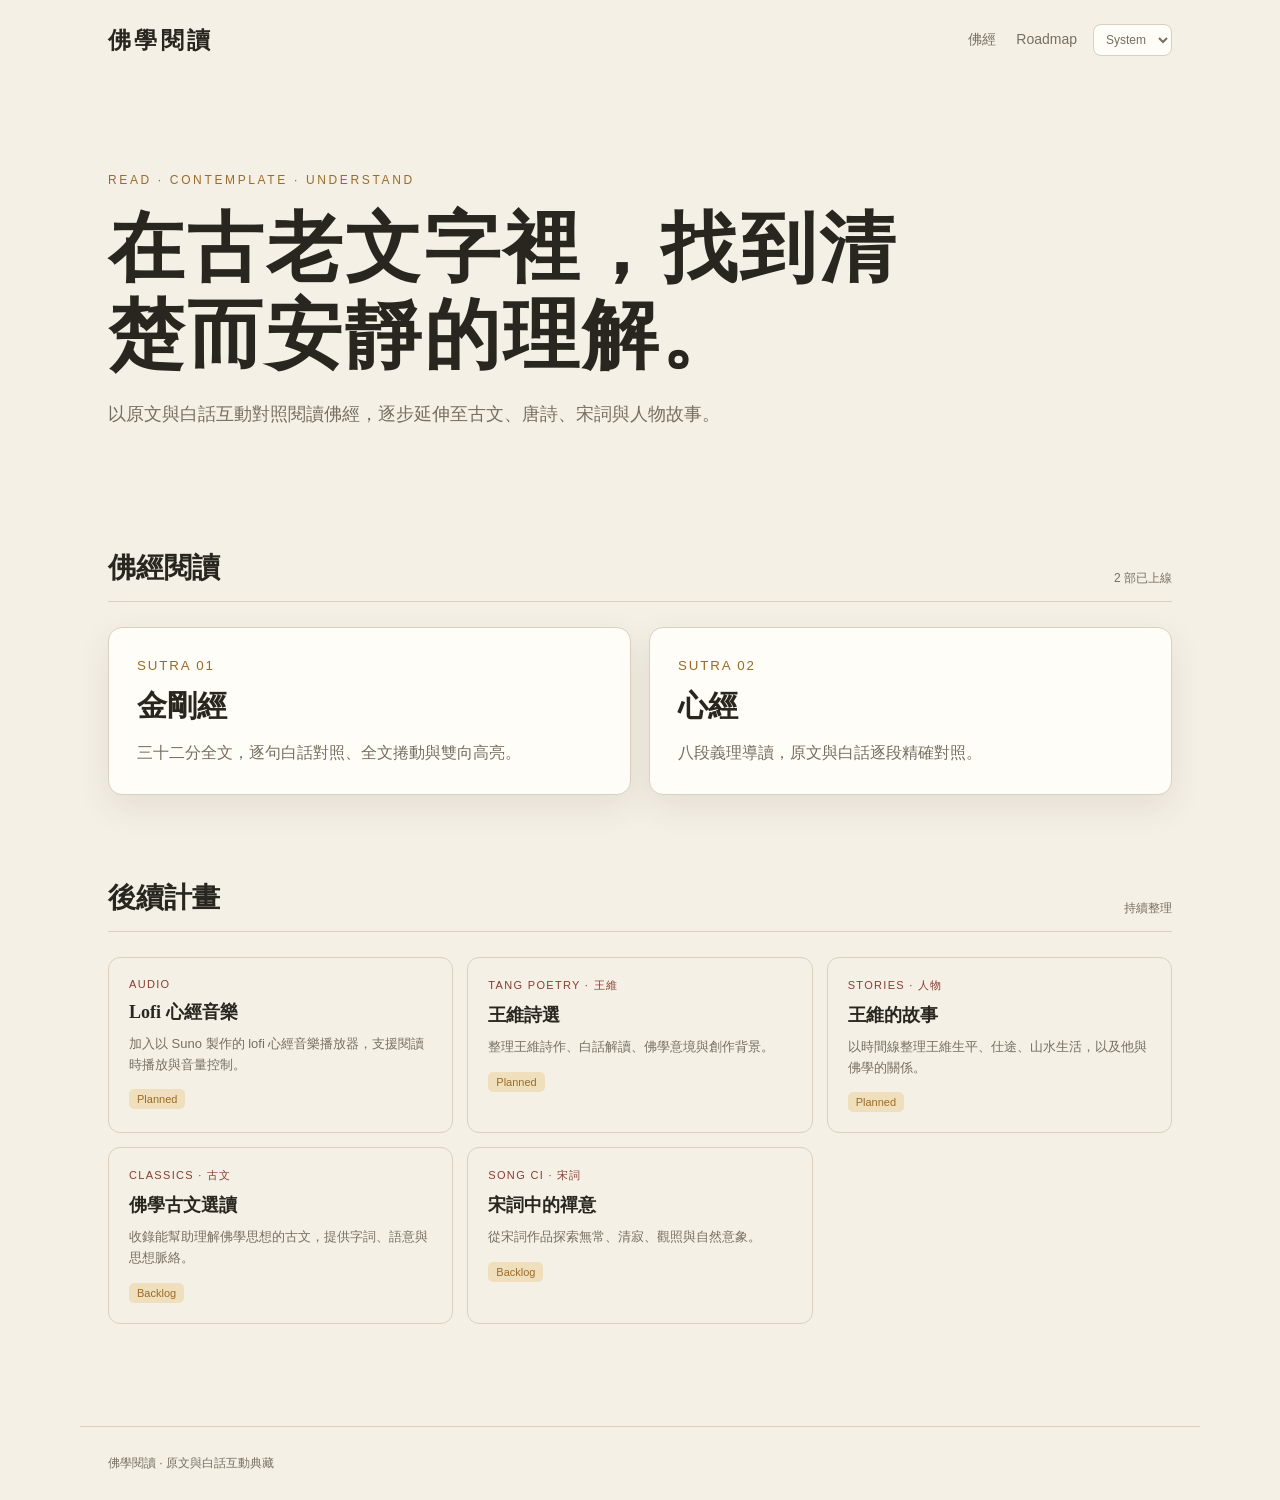
==== commit 222f705d: "Create reusable Buddhism reading library with Heart Sutra" ====
--- a/index.html
+++ b/index.html
@@ -1,73 +1,26 @@
 <!doctype html>
-<html lang="zh-Hant">
+<html lang="zh-Hant" data-theme="system">
 <head>
-<meta charset="utf-8">
-<meta name="viewport" content="width=device-width,initial-scale=1">
-<meta name="description" content="《金剛經》原文與白話文互動對照閱讀器">
-<title>金剛經｜原文・白話互動閱讀</title>
-<style>
-:root{--paper:#f5f0e6;--paper2:#fffdf8;--ink:#29261f;--muted:#756e61;--line:#d9d0c0;--gold:#9b6b27;--gold-soft:#f0dfbd;--red:#863d31;--shadow:0 12px 34px rgba(55,39,17,.09);--serif:"Noto Serif TC","Songti TC","PMingLiU",serif;--sans:-apple-system,BlinkMacSystemFont,"PingFang TC","Noto Sans TC",sans-serif}
-*{box-sizing:border-box}html{scroll-behavior:smooth}body{margin:0;background:var(--paper);color:var(--ink);font-family:var(--sans)}
-.top{position:sticky;top:0;z-index:20;height:68px;background:rgba(245,240,230,.92);backdrop-filter:blur(14px);border-bottom:1px solid var(--line);display:flex;align-items:center;padding:0 28px;gap:18px}.brand{font:700 22px var(--serif);letter-spacing:.18em;white-space:nowrap}.brand small{font:400 12px var(--sans);letter-spacing:.08em;color:var(--muted);margin-left:12px}.search{margin-left:auto;position:relative;width:min(320px,34vw)}.search input{width:100%;border:1px solid var(--line);background:var(--paper2);border-radius:22px;padding:10px 38px 10px 16px;color:var(--ink);font-size:14px;outline:none}.search input:focus{border-color:var(--gold);box-shadow:0 0 0 3px rgba(155,107,39,.12)}.search span{position:absolute;right:14px;top:9px;color:var(--muted)}
-.layout{display:grid;grid-template-columns:220px minmax(390px,1fr) minmax(320px,.86fr);max-width:1500px;margin:auto;min-height:calc(100vh - 68px)}
-.nav{position:sticky;top:68px;height:calc(100vh - 68px);overflow:auto;border-right:1px solid var(--line);padding:24px 14px 48px}.nav-title{font-size:11px;letter-spacing:.18em;color:var(--muted);padding:0 10px 12px}.nav button{display:block;width:100%;text-align:left;border:0;background:transparent;color:var(--muted);padding:8px 10px;border-radius:7px;cursor:pointer;font-size:13px;line-height:1.35}.nav button:hover{color:var(--ink);background:rgba(255,255,255,.55)}.nav button.active{color:var(--red);background:var(--gold-soft);font-weight:650}
-.reader{padding:46px clamp(28px,5vw,72px) 120px}.eyebrow{font-size:12px;letter-spacing:.2em;color:var(--gold);margin-bottom:12px}.reader h1{font:700 clamp(28px,4vw,46px) var(--serif);letter-spacing:.12em;margin:0 0 34px}.hint{font-size:13px;color:var(--muted);border-left:2px solid var(--gold);padding-left:12px;margin-bottom:28px}.sutra{font:400 23px/2.05 var(--serif);letter-spacing:.055em}.sentence{display:inline;border-radius:4px;padding:3px 1px;cursor:help;transition:background .14s,color .14s,box-shadow .14s}.sentence:hover,.sentence.active{color:#4b2c12;background:var(--gold-soft);box-shadow:0 0 0 3px var(--gold-soft)}mark{background:#f3c979;color:inherit;border-radius:2px}
-.panel{position:sticky;top:68px;height:calc(100vh - 68px);border-left:1px solid var(--line);background:var(--paper2);padding:38px clamp(24px,3vw,48px);overflow:auto}.panel-label{font-size:11px;letter-spacing:.2em;color:var(--red);margin-bottom:18px}.panel h2{font:700 22px/1.5 var(--serif);margin:0 0 22px}.quote{font:600 16px/1.8 var(--serif);color:var(--gold);border-bottom:1px solid var(--line);padding-bottom:18px;margin-bottom:20px}.translation{font:400 17px/1.9 var(--serif);text-align:justify}.empty{color:var(--muted);font-size:15px;line-height:1.8}.full-toggle{border:0;background:transparent;color:var(--gold);padding:18px 0 0;font-size:13px;cursor:pointer}.progress{position:fixed;top:67px;left:0;height:2px;background:var(--red);z-index:30;transition:width .15s}.mobile-menu{display:none}
-@media(max-width:980px){.layout{grid-template-columns:175px 1fr}.panel{position:fixed;z-index:15;left:175px;right:0;bottom:0;top:auto;height:auto;max-height:46vh;border:1px solid var(--line);border-radius:18px 18px 0 0;box-shadow:0 -14px 40px rgba(35,25,10,.15);padding:24px 30px}.translation{font-size:16px}.reader{padding-bottom:50vh}.quote{display:none}}
-@media(max-width:680px){.top{height:60px;padding:0 16px}.brand{font-size:18px}.brand small{display:none}.search{width:48px}.search input{width:42px;padding-left:14px;color:transparent}.search input:focus{position:absolute;right:0;top:-20px;width:calc(100vw - 30px);color:var(--ink)}.layout{display:block}.nav{position:fixed;z-index:25;top:60px;left:0;width:82%;height:calc(100vh - 60px);background:var(--paper2);box-shadow:10px 0 40px rgba(0,0,0,.15);transform:translateX(-105%);transition:transform .2s}.nav.open{transform:none}.mobile-menu{display:block;border:0;background:none;font-size:21px;padding:0;cursor:pointer}.reader{padding:32px 22px 52vh}.reader h1{font-size:29px}.sutra{font-size:20px;line-height:2}.panel{left:0;max-height:48vh;padding:21px 22px;top:auto}.panel h2{font-size:18px;margin-bottom:12px}.panel-label{margin-bottom:9px}.quote{display:none}.translation{font-size:15px;line-height:1.75}.progress{top:59px}}
-.toolbar{display:flex;align-items:center;gap:7px}.tool{border:1px solid var(--line);background:var(--paper2);color:var(--muted);border-radius:8px;padding:8px 10px;cursor:pointer;font-size:12px;white-space:nowrap}.tool:hover,.tool[aria-pressed="true"]{color:var(--red);border-color:var(--gold);background:var(--gold-soft)}.view-switch{display:flex;border:1px solid var(--line);border-radius:9px;overflow:hidden}.view-switch .tool{border:0;border-radius:0}.shortcut-help{font-size:11px;color:var(--muted);white-space:nowrap}.chapter-controls{display:flex;justify-content:space-between;gap:12px;margin-top:52px}.chapter-controls button{border:1px solid var(--line);background:var(--paper2);color:var(--ink);padding:11px 16px;border-radius:9px;cursor:pointer}.chapter-controls button:disabled{opacity:.35;cursor:default}
-body.nav-collapsed .layout{grid-template-columns:0 minmax(390px,1fr) minmax(320px,.86fr)}body.nav-collapsed .nav{width:0;padding:0;border:0;overflow:hidden}body.explanation-collapsed .layout{grid-template-columns:220px minmax(390px,1fr) 0}body.explanation-collapsed .panel{width:0;padding:0;border:0;overflow:hidden}body.nav-collapsed.explanation-collapsed .layout{grid-template-columns:0 minmax(390px,1fr) 0}.layout,.nav,.panel{transition:grid-template-columns .2s,width .2s,padding .2s}
-.hover-card{position:fixed;z-index:60;width:min(440px,calc(100vw - 30px));max-height:48vh;overflow:auto;background:var(--paper2);border:1px solid var(--gold);border-radius:12px;padding:17px 19px;box-shadow:0 16px 46px rgba(45,30,10,.22);font:400 15px/1.75 var(--serif);display:none}.hover-card.visible{display:block}.hover-card strong{display:block;color:var(--gold);margin-bottom:7px;font-size:13px}.scroll-reader{display:none;padding:40px clamp(25px,5vw,74px) 110px;max-width:900px;margin:auto}.scroll-view .reader,.scroll-view .panel{display:none}.scroll-view .layout{display:block}.scroll-view .nav{position:fixed;left:0;width:220px}.scroll-view.nav-collapsed .nav{width:0}.scroll-view .scroll-reader{display:block}.scroll-section{padding:34px 0 52px;border-bottom:1px solid var(--line);scroll-margin-top:92px}.scroll-section h2{font:700 30px var(--serif);letter-spacing:.1em;margin:0 0 22px}.scroll-section .sutra{font-size:20px}.scroll-translation{margin-top:20px;padding:20px 24px;background:rgba(255,253,248,.75);border-left:2px solid var(--gold);font:400 16px/1.85 var(--serif);color:#554d40}
-@media(max-width:1160px){.shortcut-help{display:none}.brand small{display:none}.toolbar{gap:4px}.tool{padding:7px 8px}.search{width:min(210px,22vw)}}
-@media(max-width:800px){.toolbar .wide-only,.view-switch{display:none}body.nav-collapsed .layout,body.explanation-collapsed .layout,body.nav-collapsed.explanation-collapsed .layout{display:block}.hover-card{font-size:14px}.scroll-view .nav{top:60px}.scroll-reader{padding:28px 22px 80px}.scroll-section h2{font-size:25px}}
-</style>
+<meta charset="utf-8"><meta name="viewport" content="width=device-width,initial-scale=1">
+<meta name="description" content="佛經、古文與詩詞的互動閱讀入口">
+<title>佛學閱讀｜Buddhism</title>
+<script src="theme.js"></script><link rel="stylesheet" href="styles.css"><link rel="stylesheet" href="landing.css">
 </head>
 <body>
-<div class="progress" id="progress"></div>
-<header class="top"><button class="mobile-menu" id="menu" aria-label="開啟目錄">☰</button><div class="brand">金剛經<small>原文・白話互動閱讀</small></div><div class="toolbar"><button class="tool wide-only" id="navToggle" aria-pressed="false">隱藏目錄</button><button class="tool wide-only" id="panelToggle" aria-pressed="false">隱藏白話</button><button class="tool wide-only" id="hoverMode" aria-pressed="true" title="白話收合後的顯示方式">懸停模式</button><div class="view-switch"><button class="tool" id="chapterView" aria-pressed="true">單分</button><button class="tool" id="scrollView" aria-pressed="false">全文捲動</button></div></div><label class="search"><input id="search" type="search" placeholder="搜尋經文或白話文" aria-label="搜尋"><span>⌕</span></label><span class="shortcut-help">← → 換分 · M 目錄 · E 白話 · V 視圖</span></header>
-<main class="layout">
-  <nav class="nav" id="nav"><div class="nav-title">三十二分目錄</div></nav>
-  <article class="reader"><div class="eyebrow" id="count"></div><h1 id="title"></h1><div class="hint">將游標移到經文句子上查看白話解說；點一下可鎖定。快速鍵：←／→ 切換章節，M 目錄，E 白話，V 視圖。</div><div class="sutra" id="sutra"></div><div class="chapter-controls"><button id="prevChapter">← 上一分</button><button id="nextChapter">下一分 →</button></div></article>
-  <aside class="panel"><div class="panel-label">白話對照</div><h2 id="panelTitle">請選取經文</h2><div class="quote" id="quote"></div><div class="translation empty" id="translation">將游標移到左側任一句經文，這裡會顯示相應位置的白話解說。</div><button class="full-toggle" id="fullToggle" hidden>顯示本分完整白話文 ↓</button></aside>
-  <article class="scroll-reader" id="scrollReader"></article>
+<header class="site-head"><div class="site-name">佛學閱讀</div><nav><a href="#sutras">佛經</a><a href="#roadmap">Roadmap</a></nav><select class="theme-select" data-theme-select aria-label="顯示主題"><option value="system">System</option><option value="light">Light</option><option value="dark">Dark</option></select></header>
+<main>
+  <section class="hero"><div class="kicker">READ · CONTEMPLATE · UNDERSTAND</div><h1>在古老文字裡，找到清楚而安靜的理解。</h1><p>以原文與白話互動對照閱讀佛經，逐步延伸至古文、唐詩、宋詞與人物故事。</p></section>
+  <section class="section" id="sutras"><div class="section-title"><h2>佛經閱讀</h2><span>2 部已上線</span></div><div class="grid">
+    <a class="work" href="diamond-sutra/"><small>SUTRA 01</small><h3>金剛經</h3><p>三十二分全文，逐句白話對照、全文捲動與雙向高亮。</p></a>
+    <a class="work" href="heart-sutra/"><small>SUTRA 02</small><h3>心經</h3><p>八段義理導讀，原文與白話逐段精確對照。</p></a>
+  </div></section>
+  <section class="section" id="roadmap"><div class="section-title"><h2>後續計畫</h2><span>持續整理</span></div><div class="todo-grid">
+    <article class="todo"><div class="type">AUDIO</div><h3>Lofi 心經音樂</h3><p>加入以 Suno 製作的 lofi 心經音樂播放器，支援閱讀時播放與音量控制。</p><span class="status">Planned</span></article>
+    <article class="todo"><div class="type">TANG POETRY · 王維</div><h3>王維詩選</h3><p>整理王維詩作、白話解讀、佛學意境與創作背景。</p><span class="status">Planned</span></article>
+    <article class="todo"><div class="type">STORIES · 人物</div><h3>王維的故事</h3><p>以時間線整理王維生平、仕途、山水生活，以及他與佛學的關係。</p><span class="status">Planned</span></article>
+    <article class="todo"><div class="type">CLASSICS · 古文</div><h3>佛學古文選讀</h3><p>收錄能幫助理解佛學思想的古文，提供字詞、語意與思想脈絡。</p><span class="status">Backlog</span></article>
+    <article class="todo"><div class="type">SONG CI · 宋詞</div><h3>宋詞中的禪意</h3><p>從宋詞作品探索無常、清寂、觀照與自然意象。</p><span class="status">Backlog</span></article>
+  </div></section>
 </main>
-<div class="hover-card" id="hoverCard" role="tooltip"></div>
-<script>
-const chapters=[{"title":"法會因由分第一","original":"如是我聞：一時，佛在舍衛城祇樹給孤獨園，與大比丘眾千二百五十人俱。爾時，世尊食時，著衣持缽，入舍衛大城乞食。於其城中次第乞已，還至本處。飯食訖，收衣缽。洗足已，敷座而坐。","translation":"阿難說：這部金剛般若波羅蜜經是阿難我聽如來佛親口所講的，佛在講這部經的時候，是在舍衛城名叫「祈樹給孤獨園」這個地方，當時佛陀與有德性的羅漢、菩薩以及其他弟子，共有一千二百五十人共同聚在一起，到了快要吃飯的時候，大夥兒就穿上了袈裟，手裏拿著盛飯的缽，由祈樹給孤獨園走到舍衛大城去乞食。在城裏不分富貴貧賤，挨家挨戶的乞食，乞食完畢就回到原來祈樹給孤獨園的地方吃飯。吃完飯，就把袈裟及缽收好，也把腳洗乾淨，再把作位鋪好，然後坐了下來。"},{"title":"善現啟請分第二","original":"時長老須菩提在大眾中，即從座起，偏袒右肩，右膝著地，合掌恭敬。而白佛言：「希有！世尊。如來善護念諸菩薩，善付囑諸菩薩。世尊！善男子、善女人，發阿耨多羅三藐三菩提心，云何應住？云何降伏其心？」佛言：「善哉！善哉！須菩提！如汝所說，如來善護念諸菩薩，善付囑諸菩薩。汝今諦聽，當為汝說。善男子、善女人，發阿耨多羅三藐三菩提心，應如是住，如是降伏其心。」「唯然！世尊！願樂欲聞。」","translation":"這個時候，有位德高年長的佛陀弟子名叫「須菩提」，他在大眾中從自己的座位站了起來。露出右肩【因為印度人平常衣服是遍覆全身，要禮佛時才袒露右肩，以示恭敬】右膝跪地【印度的禮儀有兩種，禮拜時雙膝跪地，懺悔及請法是右膝跪地，表是順理誠心】而且恭恭敬敬的向佛陀合掌行禮，然後讚嘆說：「希有的世尊，您對於已發善心而未成就佛圓滿境界的弟子，善護眷念他們的善心，又善於咐囑使他們心靈能夠圓滿。世尊！當善男子、善女人，在發起無上正等正覺菩提心的時候，要怎樣使這個菩提心常住不退？以及若是起了妄想執著心的時候，又怎樣去降服這個妄想執著心呢？」佛陀回答說：「問得好！問得好！須菩提！如同你所說的，對於已發善心而未成就佛圓滿境界的弟子，如來我善護眷念他們的善心，又善於咐囑使他們心靈能夠圓滿。所以我當然要為你們解說，你們仔細聽著，發心修行的善男子、善女人在發菩提心的時候，就是已流露出真如的本性，就應該這樣常住這個真心，就應該這樣降伏一切的妄念」須菩提聽完佛陀開示後說：「是的！世尊！願聽師父說說這個道理」"},{"title":"大乘正宗分第三","original":"佛告須菩提：「諸菩薩摩訶薩，應如是降伏其心：所有一切眾生之類─若卵生、若胎生、若濕生、若化生；若有色、若無色；若有想、若無想；若非有想非無想，我皆令入無餘涅槃而滅度之。如是滅度無量無數無邊眾生，實無眾生得滅度者。何以故？須菩提！若菩薩有我相、人相、眾生相、壽者相，即非菩薩。」","translation":"佛陀於是告訴須菩提說：「諸位大菩薩，在修行當中，應該按照下面的方法降伏妄想心，才能常住菩提心，降伏妄心的方法就是所有的眾生好比說【一】孵卵所生的雞、鴨、麻雀、鴿子。【二】母胎所生的人、羊、牛、馬。【三】水中或潮濕中所生的魚、蝦、鱉、蟹。【四】蛻化所生蠶、飛蛾、蒼蠅、蚊子﹝他們都是由幼蟲蛻變而化成﹞。【五】有色眾生；他們由五蘊﹝色蘊、受蘊、想蘊、行蘊、識蘊，蘊是障蔽的意思﹞組成的，有色眾生居住在慾界及色界。【六】無色眾生，他們由四蘊﹝受蘊、想蘊、行蘊、識蘊﹞組成的，無色眾生居住在無色界中。【七】有思想的眾生，三界﹝慾界、色界、無色界﹞中除了無想天之外，都是有思想的眾生。【八】無思想的眾生，他們是專修無想的外道修士，也就是外道的最高果位，居住在色界的無想天中。【九】非有想非無想的眾生，他們居住在三界最高的是非想非非想天，這裏的眾生沒有粗想但仍有細想，所以是非有想非無想。以上九種眾生所產生的妄心，都不是菩薩的真心，各位要慈悲救渡他們，使他們達到沒有執著清淨解脫的境界，雖然有那麼多的眾生受到渡化，自我心中絕不執著眾生是我所度化的念頭。為什麼呢？須菩提！你要知道如果菩薩還有我相﹝對於自我的意念執著﹞、人相﹝人我的對待意念﹞、眾生相﹝自以為是為眾生求永生、為眾生服務以及認為對方是因為執著或業力所受生﹞、壽者相﹝執著長壽、永生﹞，他就不是菩薩了。"},{"title":"妙行無住分第四","original":"復次：「須菩提！菩薩於法，應無所住，行於布施。所謂不住色布施，不住聲、香、味、觸、法布施。須菩提！菩薩應如是布施，不住於相。何以故？若菩薩不住相布施，其福德不可思量。須菩提！於意云何？東方虛空可思量不？」「不也，世尊！」「須菩提！南、西、北方、四維、上、下虛空，可思量不？」「不也。世尊！」「須菩提！菩薩無住相布施，福德亦復如是，不可思量。須菩提！菩薩但應如所教住！」","translation":"佛再對須菩提說：「菩薩對於成就無上正等正覺之法，在於布施時應該沒有執著的，在做出利益眾生的事情之後，也不會有絲毫的執著。所謂不著相布施，在於內德方面必須做到六根清淨，離開色、聲、香、味、觸、法等內心的塵相而行布施。並且菩薩行布施之後要做到忘記我布施給誰，我是用什麼布施，以及是我所做的布施。為什麼呢？因為著相布施，心中所著的相體；與無量無邊際的虛空來比較，實在只是一微塵，即使能因此而獲福也是有限的。若不著相布施，內心就能與虛空相呼應，像這樣不住相布施的福德就不可限量了。佛問須菩提，你的看法怎樣？譬如東方那無邊際的虛空，你可以用心去思索或實際測量出有多大嗎？」須菩提回答世尊說：「不可以」佛又問須菩提說：「再與南、西、北四方及上下毫無邊際的虛空，你是否可以用心去思索或實際測量出有多大嗎？」須菩提回答世尊說：「不可以」佛又說：「須菩提！菩薩若能不著相布施，所得的福德也就像虛空那樣的廣大難以想像，不可測量。佛告訴須菩提！菩薩應該照我所講的去修行以及去教導眾生」"},{"title":"如理實見分第五","original":"「須菩提！於意云何？可以身相見如來不？」「不也，世尊！不可以身相得見如來。何以故？如來所說身相，即非身相。」佛告須菩提：「凡所有相，皆是虛妄。若見諸相非相，即見如來。」","translation":"佛說：「須菩提你的意思怎麼樣？可以執著這個有形的色身相來見到佛的本體嗎？」須菩提回答世尊說：「那是不可以的，不可以執著色身相來見到佛的本體。為什麼呢？因為佛陀您所說的這個有形色身相，它是會隨因緣而變化，它是沒有自主性的」。佛陀聽了告訴須菩提說：「不但我有形體的身相是這樣，世間一切有形體的東西也是一樣，都會隨因緣而變化，都會毀壞，所以可以說都是虛幻的假相，所以世人如果能夠識破諸相皆是虛幻的道理，就可以了悟如來的法相了。"},{"title":"正信希有分第六","original":"須菩提白佛言：「世尊！頗有眾生，得聞如是言說章句，生實信不？」佛告須菩提：「莫作是說！如來滅後，後五百歲，有持戒修福者，於此章句，能生信心，以此為實。當知是人，不於一佛、二佛、三四五佛而種善根，已於無量千萬佛所種諸善根。聞是章句，乃至一念生淨信者；須菩提！如來悉知悉見，是諸眾生得如是無量福德。何以故？是諸眾生，無復我相、人相、眾生相、壽者相、無法相，亦無非法相。何以故？是諸眾生若心取相，即為著我、人、眾生、壽者。若取法相，即著我、人、眾生、壽者。何以故？若取非法相，即著我、人、眾生、壽者。是故不應取法，不應取非法。以是義故，如來常說：汝等比丘！知我說法，如筏喻者；法尚應捨，何況非法？」","translation":"須菩提聽完之後又向佛陀說：「世尊！您所說的不住相布施，以及所謂見諸相非相即見如來，這種無相真空的妙理，眾生聽了會生起真實的信念嗎？」如來佛聽了就告訴須菩提說：「你不必懷疑。雖然我所說的佛法非常深妙，但是仍然會有人深信不疑，不但現在有人相信，即使等到我死後兩千年，仍然有持守戒律，廣修福田的善男信女，聽到此經中的任何一章或是一句，不但非常相信，並且認為真實。要知道這種人善根深厚，不僅是在最近世諸佛，修學佛法所種的善根，甚至是從過去無量佛那裏種來的善根。所以他們聽到或看到此經中的任何一章或是一句，就能一心清淨誠信。佛告訴須菩提說：如來我以佛的慧眼佛眼，動悉這些淨信眾生內心是通達佛性的，可以得到如虛空般無量福德。這是什麼緣故呢？因為這些眾生善根純熟，已悟得真空無相的道理，已離開我相﹝對於自我的意念執著﹞、人相﹝人我的對待意念﹞、眾生相﹝自以為是為眾生求永生、為眾生服務以及認為對方是因為執著或業力所受生﹞、壽者相﹝執著長壽、永生﹞；更不會執著一切萬法《因為一切萬法只是度化眾生的心靈到達彼岸的工具而已，而本性才是佛，萬法並非佛性，當我們了悟了我們佛性時，萬法都必須放下》，以及執著法空的名相《若執著於萬法皆空，內心也是有一個萬法空相的執著存在》因為眾生心中如果對於任何的相有所執取，便是在內心深處產生了我相、人相、眾生相、壽者相的執著。所以如果心執著萬法的名相，便會在內心深處產生我相、人相、眾生相、壽者相的執著；相同的道理，如果心理執著法空的名相，在內心深處也是產生我相、人相、眾生相、壽者相的執著。所以不要執著一切萬法，也不要執著法空，才能悟入性空，就因為這個原因，所以我為你們說法的時候，常用竹筏來做比喻，世人編竹為茷，渡人過河，到了彼岸竹筏就不須要再用了。我所說的佛法，就像渡人過河的竹筏一樣，過了河就要放棄，何況是法空的執著更應放下」"},{"title":"無得無說分第七","original":"「須菩提！於意云何？如來得阿耨多羅三藐三菩提耶？如來有所說法耶？」須菩提言：「如我解佛所說義，無有定法，名阿耨多羅三藐三菩提；亦無有定法如來可說。何以故？如來所說法，皆不可取、不可說；非法、非非法。所以者何？一切賢聖，皆以無為法，而有差別。」","translation":"佛問須菩提說：「你的看法如何？如來真的有所得無上正等正覺的菩提嗎？如來為眾生說各種教法，但在如來的心中是否執著有所說法的念頭呢？」須菩提回答說：「就我所理解佛所說的義理，因每個人開悟的因緣不一樣，所以要使眾生開悟是沒有一定的法。並且如來所說一切，都是由自性本體自然流露出來的，是應眾生的機緣而說，沒有執著一定的法。為什麼呢？因為如來所說的法，是要眾生了悟佛性清靜本體，所以不可對於相或對於法有所執著，也不可執著口舌言說；不可執著法，也不可執著頑空。為什麼這樣呢？因為一切賢聖都是由這個無為法自修。只是隨各人所修領悟的程度不同，自性清淨心流露的多寡也就有所不同，所證悟程度就有所差別。」"},{"title":"依法出生分第八","original":"「須菩提！於意云何？若人滿三千大千世界七寶，以用布施。是人所得福德，寧為多不？須菩提言：「甚多。世尊！何以故？是福德，即非福性。是故如來說福德多。」「若復有人，於此經中，受持乃至四句偈等，為他人說，其福勝彼。何以故？須菩提！一切諸佛，及諸佛阿耨多羅三藐三菩提法，皆從此經出。須菩提！所謂佛法者，即非佛法。」","translation":"佛說：「須菩提！如果有人以充滿三千大千世界的金銀七寶來行布施，你認為這個人所得的福德是不是很多？」須菩提回答世尊說：「當然是很多。為什麼呢？因為這只是世間福德《福報》，世間的福報是可以用多少來衡量的，這跟我們自性中無形無相不能細數無量清靜的福德完全沒有關係。然而就以人世間著相布施所得福報而言，如來說這個人所得的福德多。」如來佛又說：「如果有人，受持這整部般若經，或者少到只是以其中的四句偈等，不但使自己了悟清靜，也宣說使別人能夠了悟清靜，那麼他所得到的福德，比前面說的用三千大千世界的七寶布施所得福德來得更為殊聖。為什麼呢？須菩提！因為一切諸佛，及成佛的無上正等正覺菩提法，皆從此般若經緣生的。須菩提！所謂佛法的目的在於引導眾生由迷失返回覺悟，不得已所取的假名，當覺悟的時候，佛法也不需要了」"},{"title":"一相無相分第九","original":"「須菩提！於意云何？須陀洹能作是念，我得須陀洹果不？」須菩提言：「不也。世尊！何以故？須陀洹名為入流，而無所入；不入色、聲、香、味、觸、法。是名須陀洹。」「須菩提！於意云何？斯陀含能作是念，我得斯陀含果不？」須菩提言：「不也。世尊！何以故？斯陀含名一往來，而實無往來，是名斯陀含。」「須菩提，於意云何？阿那含能作是念，我得阿那含果不？」須菩提言：「不也。世尊！何以故？阿那含名為不來，而實無不來，是故名阿那含。」「須菩提！於意云何？阿羅漢能作是念，我得阿羅漢道不？」須菩提言：「不也。世尊！何以故？實無有法名阿羅漢。世尊！若阿羅漢作是念，我得阿羅漢道，即為著我、人、眾生、壽者。世尊！佛說我得無諍三昧，人中最為第一，是第一離欲阿羅漢。世尊！我不作是念：『我是離欲阿羅漢。』世尊！我若作是念，我得阿羅漢道，世尊則不說須菩提是樂阿蘭那行者，以須菩提實無所行，而名須菩提，是樂阿蘭那行。」","translation":"佛說：「須菩提，你的意思怎樣？一個修行者如果還不能達到頓悟真空的境界，但能強制他的欲望，使六塵之相不能進入他的心靈，也就是修行境界上所稱聲聞初果的聖者，會有我已證得聲聞初果的想法嗎？」須菩提回答世尊說：「不可以的，為什麼呢？因為證得聲聞初果的修行人，雖然已進入聖人之流，但證得聲聞初果的修行人，內心是不執著已證得聲聞初果。而且也不執著艷麗的美色、悅耳的聲音、香濃的美味、可口的食物、舒服的觸感以及一切萬法，所以才能稱得上已證得聲聞初果的聖者。」佛陀又說：「須菩提！你的意思怎樣？已證得聲聞第二果的聖者，能起這樣的念頭，我已證聲聞第二果的想法嗎？」須菩提回答世尊說：「不可以的！為什麼呢？因為證得證聲聞第二果的修行人，內心的境界雖然已達到至為寧靜，可是他的心與外接觸時還是會產生一生一滅的現象，這種現象我們稱它為「一往來」，雖然他的心還會產生一生一滅的現象，但是他們不會因此而產生第二個生滅的念頭，也就是在前念生起的時候，後念就已經自然化解掉了，心不執著生滅的相，這才是真正的證得證聲聞第二果的修行人」。佛又問須菩提說：「你的意思怎樣？已證得聲聞第三果的修行人，能起這樣的念頭，我已證聲聞第三果的想法嗎？」須菩提回答世尊說：「不可以的！為什麼呢？因為證得第三果的修行人，能處在各種現象中，心中已達到無我的境界，更沒有塵識思惑及欲望，這才是真正證得聲聞第三果的修行人。佛又問須菩提說：「你的意思怎樣？證得阿羅漢果的聖者，會有我已得阿羅漢果的想法嗎？」須菩提回答世尊說：「不會的，不會起這樣的想法。為什麼呢？因為在阿羅漢心中一切相與法早已俱滅所以才稱為阿羅漢。假使證得阿羅漢果位的聖者，會有我有得阿羅漢果的想法，那麼他的心中已執著我相﹝對於自我的意念執著﹞、人相﹝人我的對待意念﹞、眾生相﹝自以為是為眾生求永生、為眾生服務以及認為對方是因為執著或業力所受生﹞、壽者相﹝執著長壽、永生﹞，那他就已經遠離阿羅漢的境界了。世尊！您曾經這樣讚許過我，讚許我無爭競之心已到精妙處，讚許我在諸弟子中為解空第一，達到第一修行離欲功夫的阿羅漢。世尊！我雖蒙師父您如此的稱讚，但我仍然默默的修持，從來沒有我已證得了離欲阿羅漢的念頭。世尊！如果我有得了阿羅漢的念頭，便是產生妄念，如何證得六欲皆空的阿羅漢。如果是這樣，佛陀您就不會說我是好於寂靜的修行人，就因為我心無所得，也無所失，不執著一切相，行而不執著行，一切無欲無求，所以師父您才稱讚我是好寂靜的修行人」。"},{"title":"莊嚴淨土分第十","original":"佛告須菩提：「於意云何？如來昔在然燈佛所，於法有所得不？」「不也，世尊！如來在然燈佛所，於法實無所得。」「須菩提！於意云何？菩薩莊嚴佛土不？」「不也。世尊！何以故？莊嚴佛土者，即非莊嚴，是名莊嚴。」「是故，須菩提！諸菩薩摩訶薩，應如是生清淨心，不應住色生心，不應住聲、香、味、觸、法生心，應無所住，而生其心。須菩提！譬如有人，身如須彌山王，於意云何？是身為大不？」須菩提言：「甚大。世尊！何以故？佛說非身，是名大身。」","translation":"佛說：「須菩提！你認為以前如來我在與然燈佛會晤時，從他那兒有沒有得到什麼成佛之法？」須菩提回答世尊說：「您當初在與然燈佛會晤時，實在沒有從他那裏得到什麼成佛之法，因為佛性是要自悟才能自度」。佛又問須菩提說：「你認為菩薩執著有形有相的佛土莊嚴嗎？」須菩提回答世尊說：「不是這樣的，為什麼呢？因為你所說莊嚴佛土的意思，是回到清靜佛性本體，不是執著在形相上的莊嚴，」佛又說：「就因為如此，須菩提！所以成就的大菩薩們應該像這樣一心不亂，生清淨心，不可執著在色、聲、香、味、觸、法之上產生意念。否則便受六塵所蒙蔽、束縛，妄念旋起，心怎麼能清淨呢？所以我們應該生發出無所執著的心。須菩提！譬如有人，他的身體像須彌山王那麼大，你認為他的身體形狀是不是很大？」須菩提回答世尊說：「非常大。但是這個人身體形狀雖然很大，但不能稱為大身。為什麼呢？因為他的身形再大，也是有生滅；而師父您說的是非形相真身﹝自性﹞，此真身包太虛、周法界、無住無相，哪裡是有形的須彌山所能比擬的呢？這才是真正能稱為大身。」"},{"title":"無為福勝分第十一","original":"「須菩提！如恆河中所所沙數，如是沙等恆河，於意云何？是諸恆河沙，寧為多不？」須菩提言：「甚多。世尊！但諸恆河，尚多無數，何況其沙？」「須菩提！我今實言告汝，若有善男子、善女人，以七寶滿爾所恆河沙數三千大千世界，以用布施，得福多不？」須菩提言：「甚多。世尊！」佛告須菩提：「若善男子、善女人，於此經中，乃至受持四句偈等，為他人說，而此福德，勝前福德。」","translation":"佛說：「須菩提！如用恒河中所有的沙數來作比喻，以一粒沙比喻為一條恒河，那麼所有恒河內的所有沙，你認為多或是不多呢？」須菩提回答世尊說：「非常多。以每粒沙各代表一條恒河，河尚且就有無數多，何況是所有河中沙的數量！」佛又說：「須菩提，我實在告訴你，如果有想修習佛道的男女，以一粒沙當作一個世界，用充滿如恒河沙數量那麼多的三千大千世界的七寶來布施，那他所得的福德是不是很多？」須菩提回答世尊說：「當然很多」佛又告訴須菩提說：「如果有想修習佛道的男女，為他人演說此經，甚至只是四句偈等，這個法施所得的福德比前面用無數七寶布施所得的福德來得殊聖。」"},{"title":"尊重正教分第十二","original":"復次：「須菩提！隨說是經，乃至四句偈等，當知此處，一切世間天、人、阿修羅，皆應供養，如佛塔廟。何況有人，盡能受持、讀誦。須菩提！當知是人，成就最上第一希有之法；若是經典所在之處，即為有佛，若尊重弟子。」","translation":"佛再進一步的說：「須菩提！如果有人在任何地方，講解這整部經點，甚至只有講解其中的四句偈等，使那些聽講經的人妄念消除，了悟佛性。應當知道此一講經的地方，一切天道的菩薩神明、人道的眾生、阿修羅道的惡魔，都應該恭敬供養，作禮散花，好像供養佛的塔廟一樣。更何況是有人能夠受持讀誦這本般若經典以求領悟。須菩提！你可知這種人能成就世上第一希有的無上菩提法。因為這部經典是佛陀講述，讓世人了悟本身自性的一部經典，所以這部經典所在的地方，就好像有佛在那裏，並且我們要對修持讀誦這部金剛經的人，也像尊重佛的弟子一樣尊重」。"},{"title":"如法受持分第十三","original":"爾時，須菩提白佛言：「世尊！當何名此經？我等云何奉持？」佛告須菩提：「是經名為金剛般若波羅蜜，以是名字，汝當奉持。所以者何？須菩提！佛說般若波羅蜜，即非般若波羅蜜，是名般若波羅蜜。須菩提！於意云何？如來有所說法不？須菩提白佛言：「世尊！如來無所說。」「須菩提！於意云何？三千大千世界所有微塵，是為多不？」須菩提言：「甚多。世尊！」「須菩提！諸微塵，如來說非微塵，是名微塵。如來說世界非世界，是名世界。須菩提，於意云何？可以三十二相見如來不？」「不也。世尊！不可以三十二相得見如來。何以故？如來說三十二相，即是非相，是名三十二相。」「須菩提！若有善男子、善女人，以恆河沙等身命布施，若復有人，於此經中，乃至受持四句偈等，為他人說，其福甚多！」","translation":"那個時候，須菩提向佛陀請教：「世尊！此部經應該取什麼名字？以及我們應該怎樣受持奉行此經典？」佛就告訴須菩提說：「這部經就取名為金剛般若波羅蜜，也就是要以至高無上的妙智慧到達彼岸，這個名字有無上的意義存在，所以你們應當恭敬護持。為什麼取這個名字呢？須菩提！我所說的般若波羅蜜，是妙覺本性，此妙覺本性空如太虛。本體既然是虛無，那裡還會有什麼名字。不過恐怕人生斷見，以及為便於眾弟子奉持不得已勉強取這個『金剛般若波羅蜜』的名稱，。佛問須菩提！你認為我有所說法嗎？」須菩提回答世尊說：「覺悟的本性已經是脫離言說、文字、形相的執著，所以世尊在您心中並沒有“自己有所說法”的念頭。」佛又說：「須菩提！你認為三千大千世界裡所有的微塵是不是很多？」須菩提回答世尊說：「非常多」佛又說：「須菩提！微塵雖然是很多，但是都沒有自主性，都是因為因緣而有，也會因為因緣而散失，一切只是幻化而已，所以說是非微塵，只不過假藉一個名稱，稱它是微塵。同樣的道理，我說世界雖然廣大，也是沒有自主性，會因為因緣而毀壞，所以它也是虛空不實的，為了方便言說，不得已假藉一個名稱，稱它是世界。」佛又問須菩提說：「你認為可以用佛的莊嚴三十二外表相得見如來本體嗎？」須菩提回答說：「不可以，世尊！不可以用佛的三十二莊嚴外表相見到如來本體。為什麼呢？因為您所說的三十二相，是屬於因緣假合所現的短暫現象，他根本沒有實在可自主的相存在，所以他也是假藉的名稱，稱它為三十二相。」佛又再提醒說：「須菩提！若有善男子或善女人，以恒河沙那麼多相等數量的生命來布施眾生，以犧牲生命來布施以求福德。再說假如有另一種人，受持講說此整部經典，甚而少到只以此經中四句偈等深體領悟為別人演說，讓眾生能夠了悟自身佛性，他持經布施所得的福，比前面說的捨身布施所得的福更多。」"},{"title":"離相寂滅分第十四","original":"爾時，須菩提聞說是經，深解義趣，涕淚悲泣，而白佛言：「希有！世尊。佛說如是甚深經典，我從昔來所得慧眼，未曾得聞如是之經。世尊！若復有人得聞是經，信心清淨，即生實相。當知是人成就第一希有功德。世尊！是實相者，則是非相，是故如來說名實相。世尊！我今得聞如是經典，信解受持不足為難，若當來世後五百歲，其有眾生，得聞是經，信解受持，是人則為第一希有。何以故？此人無我相、人相、眾生相、壽者相，所以者何？我相，即是非相；人相、眾生相、壽者相，即是非相。何以故？離一切諸相，則名諸佛。」佛告須菩提：「如是，如是！若復有人，得聞是經，不驚、不怖、不畏，當知是人，甚為希有。何以故？須菩提！如來說第一波羅蜜即非第一波羅蜜，是名第一波羅蜜。須菩提！忍辱波羅蜜，如來說非忍辱波羅蜜，是名忍辱波羅蜜。何以故？須菩提！如我昔為歌利王割截身體，我於爾時，無我相、無人相、無眾生相，無壽者相。何以故？我於往昔節節支解時，若有我相、人相、眾生相、壽者相，應生瞋恨。須菩提！又念過去於五百世，作忍辱仙人，於爾所世，無我相、無人相、無眾生相、無壽者相。是故，須菩提！菩薩應離一切相，發阿耨多羅三藐三菩提心，不應住色生心，不應住聲、香、味、觸、法生心，應生無所住心。若心有住，即為非住。是故佛說菩薩心，不應住色布施。須菩提！菩薩為利益一切眾生故，應如是布施。如來說一切諸相，即是非相；又說一切眾生，即非眾生。須菩提！如來是真語者、實語者、如語者、不誑語者、不異語者。須菩提！如來所得此法，此法無實無虛。須菩提！若菩薩心住於法，而行布施，如人入闇，則無所見。若菩薩心不住法，而行布施，如人有目日光明照，見種種色。須菩提！當來之世，若有善男子、善女人，能於此經受持、讀誦，則為如來，以佛智慧，悉知是人，悉見是人，皆得成就無量無邊功德。」","translation":"那時，須菩提聽如來佛說到這裡，心中已經深悟佛理，感動的流下淚來。不禁向如來佛讚嘆了一聲：「希有的世尊！您所說這個深奧的經典，即使在從前，我雖具有慧眼，也能一聞千悟，卻是未曾聽得如此深奧的經。我既聞此經，自性清淨中，已悟本有全真的實相。如果有人，聞得此經，發出篤信之心、純正清淨之心，毫無塵念，而達到心即是佛的實在本相，可知道這種人，是成就第一希有功德的人。但是，世尊！究竟這般若實相，不是一般所說有形的東西，這般若實相，空如太虛、沒有行跡，但為引導眾生離開執著而找回本心，不得不假藉一個名稱，稱之為實相，修持證悟的人仍然不可執著。世尊，此經我聽到這裡，已能了解其中的妙理，信奉修持，應該不是難事。倘若佛陀您圓寂兩千年之後，離開師父您住世說法時期已久遠的茫茫苦海眾生，聽到此經而能信解受持的人，實在是太難得了。為什麼呢？因為這個人頓悟真空，必無我相、人相、眾生相、壽者相，就因為他已經了悟我相、人相、眾生相、壽者相是非實有的相，而是由內心執著而來，所以能夠離一切相，他的心達到覺悟空寂的境地，這個內心的境地與諸佛並駕齊驅，可以稱為佛的境地。」佛告訴須菩提說：「你說對了！你說對了！當知後世如果有人，聽到般若之妙法而內心不產生驚駭〈即不會認為言之過也〉、畏懼〈恐道之高也〉、退縮〈怯行之難也〉，而內心達到虛空平靜，這種人實在是很少有的。為什麼呢？須菩提！我現在所說第一捷徑到達彼岸的方法，也就是以妙智慧破除煩惱而得解脫的方法，我把它稱為第一波羅蜜，但你們仍然不可執著第一波羅蜜這個法、這個名相，因為一切法、一切名相，只是為了引導眾生修持，而自性的本體是虛寂靈明的。須菩提！再說到忍辱波羅蜜，凡辱境之來，恬然處之，其心如同太虛，內不見其忍，外不見其辱就是忍辱波羅蜜，只是為便於示導眾生，不得已給予一個名稱，稱它為忍辱波羅蜜。為什麼呢？須菩提！就好比我的前生，被歌利王支解身體的時候，那時我心如虛空，無我相、人相、眾生相、壽者相，否則當時我在被支解時，如果著此四相，必定生忿恨心。須菩提，我又想起過去五百世前，做忍辱仙人修忍辱之行時，就已經沒有我人眾生壽者四相。所以說，須菩提！菩薩之修行，首當空其心，離一切相，方能發無上正等正覺的菩提心。此心中不執著於色，不執著於聲、香、味、觸、法，要做到心無所住，此心才能圓通無礙。若於六塵中，一有執著，心便不能解脫，即非菩薩的住處。所以我說，菩薩心本來是虛而明，若執著於六塵就不能覺悟，我所謂的不應住色布施，原因就在於此。須菩提！菩薩不住色布施，發心廣大，不是為己，自然有利於一切眾生，應該要如此無相布施。而我所說的一切諸相，其真實的本體皆是空的，原是非相。而一切眾生，如果能夠見本性，妄心自離而入佛境，那麼一切眾生也就不是眾生了。須菩提！我一向是講真話的、講實話的、而且是永恆不變的真理，我從來不說欺騙的話，也不說怪異的話。須菩提！如來對於法是不執著有也不執著空。須菩提！如果菩薩心執著於法而行布施，對於真理的體悟，就好像人進入黑暗的房子裏面，什麼東西都看不見。如果菩薩心不執著於法而行布施，就好像人張開眼睛，看見日光四照，以及種種顏色。須菩提！當我去世後，如果有善男子或善女人，對於此經能夠受持讀誦身體力行，就能到達菩提的覺位，成就自性如來，我當然知道此人，也必定以無上智慧照鑒他。而此人成就見性的功德，是無量無邊的。」"},{"title":"持經功德分第十五","original":"「須菩提！若有善男子、善女人，初日分以恆河沙等身布施；中日分復以恆河沙等身布施；後日分亦以恆河沙等身布施，如是無量百千萬億劫，以身布施。若復有人，聞此經典，信心不逆，其福勝彼。何況書寫、受持、讀誦、為人解說。須菩提！以要言之，是經有不可思議，不可稱量，無邊功德，如來為發大乘者說，為發最上乘者說，若有人能受持、讀誦、廣為人說，如來悉知是人、悉見是人，皆得成就不可量、不可稱、無有邊、不可思議功德，如是人等，即為荷擔如來阿耨多羅三藐三菩提。何以故？須菩提！若樂小法者，著我見、人見、眾生見、壽者見，則於此經不能聽受、讀誦、為人解說。須菩提！在在處處，若有此經，一切世間，天、人、阿修羅所應供養，當知此處，則為是塔，皆應恭敬，作禮圍遶，以諸華香而散其處。」","translation":"佛說：「須菩提！若有善男子或善女人，於一天當中，早晨以相當於恒河沙那麼多數量的身體和生命布施，中午又以相當於恒河沙那麼多數量的身體和生命布施，晚上也以相當於恒河沙那麼多數量的身體和生命布施。照這樣子經百千萬億劫之久，每日都如此布施。但是如果有人聽聞此經，而能篤信且奉行不違逆，那麼他所得的福是從自性源源不斷的流露，勝過前面說的以身體和生命布施的人更來得無邊無際。更何況是手寫口誦、身體力行、為人解說此經的意義，不但自己明自己的自性，還使得人人見自本性。須菩提！簡而言之，因為內心奉行此經所得的功德是不可以用心思口議，不可以用多少來稱量，實在是無邊際的。佛為啟發大乘人，說此真空之妙；為啟發最上乘的人，說此般若之法。如有大慧根的人，內心信受奉持此大乘之法，廣為人闡發經義妙旨，如來我知曉這人，也能照見這人成就不可稱量、沒有邊際，不可思議的功德。這人既能成就如此功德，就足以能夠身擔任宣揚如來無上正等正覺的人。為什麼呢？因為如果是喜好執著於小乘法的人，因還有執著於我、人、眾生、壽者等私見，對此上乘之法，不能理解以及聽受讀誦，更不知如何為人解說此經。須菩提！無論在任何地方，如果有此部經典所在的地方，一切人、天、鬼神都應當齊來護衛供養。當知此經所在之處，就等於是佛塔所在的地方。都應該恭敬，作禮圍繞，並散布寶花妙香於此經所在之處。」"},{"title":"能淨業障分第十六","original":"復次：「須菩提！善男子、善女人，受持、讀誦此經，若為人輕賤，是人先世罪業，應墮惡道。以今世人輕賤故，先世罪業，則為消滅，當得阿耨多羅三藐三菩提。須菩提！我念過去無量阿僧祇劫，於然燈佛前，得值八百四千萬億那由他諸佛，悉皆供養承事，無空過者。若復有人，於後末世，能受持、讀誦此經，所得功德，於我所供養諸佛功德，百分不及一，千萬億分，乃至算數譬喻所不能及。須菩提！若善男子、善女人，於後末世，有受持、讀誦此經，所得功德，我若具說者，或有人聞，心則狂亂，狐疑不信。須菩提！當知是經義不可思議，果報亦不可思議。」","translation":"佛再進一步說明：「須菩提！如果有善男子或善女人，受持讀誦此經，不但不能得到世人恭敬，卻被世人所輕賤，原因是他累世所造的種種罪業，將來之世本來應該還要再墮入惡道中，受盡苦難。因他今世被人輕賤的緣故，前世所造的種種罪業就可以相互抵消。並且因為因除果現，罪滅福生，他所修持的般若妙智依然可以成就無上正等正覺。須菩提！我想到在歷經無量數劫之前。也就是在未遇然燈佛前，曾供養無量數佛，且沒有遺漏供養任何一尊佛。如果果後世之人能夠信受奉持以及讀誦此經，自然能見自本性，永離輪迴，他持經所得的功德，比我以前供佛的功德，遠勝百千萬億倍，以至於用算數或譬喻都無法表達。須菩提！若善男子或善女人於後末世，受持讀誦此經，必得無量的功德。此功德我如果要詳細說，恐怕慧根淺的人聽聞到，內心產生狂亂質疑不相信。如來佛又對須菩提說！當知這部經的經義與果報相當深遠，已經跳脫了一般世俗的思索。」"},{"title":"究竟無我分第十七","original":"爾時，須菩提白佛言：「世尊，善男子、善女人，發阿耨多羅三藐三菩提心，云何應住？云何降伏其心？」佛告須菩提：「善男子、善女人，發阿耨多羅三藐三菩提心者，當生如是心：我應滅度一切眾生；滅度一切眾生已，而無有一眾生實滅度者，何以故？須菩提若菩薩有我相、人相、眾生相、壽者相，則非菩薩。所以者何？須菩提！實無有法，發阿耨多羅三藐三菩提心者。須菩提！於意云何？如來於然燈佛所，有法得阿耨多羅三藐三菩提不？」「不也。世尊！如我解佛所說義，佛於然燈佛所，無有法得阿耨多羅三藐三菩提。」佛言：「如是！如是！須菩提！實無有法，如來得阿耨多羅三藐三菩提。須菩提！若有法如來得阿耨多羅三藐三菩提者，然燈佛即不與我授記：『汝於來世當得作佛，號釋迦牟尼。』以實無有法，得阿耨多羅三藐三菩提，是故然燈佛與我授記，作是言：『汝於來世，當得作佛，號釋迦牟尼。』何以故？如來者，即諸法如義。若有人言：如來得阿耨多羅三藐三菩提，須菩提！實無有法，佛得阿耨多羅三藐三菩提。須菩提！如來所得阿耨多羅三藐三菩提，於是中無實無虛。是故如來說一切法，皆是佛法。須菩提！所言一切法者，即非一切法，是故名一切法。須菩提！譬如人身長大。」須菩提言：「世尊！如來說人身長大，則為非大身，是名大身。」「須菩提！菩薩亦如是。若作是言：『我當滅度無量眾生。』則不名菩薩。何以故？須菩提！實無有法，名為菩薩。是故佛說：『一切法，無我、無人、無眾生、無壽者。』須菩提！若菩薩作是言：『我當莊嚴佛土。』是不名菩薩。何以故？如來說莊嚴佛土者，即非莊嚴，是名莊嚴。須菩提！若菩薩通達無我法者，如來說名真是菩薩。」","translation":"那時，須菩提當著機會又問佛說：「已經發菩提心的男女，應該如何安住這菩提心？以及如何降伏妄念呢？」佛聽了之後告訴須菩提說：「善男子、善女人要成就無上正等正覺，就應該自然散發這樣的心念，滅除度脫一切眾生的執著，使他們回歸到清靜的佛性，當滅除度脫一切眾生的執著後，我們的內心不能有任何一點眾生是我滅渡的念頭，為什麼呢？須菩提！一切眾生菩提心本來人人具足，只因眾生為塵俗所蒙蔽，所謂滅度，也必須是眾生自悟才能自渡，說到究竟，實無一眾生是我所滅度，外不見所渡的眾生，內不見能渡眾生的我。因為學道的菩薩，若執著我有滅度眾生之心，則尚存有人、我、眾生、壽者四相的執著，就不能稱為菩薩了，這是什麼原因呢？須菩提！原因是自性本是空寂，成就無上正等正覺的修行者，實在是不會執著有什麼可以發菩提心之法。」佛又問須菩提說：「你的意思怎樣？你認為我曾在然燈佛那裏得到能成就無上正等正覺的菩提法嗎？」須菩提回答世尊說：「沒有，根據我所了解世尊您所說的義理，世尊您在然燈佛那裏也是自性自悟，並不是有什麼法而使您證悟無上正等正覺。」佛陀聽了之後說：「是的！是的！須菩提！如來成就無上正等正覺，是在於心悟，實在沒有執著外在的法。須菩提！如果必須有法才能證得無上正等正覺，代表內心還有對法的執著，然燈佛就不會給我授記，因為內心沒有對法的執著，內心已達到究竟清淨，所以然燈佛才給我授記並且說我來世必當成佛，名號為釋迦牟尼。為什麼這樣子呢？因為如來這兩個字的含義是如其本來的究竟清淨，因此修行人的內心如果能達到如其本來的究竟清淨才能成佛。假如有人說：『佛陀是得到無上正等正覺之法才成佛的』那就錯了，須菩提！如來對於法是無所執著，一切佛法皆是方便而說、因緣而說，無上正等正覺也是假名而已。須菩提！如來所證悟無上正等正覺的佛心本性，是不著有也不著無的，所以我說一切的法，只要能自悟真如，都可稱之為佛法。但是，須菩提！我所說的一切法，這只是個假名而已，是說給未開悟的人聽，一旦開悟達到究竟清淨，就不需要一切法了。須菩提！譬如有個人的身體高而且大，真的是大身嗎？」須菩提回答世尊說：「您所說的大身，是有生有滅的，仍是有限量的，如何能稱之為大身？不過假藉一個名，稱之為大身而已。」佛又說：「須菩提！菩薩也是如此，真如清淨才能稱為菩薩。而度生本是菩薩份內的事，如果他執著一念，認為我是菩薩，應該滅度一切眾生，便有我相的執著，就不能稱之為菩薩。這是什麼緣故呢？佛又說：須菩提！只有如此清靜的人才能稱為菩薩，沒有對於法的執著，才能稱為菩薩。所以佛說自性中不執著人、我、眾生、壽者四相，真性中空空洞洞，不但無眾生、也無所謂菩薩、可知更無所謂滅渡。須菩提！如果菩薩說：我應當整飾莊嚴佛的剎土，也是著於形相，不可稱之為菩薩。因為這個緣故，佛說莊嚴佛土，非是外貌的莊嚴，只是假借一個名稱，稱之為莊嚴而已。須菩提！若能徹悟人空法空，沒有我的執著，既然沒有我的執著，何來渡眾生與外在莊嚴佛土之心的執著，這樣才能稱得上真正的菩薩。"},{"title":"一體同觀分第十八","original":"「須菩提！於意云何？如來有肉眼不？」「如是，世尊！如來有肉眼。」「須菩提！於意云何？如來有天眼不？」「如是，世尊！如來有天眼。」「須菩提！於意云何？如來有慧眼不？」「如是，世尊！如來有慧眼。」「須菩提！於意云何？如來有法眼不？」「如是，世尊！如來有法眼。」「須菩提！於意云何？如來有佛眼不？」「如是，世尊！如來有佛眼。」「須菩提！於意云何？如恆河中所有沙，佛說是沙不？」「如是，世尊！如來說是沙。」「須菩提！於意云何？如一恆河中所有沙，有如是沙等恆河，是諸恆河所有沙數，佛世界如是，寧為多不？」「甚多。世尊！」佛告須菩提：「爾所國土中，所有眾生若干種心，如來悉知。何以故？如來說諸心，皆為非心，是名為心。所以者何？須菩提！過去心不可得，現在心不可得，未來心不可得。」","translation":"佛說：「須菩提！你認為我有一般人所具有的肉眼嗎？」須若提回答說：「是的，世尊！您具有世俗的肉眼。」佛說：「須菩提！你認為我具有天人所具有，能看到人類肉眼所不能看見東西的天眼嗎？」須菩提回答說：「是的，世尊！您具有天眼。」佛說：「須菩提！你認為我具有自性反觀內照常明，使自己所見一切皆不迷惑的慧眼嗎？」須菩提回答說：「是的，世尊！您具有慧眼。」佛說：「須菩提！你認為我具有洞澈一切萬法以及萬事萬物皆是眾緣合和而成，了解到一切都沒有自主性，只是暫時的假相，所以對一切事物以及萬法不執著的法眼嗎？」須菩提回答說：「是的，世尊！您具有法眼。」佛說：「須菩提！你認為我具有能看到究竟、實在、真正永恆不變真理的佛眼嗎？」須菩提回答說：「是的，世尊！您具有佛眼。」佛又說：「須菩提！你認為在恒河中所有的沙，如來我說那是沙嗎？」須菩提回答世尊說：「是的，您說它是沙。」佛說：「那麼，須菩提！如恒河中所有的沙，如果以其中一粒沙比作一恒河，再以所有恒河中的所有沙，以一粒沙比作一佛世界，你認為這樣的佛世界是不是很多？」須菩提回答世尊說：「非常多」佛告訴須菩提說：「不必遠說到那麼多的佛世界，就拿你所在的國土中，所有眾生的心思，隨情而遷，逐境而生，種種心思顛倒妄想，我卻能以清淨的五眼完全知道。為什麼呢？因為所有這些心思，皆是眾生的妄心，並非本性常住的真心，只是假藉一個名，稱之為心罷了。這又為什麼呢？須菩提！因為人的心思會隨著時空以及環境而變化，而常住的真心事寂然不動的，所以對於過去不會起滯留的心，對於現在不會起執著的心，對於未來也不會起預期的心。"},{"title":"法界通化分第十九","original":"「須菩提！於意云何？若有人滿三千大千世界七寶，以用布施，是人以是因緣，得福多不？」「如是，世尊！此人以是因緣，得福甚多。」「須菩提！若福德有實，如來不說得福德多，以福德無故，如來說得福德多。」","translation":"佛陀繼續說：「須菩提！你的意思怎樣，如果有人用充滿三千大千世界的七寶來行布施，你認為這個人所得的福德是不是很多？」須菩提回答世尊說：「是的，這人用這種因緣布施所得的福德非常多。」佛又說：「須菩提！如果執著福德是實有的，以這種執著福德相所行的布施，他所得的福報，也會因他所施行的因緣有限而會有盡頭的時候，因此如來我說他所得的福德不多，如果他布施的時候，心能夠像虛空般廣大沒有執著，他所得的福德也就能與虛空般廣大相呼應，那麼如來我才說是真福得多。」"},{"title":"離色離相分第二十","original":"「須菩提！於意云何？佛可以具足色身見不？」「不也，世尊！如來不應以具足色身見。何以故？如來說具足色身，即非具足色身，是名具足色身。」「須菩提！於意云何？如來可以具足諸相見不？」「不也，世尊！如來不應以具足諸相見。何以故？如來說諸相具足，即非諸相具足，是名諸相具足。」","translation":"佛又問須菩提說：「你的意思怎樣？佛可以用具足的色身來見到嗎？」須菩提回答世尊說：「如來是不可以用具足的色身來見到的，這是什麼原因呢？因為師父您所說的真正的具足身相指的應該是佛性本體，佛性本體雖然是無形無相，但能成就一切有形的莊嚴色身相。而有形體、可以看得見的具足莊嚴色身相，是會隨因緣而變化的，並不是一個實有的相，此有形體具足莊嚴色身相只是一種假借的名稱而已，不可執著」佛又問須菩提說：「你的意思怎樣？如來可以用具足的諸相來見到嗎？須菩提回答世尊說：「不可以。如來不可以用具足的諸相來見到，為什麼呢？因為一切諸相也是好像我們的色身相一樣會隨因緣而變化，不是一個永恆實有的相。"},{"title":"非說所說分第二十一","original":"「須菩提！汝勿謂如來作是念：我當有所說法。莫作是念！何以故？若人言如來有所說法，即為謗佛，不能解我所說故。須菩提！說法者，無法可說，是名說法。」爾時，慧命須菩提白佛言：「世尊！頗有眾生，於未來世，聞說是法，生信心不？」佛言：「須菩提！彼非眾生，非不眾生。何以故？須菩提！眾生，眾生者，如來說非眾生，是名眾生。」","translation":"佛告訴須菩提說：「你不要以為如來有『我應當或我曾經為眾生說佛法』這樣的念頭，我只是隨順機緣以及悟性來指點大眾，未嘗有過說法的念頭，為什麼呢？如果如來執著有所說法，就表示如來仍拘泥於文字、言說以及法，有所執著當然就不是佛。所以如果有人說『佛陀為眾生說了許多佛法』，那個人就是在毀謗我，不了解我說的真正義理，才會這麼說。須菩提！自性本體是無形無相的、是妙用無窮的，豈能夠用言語表達盡淨，但為了消除眾生的執著迷惑，不得已而說，這樣不執著的心才是真正的說法，所以『說法』這兩個字，只是勉強取的名稱而已。」那時，須菩提向如來佛稟白說：「世尊！恐怕未來世很多眾生，聽到這個對於法不執著的妙理，不知能否生信心。」佛回答須菩提說：「眾生本來各具有佛性，所以說他們不是眾生，但他們尚未解脫妄心，所以他們還是眾生。為什麼呢？須菩提！眾生之所以為眾生是因為尚未了悟，如果能了悟，當下就是佛，而不在是眾生了，所以眾生這只不過是一個假借的名稱而已。」"},{"title":"無法可得分第二十二","original":"須菩提白佛言：「世尊！佛得阿耨多羅三藐三菩提，為無所得耶？」佛言：「如是！如是！須菩提！我於阿耨多羅三藐三菩提，乃至無有少法可得，是名阿耨多羅三藐三菩提。」","translation":"須菩提向如來佛稟問說：「世尊！您對於正等正覺菩提心，以及正等正覺的菩提心法，內心真的是一點得到的念頭都沒有嗎？」佛回答須菩提說：「正是如此！須菩提！因為菩提自性是人人原本就具足，並且圓滿周遍，所以我對於正等正覺菩提心，以及正等正覺菩提心法，絲毫都沒有所得的念頭，這才是真正證悟無上正等正覺的人」。"},{"title":"淨心行善分第二十三","original":"復次：「須菩提！是法平等，無有高下，是名阿耨多羅三藐三菩提。以無我、無人、無眾生、無壽者，修一切善法，則得阿耨多羅三藐三菩提。須菩提！所言善法者，如來說即非善法，是名善法。」","translation":"佛再進一步的向須菩提說明：「我所說的無上正等正覺之法的本體，所指的就是我們得佛性，此佛性在聖不增，在凡不減，並且人人具足，世世相同，所以說是平等。並且佛與眾生沒有高下的不同，所以才稱之為無上正等正覺。用沒有我、人、眾生、壽者等執著之心修一切善法，就可以證悟無上正等正覺。須菩提！如來我所說善法的本體，所指的就是我們的自然妙性，這個自然妙性，原本就沒有善惡對待的執著，只是為了開悟眾生了悟本自具有的佛性的一切法，不得已假借一個名稱，稱他為善法。」"},{"title":"福智無比分第二十四","original":"「須菩提！若三千大千世界中，所有諸須彌山王，如是等七寶聚，有人持用布施。若人以此般若波羅蜜經，乃至四句偈等，受持、讀誦，為他人說，於前福德，百分不及一，百千萬億分，乃至算數譬喻所不能及。」","translation":"佛說：「須菩提！如果有人用七寶堆積起來多得如三千大千世界所有須彌山那麼多來行布施；另外如果有人信受奉行這個般若波羅蜜經，不管是全部，或者是其中一部分，或者少到只以其中的四句偈來為人講說，使自己或他人都能了悟，回歸個人清淨的本體，那麼前者以七寶布施所得的福德比不上後者所得福德的百千萬億分之一，甚至是不能用算數的譬喻所能算的。」因為住相布施所得的福報，就好像是射箭，力道盡了的時後終將墬落。反之能夠深入了悟般若本性，就能夠得到無邊無盡的解脫自在，這個福勝過住相布施所得的福報。"},{"title":"化無所化分第二十五","original":"「須菩提！於意云何？汝等勿謂如來作是念：『我當度眾生。』須菩提！莫作是念！何以故？實無有眾生如來度者。若有眾生如來度者，如來即有我、人、眾生、壽者。須菩提！如來說有我者，則非有我，而凡夫之人，以為有我。須菩提！凡夫者，如來說則非凡夫，是名凡夫。」","translation":"佛問須菩提說：「你的意思怎樣？你們不要認為如來在度化眾生的時候，有『我當下是在度化眾生』這樣的念頭。須菩提！不要有這樣得念頭，為什麼呢？因為眾生的般若妙智慧，與佛並沒有兩樣。眾生能夠由迷轉悟，是眾生的自性自己所渡化，不是靠佛來渡化。如來在渡眾生的時候，如果起了眾生能夠了悟是如來我所度化的念頭，那麼如來我就會因為執著而起了能渡化眾生的我相、被我渡化的人相、所渡化的眾生相、能夠成就的壽者相，那就不是一個已經領悟到自性本體的如來了。須菩提！如來口中所說到這個我字，只是不得已所下的一個代名詞而已，內心實際上沒有這個“我”的執著存在，而在凡夫的境界，則執著我相的存在，以為是我度化他們。須菩提！事實上佛與凡夫本性是相同的，迷則為凡夫，悟則成佛，不過在他們未了悟之時，暫且勉強稱之為凡夫而已。」"},{"title":"法身非相分第二十六","original":"「須菩提！於意云何？可以三十二相觀如來不？」須菩提言：「如是！如是！以三十二相觀如來。」佛言：「須菩提！若以三十二相觀如來者，轉輪聖王即是如來。」須菩提白佛言：「世尊！如我解佛所說義，不應以三十二相觀如來。」爾時，世尊而說偈言：「若以色見我，以音聲求我，是人行邪道，不能見如來。」","translation":"佛問須菩提說：「你的意思怎樣？你認為可以用外在的三十二莊嚴身相，去判斷他是不是佛嗎？」須菩提回答說：「應該可以！應該可以！可以用外在的三十二莊嚴身相，去判斷他是不是佛。」佛因此知道須菩提尚未明白其中的深義，於是說：「須菩提！轉輪聖王，因為福業厚重，所以也具有三十二莊嚴身相，如果可以用外在的三十二莊嚴身相，去判斷是不是佛，那麼你看到轉輪聖王，豈不是也會認為他是佛？」須菩提聽了之後立即明白佛所說的道理，並且回答說：「世尊！我已了解您所說的道理，不應該用外在的三十二莊嚴身相，來判斷他是不是佛。」這個時候，如來看時機已成熟，於是告誡他們離相的偈語：「你們如果執著於外表的形色，或者是執著一切音聲，想要用此二者來證悟我們的真如本性，代表這個人心已外放，向外求法，殊不知佛是須要向心中求，而不是心外求，所以如果有執著向外追求的行為，那便是正路不走，偏走邪路，執著於外在的塵、相、境界，因為有所執著，所以就不能了悟自性如來的本體。"},{"title":"無斷無滅分第二十七","original":"「須菩提！汝若作是念：『如來不以具足相故，得阿耨多羅三藐三菩提。」須菩提！莫作是念：『如來不以具足相故，得阿耨多羅三藐三菩提。』須菩提！汝若作是念，發阿耨多羅三藐三菩提心者，說諸法斷滅。莫作是念！何以故？發阿耨多羅三藐三菩提心者，於法不說斷滅相。』","translation":"佛所說的無相，是教人離一切相，而不是教人滅相，不但心中不執著一切形相，也沒有一個斷滅相的產生。同樣的道理，所謂的無法相的意思，就是不但心中沒有法的執著，也沒有一個法的斷滅相產生。接續上章的法義，佛深恐世人對於相產生斷滅的想法，所以佛告訴須菩提說：「你如果這樣想：如來是因為心中把圓滿的三十二色身相斷滅了的緣故，才得以證得無上菩提，那你就錯了。須菩提！你千萬不可有這種想法，認為如來我心中斷滅了圓滿的三十二色身相才得以證得無上菩提。須菩提！對於一切法也是一樣，雖然一切萬法隨因緣而生滅，如夢幻泡影，修行的人不要對法產生執著，但心中也不要對法有斷滅的念頭產生，為什麼呢？因為發無上正等正覺心的菩薩，必定自覺覺人覺行圓滿，用盡萬法使得眾生內心能夠自我覺悟，怎麼會對於萬法有必須斷滅的想法說詞呢？」"},{"title":"不受不貪分第二十八","original":"「須菩提！若菩薩以滿恆河沙等世界七寶，持用布施。若復有人，知一切法無我，得成於忍。此菩薩勝前菩薩所得功德。何以故？須菩提！以諸菩薩不受福德故。」須菩提白佛言：「世尊！云何菩薩，不受福德？」「須菩提！菩薩所作福德，不應貪著，是故說：不受福德。」","translation":"佛告訴須菩提說：「如果有人行菩薩道的時候，他內心執著於福德，雖然是用積滿了恆河沙數量那麼多世界的七寶拿來布施，所得的福德表面上看起來好像是很多，實際上卻是有限度的。另外如果有人在修菩薩道的時候，同樣是去布施、去弘法，但是他心中不執著功德，更沒有我的意念執著，對於一切欲望與執著內心不需要強忍，而內心自然清淨無染，達到一切『無忍、忘忍』的自在境界。這樣修菩薩道的人所得功德，比起前面所說執著七寶布施所修菩薩道的人，所得的功德還要來得殊聖。這是什麼原因呢？因為一個真正的菩薩，內心是不會受到福德束縛的緣故。須菩提於是問世尊說：「為什麼一個真正的菩薩內心不會受到福德的束縛呢？」佛告訴須菩提說：「菩薩度眾生布施及利益一切眾生，是自性自然流露的行為，所以不會有貪著福德的現象產生，所以才說菩薩不會受到福德的束縛。」"},{"title":"威儀寂靜分第二十九","original":"「須菩提！若有人言：『如來若來、若去；若坐、若臥。』是人不解我所說義。何以故？如來者，無所從來，亦無所去，故名如來。」","translation":"佛告訴須菩提說：「如果有人因為如來我有行、住、坐、臥四種威儀相的緣故，就稱我是如來，或是想在行、住、坐、臥四種威儀中去證悟無相的法身如來，表示這個人心中還是執著於形相，不了解我所說的義理，為什麼呢？因為如來真正所指的是我們的佛性本體，而不是外在的形相。當眾生內心被塵垢遮蔽的時候，非是佛性離去。當覺悟的時候，佛性呈現，這個時候佛性也不是從別處而來。此佛性本體是充滿法界，寂然不動，感而遂通的，所以稱為如來。"},{"title":"一合理相分第三十","original":"「須菩提！若善男子、善女人，以三千大千世界碎為微塵；於意云何？是微塵眾，寧為多不？」須菩提言：「甚多。世尊！何以故？若是微塵眾實有者，佛則不說是微塵眾。所以者何？佛說微塵眾，即非微塵眾，是名微塵眾。世尊！如來所說三千大千世界，則非世界，是名世界。何以故？若世界實有者，即是一合相；如來說一合相，則非一合相，是名一合相。」「須菩提！一合相者，則是不可說，但凡夫之人，貪著其事。」","translation":"佛說：「須菩提！如果有善男子或善女人，將三千大千世界，搗碎成為微塵，你認為這些微塵是不是很多呢？」須菩提回答世尊說：「非常多。為什麼呢？如果眾多微塵是實在永存的實體，佛就不會說是微塵多了﹝眾微塵是因為因緣而來，也一直在隨因緣而變化，而為了分別當下的狀態，不得已把它取名作微塵﹞。這是什麼緣故呢？因為您所說的這些眾微塵，它是隨因緣而生滅變化沒有自主性，只是假藉一個名，稱他是微塵眾。世尊！您所稱的三千大千世界，同樣也是因緣和合的短暫現象，不是真實永久存在，所以假藉一個名，稱它為世界。為什麼呢？倘若說這世界是實有的話，也只不過是許多東西的結合體而已，我們勉強把它稱為一合相，而佛陀您說的一合相，其實只是假藉之名而已，因為凡是有結合就有分散，沒有實在不變的，所以一合相也只是假藉之名而已。佛繼續說：「須菩提！世界是許多東西的結合體，這是不可否認的事實，可是這些結合體之間是一直在變化的、沒有一定的、它時而結合、時而分散，連佛陀我也難以解說，可是世俗的人喜歡談論它，而不知當下它只是變化中一個短暫的現象而已，說來說去又有什麼用，這就是眾生貪戀眼前的事物，所以才會迷失本性啊。」"},{"title":"知見不生分第三十一","original":"「須菩提！若人言：『佛說我見、人見、眾生見、壽者見。』須菩提！於意云何？是人解我所說義不？」「不也，世尊！是人不解如來所說義。何以故？世尊說我見、人見、眾生見、壽者見，即非我見、人見、眾生見、壽者見，是名我見、人見、眾生見、壽者見。」「須菩提！發阿耨多羅三藐三菩提心者，於一切法，應如是知、如是見、如是信解，不生法相。須菩提！所言法相者，如來說即非法相，是名法相。」","translation":"須菩提！如果有人說：佛陀常常講到『我見、人見、眾生見、壽者見』，是不是佛陀內心還有『我見、人見、眾生見、壽者見』的執著存在呢？須菩提！你認為這個人真的了解我所說的義理嗎？」須菩提回答世尊說：不了解的，這個人並不了解您所說的義理。為什麼呢？因為您提到我見、人見、眾生見、壽者見，只是為了便於讓凡夫了解佛的深意而說，事實上佛的內心早已超脫我見、人見、眾生見、壽者見的執著，而我見、人見、眾生見、壽者見只是一個為了教化眾生假藉的名稱而已。佛又說：「須菩提！凡是發無上正等正覺菩提心的人，對於一切佛法，應該有不執著佛法的名相這樣的認知，這樣的相信，這樣的了解。須菩提！為什麼我說要了悟佛法的真義，而不要執著佛法的名相呢？因為一切佛法的名相，就相來說，雖有一切相的假名，但就空寂的自性來說，他是無所執著的。"},{"title":"應化非真分第三十二","original":"「須菩提！若有人以滿無量阿僧祇世界七寶，持用布施。若有善男子、善女人，發菩提心者，持於此經，乃至四句偈等，受持、讀誦，為人演說，其福勝彼。云何為人演說？不取於相，如如不動。何以故？一切有為法，如夢幻泡影；如露亦如電，應作如是觀。」佛說是經已，長老須菩提，及諸比丘、比丘尼、優婆塞、優婆夷，一切世間天、人、阿修羅，聞佛所說，皆大歡喜，信受奉行。","translation":"佛對須菩提說：「如果有人將無窮盡的世界都填滿七寶來行布施。還不如有善男子或善女人，發無上菩提心，信受奉持以及讀誦這整部經典，甚至少到只是信受奉持以及讀誦其中的四句偈等，不但使自己領悟，也使別人領悟佛性，那麼此人因此得到的福德勝過前面所說用填滿無量世界七寶布施的人。為什麼為人演說的時候，內心不但不能對相有所執著，而且內心還要如如不動呢？因為世間，凡是有所為而成的法，都是生滅無常，好像夢一樣的虛幻、好像泡沫和影子一樣的沒有自主性、又有如朝露和電一般的不能長久，你們應該有這樣的體認。」佛反覆闡明般若之法，至此已說解完畢。長老須菩提，與同時在法會聽經的僧人、女尼、善男、信女、及一切世間的天人鬼神等，聽完佛陀所說的般若大法，每個內心都法喜充滿，深信佛陀所說的妙法，並且依照佛陀所說的妙法去修行。"}];
-const el=id=>document.getElementById(id); let current=0,pinned=-1,full=localStorage.getItem('diamond-sutra-full-translation')==='true',query='',hoverEnabled=true,scrollMode=false;
-function splitSentences(text){const a=text.match(/[^。！？；]+[。！？；]?[」』]?/g)||[text];return a.map(s=>s.trim()).filter(Boolean)}
-function splitTranslation(text,minParts){const parts=splitSentences(text);while(parts.length<minParts){let best=-1,cut=-1,score=Infinity;parts.forEach((part,i)=>{for(let p=0;p<part.length;p++)if('，、：'.includes(part[p])){const distance=Math.abs(p-part.length/2);if(part.length>18&&distance<score){best=i;cut=p;score=distance}}});if(best<0)break;const part=parts[best];parts.splice(best,1,part.slice(0,cut+1),part.slice(cut+1))}return parts}
-const preciseMappings={'法會因由分第一':[
-{original:'如是我聞：一時，佛在舍衛城祇樹給孤獨園，與大比丘眾千二百五十人俱。',translation:'阿難說：這部金剛般若波羅蜜經是阿難我聽如來佛親口所講的，佛在講這部經的時候，是在舍衛城名叫「祈樹給孤獨園」這個地方，當時佛陀與有德性的羅漢、菩薩以及其他弟子，共有一千二百五十人共同聚在一起，'},
-{original:'爾時，世尊食時，著衣持缽，入舍衛大城乞食。',translation:'到了快要吃飯的時候，大夥兒就穿上了袈裟，手裏拿著盛飯的缽，由祈樹給孤獨園走到舍衛大城去乞食。'},
-{original:'於其城中次第乞已，還至本處。',translation:'在城裏不分富貴貧賤，挨家挨戶的乞食，乞食完畢就回到原來祈樹給孤獨園的地方吃飯。'},
-{original:'飯食訖，收衣缽。',translation:'吃完飯，就把袈裟及缽收好，'},
-{original:'洗足已，敷座而坐。',translation:'也把腳洗乾淨，再把作位鋪好，然後坐了下來。'}]};
-function mapping(ch){if(preciseMappings[ch.title])return preciseMappings[ch.title];const os=splitSentences(ch.original),ts=splitTranslation(ch.translation,os.length);const rows=os.map((s,i)=>{let a=Math.floor(i*ts.length/os.length),b=Math.floor((i+1)*ts.length/os.length);if(b<=a)b=a+1;return{original:s,translation:ts.slice(a,Math.min(b,ts.length)).join('')}});return rows.reduce((groups,row)=>{const last=groups[groups.length-1];if(last&&last.translation===row.translation)last.original+=row.original;else groups.push({...row});return groups},[])}
-function esc(s){return s.replace(/[&<>"']/g,c=>({'&':'&amp;','<':'&lt;','>':'&gt;','"':'&quot;',"'":'&#39;'}[c]))}
-function hi(s){if(!query)return esc(s);return esc(s).split(esc(query)).join('<mark>'+esc(query)+'</mark>')}
-function renderNav(){el('nav').querySelectorAll('button').forEach((b,i)=>b.classList.toggle('active',i===current))}
-function markedTranslation(text,part){const at=text.indexOf(part);if(at<0)return esc(text);return esc(text.slice(0,at))+'<mark>'+esc(part)+'</mark>'+esc(text.slice(at+part.length))}
-function show(i){const ch=chapters[current],map=mapping(ch),m=map[i];el('panelTitle').textContent=ch.title;el('quote').textContent=m.original;el('translation').className='translation';el('translation').innerHTML=full?markedTranslation(ch.translation,m.translation):esc(m.translation);el('fullToggle').hidden=false;el('fullToggle').textContent=full?'返回句子對照 ↑':'顯示本分完整白話文 ↓';document.querySelectorAll('.sentence').forEach((x,j)=>x.classList.toggle('active',j===i))}
-function tooltip(s,i,event){if(!document.body.classList.contains('explanation-collapsed'))return;const m=mapping(chapters[i])[+s.dataset.i];el('hoverCard').innerHTML='<strong>'+esc(chapters[i].title)+'</strong>'+esc(m.translation);const x=Math.min(event.clientX+18,innerWidth-el('hoverCard').offsetWidth-20),y=Math.min(event.clientY+18,innerHeight-230);el('hoverCard').style.left=Math.max(12,x)+'px';el('hoverCard').style.top=Math.max(74,y)+'px';el('hoverCard').classList.add('visible')}
-function hideTooltip(){el('hoverCard').classList.remove('visible')}
-function bindSentences(scope=document,i=current){scope.querySelectorAll('.sentence').forEach(s=>{const n=+s.dataset.i;s.addEventListener('mouseenter',e=>{if(i===current&&pinned<0)show(n);if(hoverEnabled)tooltip(s,i,e)});s.addEventListener('mousemove',e=>{if(hoverEnabled&&document.body.classList.contains('explanation-collapsed'))tooltip(s,i,e)});s.addEventListener('mouseleave',()=>{if(hoverEnabled)hideTooltip()});s.addEventListener('focus',()=>{if(i===current&&pinned<0)show(n)});s.addEventListener('click',e=>{if(document.body.classList.contains('explanation-collapsed')){if(!hoverEnabled){el('hoverCard').classList.contains('visible')?hideTooltip():tooltip(s,i,e)}else{pinned=pinned===n?-1:n;tooltip(s,i,e)}return}pinned=pinned===n?-1:n;show(n)})})}
-function render(){const ch=chapters[current],map=mapping(ch);el('count').textContent='第 '+String(current+1).padStart(2,'0')+' / 32 分';el('title').innerHTML=hi(ch.title);el('sutra').innerHTML=map.map((m,i)=>'<span class="sentence" tabindex="0" data-i="'+i+'">'+hi(m.original)+'</span>').join('');pinned=-1;hideTooltip();el('panelTitle').textContent=ch.title;el('quote').textContent='';el('translation').className=full?'translation':'translation empty';el('translation').textContent=full?ch.translation:'將游標移到任一句經文，即可在此查看相應的白話解說。';el('fullToggle').hidden=!full;el('fullToggle').textContent=full?'返回句子對照 ↑':'顯示本分完整白話文 ↓';el('prevChapter').disabled=current===0;el('nextChapter').disabled=current===chapters.length-1;renderNav();bindSentences();if(!scrollMode)window.scrollTo({top:0,behavior:'smooth'})}
-function go(i){current=Math.max(0,Math.min(chapters.length-1,i));query='';el('search').value='';if(scrollMode){document.getElementById('section-'+current).scrollIntoView({behavior:'smooth'});renderNav()}else render();el('nav').classList.remove('open')}
-function renderScroll(){el('scrollReader').innerHTML=chapters.map((ch,ci)=>'<section class="scroll-section" id="section-'+ci+'"><div class="eyebrow">第 '+String(ci+1).padStart(2,'0')+' / 32 分</div><h2>'+hi(ch.title)+'</h2><div class="sutra">'+mapping(ch).map((m,i)=>'<span class="sentence" tabindex="0" data-i="'+i+'">'+hi(m.original)+'</span>').join('')+'</div><div class="scroll-translation">'+hi(ch.translation)+'</div></section>').join('');chapters.forEach((_,i)=>bindSentences(document.getElementById('section-'+i),i))}
-function setView(scroll){scrollMode=scroll;document.body.classList.toggle('scroll-view',scroll);el('chapterView').setAttribute('aria-pressed',String(!scroll));el('scrollView').setAttribute('aria-pressed',String(scroll));if(scroll){renderScroll();setTimeout(()=>document.getElementById('section-'+current).scrollIntoView(),0)}else render()}
-chapters.forEach((ch,i)=>{const b=document.createElement('button');b.textContent=ch.title;b.onclick=()=>go(i);el('nav').appendChild(b)});
-el('menu').onclick=()=>el('nav').classList.toggle('open');
-el('fullToggle').onclick=()=>{full=!full;localStorage.setItem('diamond-sutra-full-translation',String(full));show(pinned>=0?pinned:0)};
-el('prevChapter').onclick=()=>go(current-1);el('nextChapter').onclick=()=>go(current+1);
-el('navToggle').onclick=()=>{const on=document.body.classList.toggle('nav-collapsed');el('navToggle').setAttribute('aria-pressed',String(on));el('navToggle').textContent=on?'顯示目錄':'隱藏目錄'};
-el('panelToggle').onclick=()=>{const on=document.body.classList.toggle('explanation-collapsed');el('panelToggle').setAttribute('aria-pressed',String(on));el('panelToggle').textContent=on?'顯示白話':'隱藏白話';hideTooltip()};
-el('hoverMode').onclick=()=>{hoverEnabled=!hoverEnabled;el('hoverMode').setAttribute('aria-pressed',String(hoverEnabled));el('hoverMode').textContent=hoverEnabled?'懸停模式':'點擊模式';hideTooltip()};
-el('chapterView').onclick=()=>setView(false);el('scrollView').onclick=()=>setView(true);
-el('search').addEventListener('input',e=>{query=e.target.value.trim();if(!query){scrollMode?renderScroll():render();return}const idx=chapters.findIndex(ch=>ch.title.includes(query)||ch.original.includes(query)||ch.translation.includes(query));if(idx>=0){current=idx;scrollMode?renderScroll():render();if(scrollMode)setTimeout(()=>document.getElementById('section-'+current).scrollIntoView({behavior:'smooth'}),0)}});
-addEventListener('keydown',e=>{if(e.target.matches('input,textarea'))return;if(e.key==='ArrowLeft')go(current-1);if(e.key==='ArrowRight')go(current+1);if(e.key.toLowerCase()==='m')el('navToggle').click();if(e.key.toLowerCase()==='e')el('panelToggle').click();if(e.key.toLowerCase()==='v')setView(!scrollMode);if(e.key==='Escape')hideTooltip()});
-addEventListener('scroll',()=>{const d=document.documentElement;el('progress').style.width=(d.scrollTop/(d.scrollHeight-d.clientHeight)*100||0)+'%'});
-render();
-</script>
-</body>
-</html>
+<footer class="site-foot">佛學閱讀 · 原文與白話互動典藏</footer>
+</body></html>
--- a/styles.css
+++ b/styles.css
@@ -0,0 +1,17 @@
+:root,[data-theme="light"]{--paper:#f5f0e6;--paper2:#fffdf8;--ink:#29261f;--muted:#756e61;--line:#d9d0c0;--gold:#9b6b27;--gold-soft:#f0dfbd;--red:#863d31;--shadow:0 12px 34px rgba(55,39,17,.09);--serif:"Noto Serif TC","Songti TC","PMingLiU",serif;--sans:-apple-system,BlinkMacSystemFont,"PingFang TC","Noto Sans TC",sans-serif;color-scheme:light}
+[data-theme="dark"]{--paper:#171612;--paper2:#211f1a;--ink:#eee8dc;--muted:#aaa294;--line:#3c382f;--gold:#d0a45e;--gold-soft:#48391f;--red:#e0a18f;--shadow:0 12px 34px rgba(0,0,0,.28);color-scheme:dark}
+@media(prefers-color-scheme:dark){:root:not([data-theme="light"]){--paper:#171612;--paper2:#211f1a;--ink:#eee8dc;--muted:#aaa294;--line:#3c382f;--gold:#d0a45e;--gold-soft:#48391f;--red:#e0a18f;--shadow:0 12px 34px rgba(0,0,0,.28);color-scheme:dark}}
+*{box-sizing:border-box}html{scroll-behavior:smooth}body{margin:0;background:var(--paper);color:var(--ink);font-family:var(--sans)}
+.top{position:sticky;top:0;z-index:20;height:68px;background:color-mix(in srgb,var(--paper) 92%,transparent);backdrop-filter:blur(14px);border-bottom:1px solid var(--line);display:flex;align-items:center;padding:0 28px;gap:18px}.brand{font:700 22px var(--serif);letter-spacing:.18em;white-space:nowrap}.brand small{font:400 12px var(--sans);letter-spacing:.08em;color:var(--muted);margin-left:12px}.search{margin-left:auto;position:relative;width:min(320px,34vw)}.search input{width:100%;border:1px solid var(--line);background:var(--paper2);border-radius:22px;padding:10px 38px 10px 16px;color:var(--ink);font-size:14px;outline:none}.search input:focus{border-color:var(--gold);box-shadow:0 0 0 3px color-mix(in srgb,var(--gold) 15%,transparent)}.search span{position:absolute;right:14px;top:9px;color:var(--muted)}
+.layout{display:grid;grid-template-columns:220px minmax(390px,1fr) minmax(320px,.86fr);max-width:1500px;margin:auto;min-height:calc(100vh - 68px)}
+.nav{position:sticky;top:68px;height:calc(100vh - 68px);overflow:auto;border-right:1px solid var(--line);padding:24px 14px 48px}.nav-title{font-size:11px;letter-spacing:.18em;color:var(--muted);padding:0 10px 12px}.nav button{display:block;width:100%;text-align:left;border:0;background:transparent;color:var(--muted);padding:8px 10px;border-radius:7px;cursor:pointer;font-size:13px;line-height:1.35}.nav button:hover{color:var(--ink);background:rgba(255,255,255,.55)}.nav button.active{color:var(--red);background:var(--gold-soft);font-weight:650}
+.reader{padding:46px clamp(28px,5vw,72px) 120px}.eyebrow{font-size:12px;letter-spacing:.2em;color:var(--gold);margin-bottom:12px}.reader h1{font:700 clamp(28px,4vw,46px) var(--serif);letter-spacing:.12em;margin:0 0 34px}.hint{font-size:13px;color:var(--muted);border-left:2px solid var(--gold);padding-left:12px;margin-bottom:28px}.sutra{font:400 23px/2.05 var(--serif);letter-spacing:.055em}.sentence{display:inline;border-radius:4px;padding:3px 1px;cursor:help;transition:background .14s,color .14s,box-shadow .14s}.sentence:hover,.sentence.active{color:var(--ink);background:var(--gold-soft);box-shadow:0 0 0 3px var(--gold-soft)}mark{background:#b98535;color:var(--ink);border-radius:2px}
+.panel{position:sticky;top:68px;height:calc(100vh - 68px);border-left:1px solid var(--line);background:var(--paper2);padding:38px clamp(24px,3vw,48px);overflow:auto}.panel-label{font-size:11px;letter-spacing:.2em;color:var(--red);margin-bottom:18px}.panel h2{font:700 22px/1.5 var(--serif);margin:0 0 22px}.quote{font:600 16px/1.8 var(--serif);color:var(--gold);border-bottom:1px solid var(--line);padding-bottom:18px;margin-bottom:20px}.translation{font:400 17px/1.9 var(--serif);text-align:justify}.empty{color:var(--muted);font-size:15px;line-height:1.8}.full-toggle{border:0;background:transparent;color:var(--gold);padding:18px 0 0;font-size:13px;cursor:pointer}.progress{position:fixed;top:67px;left:0;height:2px;background:var(--red);z-index:30;transition:width .15s}.mobile-menu{display:none}
+@media(max-width:980px){.layout{grid-template-columns:175px 1fr}.panel{position:fixed;z-index:15;left:175px;right:0;bottom:0;top:auto;height:auto;max-height:46vh;border:1px solid var(--line);border-radius:18px 18px 0 0;box-shadow:0 -14px 40px rgba(35,25,10,.15);padding:24px 30px}.translation{font-size:16px}.reader{padding-bottom:50vh}.quote{display:none}}
+@media(max-width:680px){.top{height:60px;padding:0 16px}.brand{font-size:18px}.brand small{display:none}.search{width:48px}.search input{width:42px;padding-left:14px;color:transparent}.search input:focus{position:absolute;right:0;top:-20px;width:calc(100vw - 30px);color:var(--ink)}.layout{display:block}.nav{position:fixed;z-index:25;top:60px;left:0;width:82%;height:calc(100vh - 60px);background:var(--paper2);box-shadow:10px 0 40px rgba(0,0,0,.15);transform:translateX(-105%);transition:transform .2s}.nav.open{transform:none}.mobile-menu{display:block;border:0;background:none;font-size:21px;padding:0;cursor:pointer}.reader{padding:32px 22px 52vh}.reader h1{font-size:29px}.sutra{font-size:20px;line-height:2}.panel{left:0;max-height:48vh;padding:21px 22px;top:auto}.panel h2{font-size:18px;margin-bottom:12px}.panel-label{margin-bottom:9px}.quote{display:none}.translation{font-size:15px;line-height:1.75}.progress{top:59px}}
+.toolbar{display:flex;align-items:center;gap:7px}.tool{border:1px solid var(--line);background:var(--paper2);color:var(--muted);border-radius:8px;padding:8px 10px;cursor:pointer;font-size:12px;white-space:nowrap}.tool:hover,.tool[aria-pressed="true"]{color:var(--red);border-color:var(--gold);background:var(--gold-soft)}.view-switch{display:flex;border:1px solid var(--line);border-radius:9px;overflow:hidden}.view-switch .tool{border:0;border-radius:0}.shortcut-help{font-size:11px;color:var(--muted);white-space:nowrap}.chapter-controls{display:flex;justify-content:space-between;gap:12px;margin-top:52px}.chapter-controls button{border:1px solid var(--line);background:var(--paper2);color:var(--ink);padding:11px 16px;border-radius:9px;cursor:pointer}.chapter-controls button:disabled{opacity:.35;cursor:default}
+body.nav-collapsed .layout{grid-template-columns:0 minmax(390px,1fr) minmax(320px,.86fr)}body.nav-collapsed .nav{width:0;padding:0;border:0;overflow:hidden}body.explanation-collapsed .layout{grid-template-columns:220px minmax(390px,1fr) 0}body.explanation-collapsed .panel{width:0;padding:0;border:0;overflow:hidden}body.nav-collapsed.explanation-collapsed .layout{grid-template-columns:0 minmax(390px,1fr) 0}.layout,.nav,.panel{transition:grid-template-columns .2s,width .2s,padding .2s}
+.hover-card{position:fixed;z-index:60;width:min(440px,calc(100vw - 30px));max-height:48vh;overflow:auto;background:var(--paper2);border:1px solid var(--gold);border-radius:12px;padding:17px 19px;box-shadow:0 16px 46px rgba(0,0,0,.22);font:400 15px/1.75 var(--serif);display:none}.hover-card.visible{display:block}.hover-card strong{display:block;color:var(--gold);margin-bottom:7px;font-size:13px}.scroll-reader{display:none;padding:40px clamp(25px,5vw,74px) 110px;max-width:900px;margin:auto}.scroll-view .reader,.scroll-view .panel{display:none}.scroll-view .layout{display:block}.scroll-view .nav{position:fixed;left:0;width:220px}.scroll-view.nav-collapsed .nav{width:0}.scroll-view .scroll-reader{display:block}.scroll-section{padding:34px 0 52px;border-bottom:1px solid var(--line);scroll-margin-top:92px}.scroll-section h2{font:700 30px var(--serif);letter-spacing:.1em;margin:0 0 22px}.scroll-section .sutra{font-size:20px}.scroll-translation{margin-top:20px;padding:20px 24px;background:color-mix(in srgb,var(--paper2) 75%,transparent);border-left:2px solid var(--gold);font:400 16px/1.85 var(--serif);color:var(--muted)}
+@media(max-width:1160px){.shortcut-help{display:none}.brand small{display:none}.toolbar{gap:4px}.tool{padding:7px 8px}.search{width:min(210px,22vw)}}
+@media(max-width:800px){.toolbar .wide-only,.view-switch{display:none}body.nav-collapsed .layout,body.explanation-collapsed .layout,body.nav-collapsed.explanation-collapsed .layout{display:block}.hover-card{font-size:14px}.scroll-view .nav{top:60px}.scroll-reader{padding:28px 22px 80px}.scroll-section h2{font-size:25px}}
+.theme-select{border:1px solid var(--line);background:var(--paper2);color:var(--muted);border-radius:8px;padding:7px 8px;font-size:12px}.home-link{color:var(--muted);text-decoration:none;font-size:12px;white-space:nowrap}.home-link:hover{color:var(--red)}
--- a/landing.css
+++ b/landing.css
@@ -0,0 +1 @@
+*{box-sizing:border-box}html{background:var(--paper);color:var(--ink)}body{margin:0;font-family:var(--sans);background:var(--paper);min-height:100vh}.site-head{max-width:1120px;margin:auto;padding:24px 28px;display:flex;align-items:center;gap:16px}.site-name{font:700 23px var(--serif);letter-spacing:.15em}.site-head nav{margin-left:auto;display:flex;gap:20px}.site-head a{color:var(--muted);text-decoration:none;font-size:14px}.hero{max-width:1120px;margin:7vh auto 0;padding:30px 28px 58px}.kicker{color:var(--gold);font-size:12px;letter-spacing:.22em}.hero h1{font:700 clamp(42px,7vw,76px)/1.14 var(--serif);letter-spacing:.04em;margin:18px 0 20px;max-width:820px}.hero p{font:400 18px/1.8 var(--serif);color:var(--muted);max-width:680px}.section{max-width:1120px;margin:auto;padding:42px 28px}.section-title{display:flex;align-items:end;justify-content:space-between;border-bottom:1px solid var(--line);padding-bottom:14px;margin-bottom:25px}.section-title h2{font:700 28px var(--serif);margin:0}.section-title span{font-size:12px;color:var(--muted)}.grid{display:grid;grid-template-columns:repeat(2,1fr);gap:18px}.work{display:block;padding:28px;border:1px solid var(--line);border-radius:14px;background:var(--paper2);color:var(--ink);text-decoration:none;box-shadow:var(--shadow);transition:transform .18s,border-color .18s}.work:hover{transform:translateY(-3px);border-color:var(--gold)}.work small{color:var(--gold);letter-spacing:.14em}.work h3{font:700 30px var(--serif);margin:12px 0}.work p{color:var(--muted);line-height:1.7;margin:0}.todo-grid{display:grid;grid-template-columns:repeat(3,1fr);gap:14px}.todo{padding:20px;border:1px solid var(--line);border-radius:12px}.todo .type{font-size:11px;color:var(--red);letter-spacing:.12em}.todo h3{font:600 18px var(--serif);margin:10px 0}.todo p{font-size:13px;line-height:1.6;color:var(--muted);margin:0}.status{display:inline-block;margin-top:14px;padding:4px 8px;background:var(--gold-soft);color:var(--gold);border-radius:5px;font-size:11px}.site-foot{max-width:1120px;margin:60px auto 0;padding:28px;border-top:1px solid var(--line);color:var(--muted);font-size:12px}@media(max-width:720px){.site-head nav{display:none}.hero{margin-top:2vh}.grid,.todo-grid{grid-template-columns:1fr}.hero h1{font-size:44px}.section{padding-top:28px}}
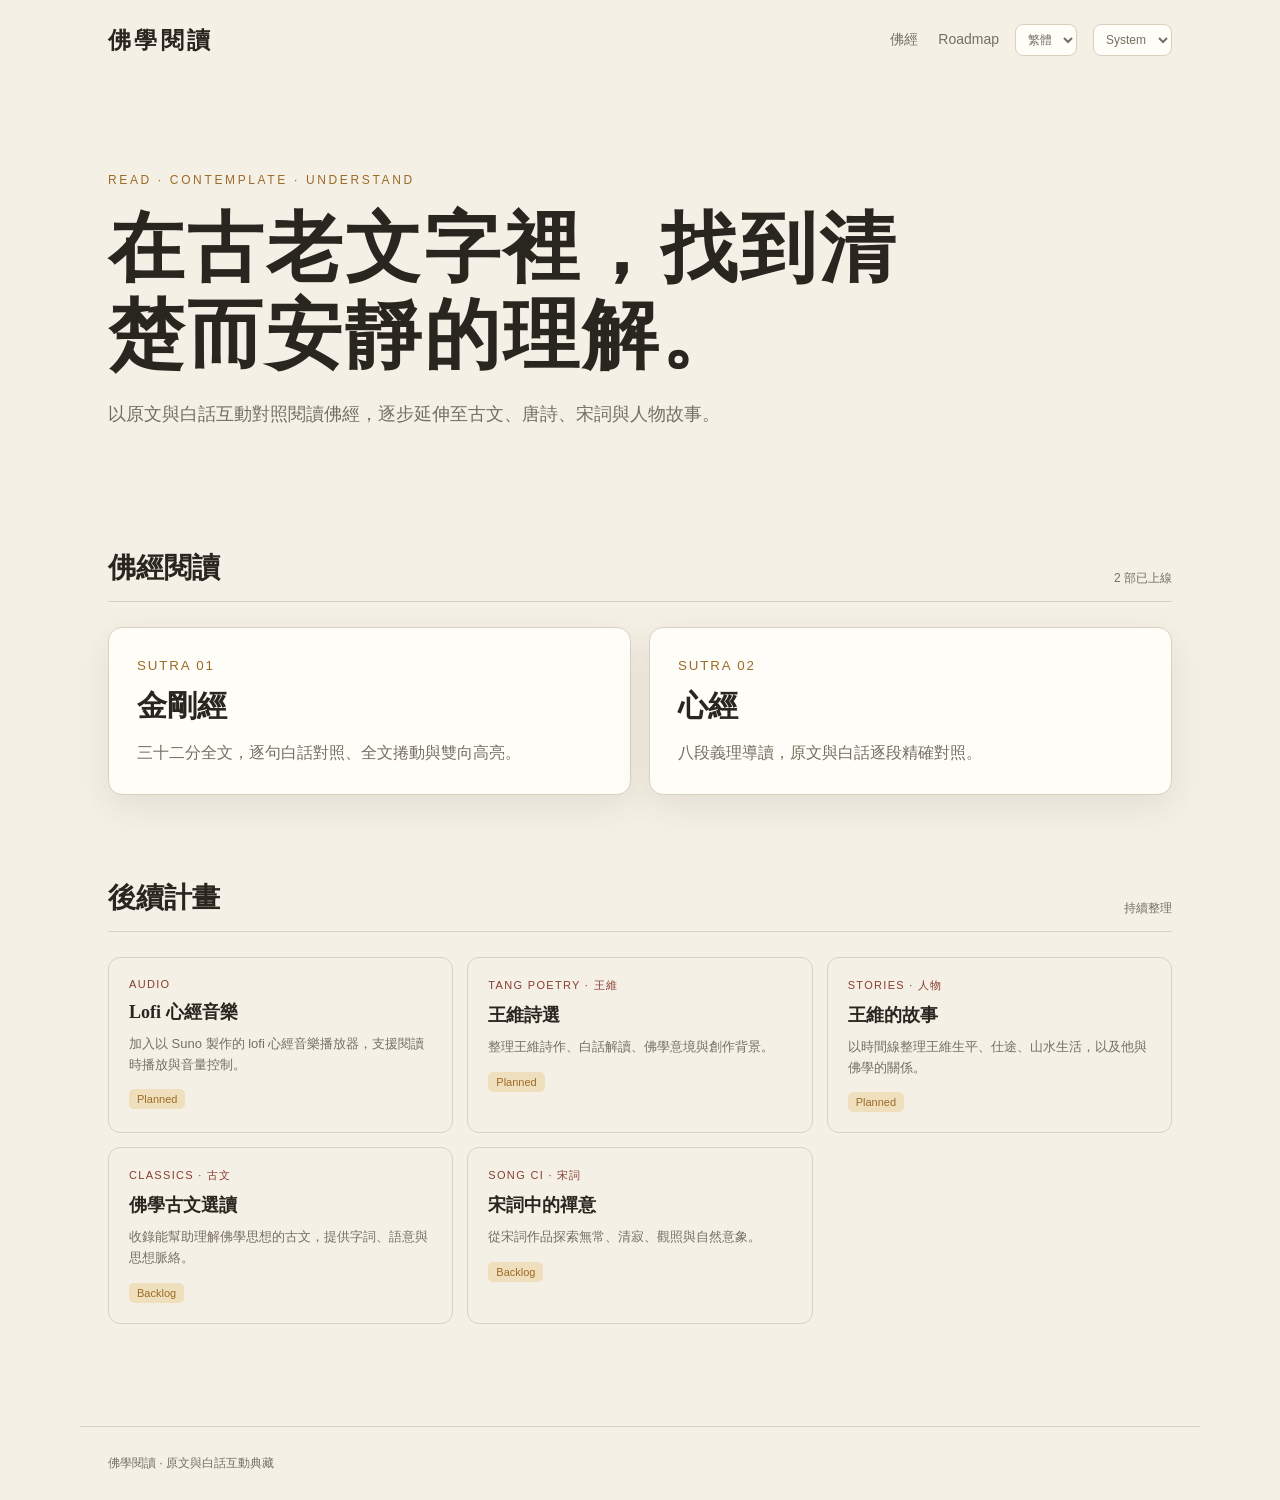
==== commit d199e6f6: "Add global Traditional and Simplified Chinese preference" ====
--- a/index.html
+++ b/index.html
@@ -4,10 +4,10 @@
 <meta charset="utf-8"><meta name="viewport" content="width=device-width,initial-scale=1">
 <meta name="description" content="佛經、古文與詩詞的互動閱讀入口">
 <title>佛學閱讀｜Buddhism</title>
-<script src="theme.js"></script><link rel="stylesheet" href="styles.css"><link rel="stylesheet" href="landing.css">
+<script src="vendor/opencc-t2cn.js"></script><script src="language.js"></script><script src="theme.js"></script><link rel="stylesheet" href="styles.css"><link rel="stylesheet" href="landing.css">
 </head>
 <body>
-<header class="site-head"><div class="site-name">佛學閱讀</div><nav><a href="#sutras">佛經</a><a href="#roadmap">Roadmap</a></nav><select class="theme-select" data-theme-select aria-label="顯示主題"><option value="system">System</option><option value="light">Light</option><option value="dark">Dark</option></select></header>
+<header class="site-head"><div class="site-name">佛學閱讀</div><nav><a href="#sutras">佛經</a><a href="#roadmap">Roadmap</a></nav><select class="language-select" data-language-select aria-label="文字版本"><option value="traditional">繁體</option><option value="simplified">简体</option></select><select class="theme-select" data-theme-select aria-label="顯示主題"><option value="system">System</option><option value="light">Light</option><option value="dark">Dark</option></select></header>
 <main>
   <section class="hero"><div class="kicker">READ · CONTEMPLATE · UNDERSTAND</div><h1>在古老文字裡，找到清楚而安靜的理解。</h1><p>以原文與白話互動對照閱讀佛經，逐步延伸至古文、唐詩、宋詞與人物故事。</p></section>
   <section class="section" id="sutras"><div class="section-title"><h2>佛經閱讀</h2><span>2 部已上線</span></div><div class="grid">
--- a/styles.css
+++ b/styles.css
@@ -14,4 +14,4 @@
 .hover-card{position:fixed;z-index:60;width:min(440px,calc(100vw - 30px));max-height:48vh;overflow:auto;background:var(--paper2);border:1px solid var(--gold);border-radius:12px;padding:17px 19px;box-shadow:0 16px 46px rgba(0,0,0,.22);font:400 15px/1.75 var(--serif);display:none}.hover-card.visible{display:block}.hover-card strong{display:block;color:var(--gold);margin-bottom:7px;font-size:13px}.scroll-reader{display:none;padding:40px clamp(25px,5vw,74px) 110px;max-width:900px;margin:auto}.scroll-view .reader,.scroll-view .panel{display:none}.scroll-view .layout{display:block}.scroll-view .nav{position:fixed;left:0;width:220px}.scroll-view.nav-collapsed .nav{width:0}.scroll-view .scroll-reader{display:block}.scroll-section{padding:34px 0 52px;border-bottom:1px solid var(--line);scroll-margin-top:92px}.scroll-section h2{font:700 30px var(--serif);letter-spacing:.1em;margin:0 0 22px}.scroll-section .sutra{font-size:20px}.scroll-translation{margin-top:20px;padding:20px 24px;background:color-mix(in srgb,var(--paper2) 75%,transparent);border-left:2px solid var(--gold);font:400 16px/1.85 var(--serif);color:var(--muted)}
 @media(max-width:1160px){.shortcut-help{display:none}.brand small{display:none}.toolbar{gap:4px}.tool{padding:7px 8px}.search{width:min(210px,22vw)}}
 @media(max-width:800px){.toolbar .wide-only,.view-switch{display:none}body.nav-collapsed .layout,body.explanation-collapsed .layout,body.nav-collapsed.explanation-collapsed .layout{display:block}.hover-card{font-size:14px}.scroll-view .nav{top:60px}.scroll-reader{padding:28px 22px 80px}.scroll-section h2{font-size:25px}}
-.theme-select{border:1px solid var(--line);background:var(--paper2);color:var(--muted);border-radius:8px;padding:7px 8px;font-size:12px}.home-link{color:var(--muted);text-decoration:none;font-size:12px;white-space:nowrap}.home-link:hover{color:var(--red)}
+.theme-select,.language-select{border:1px solid var(--line);background:var(--paper2);color:var(--muted);border-radius:8px;padding:7px 8px;font-size:12px}.home-link{color:var(--muted);text-decoration:none;font-size:12px;white-space:nowrap}.home-link:hover{color:var(--red)}
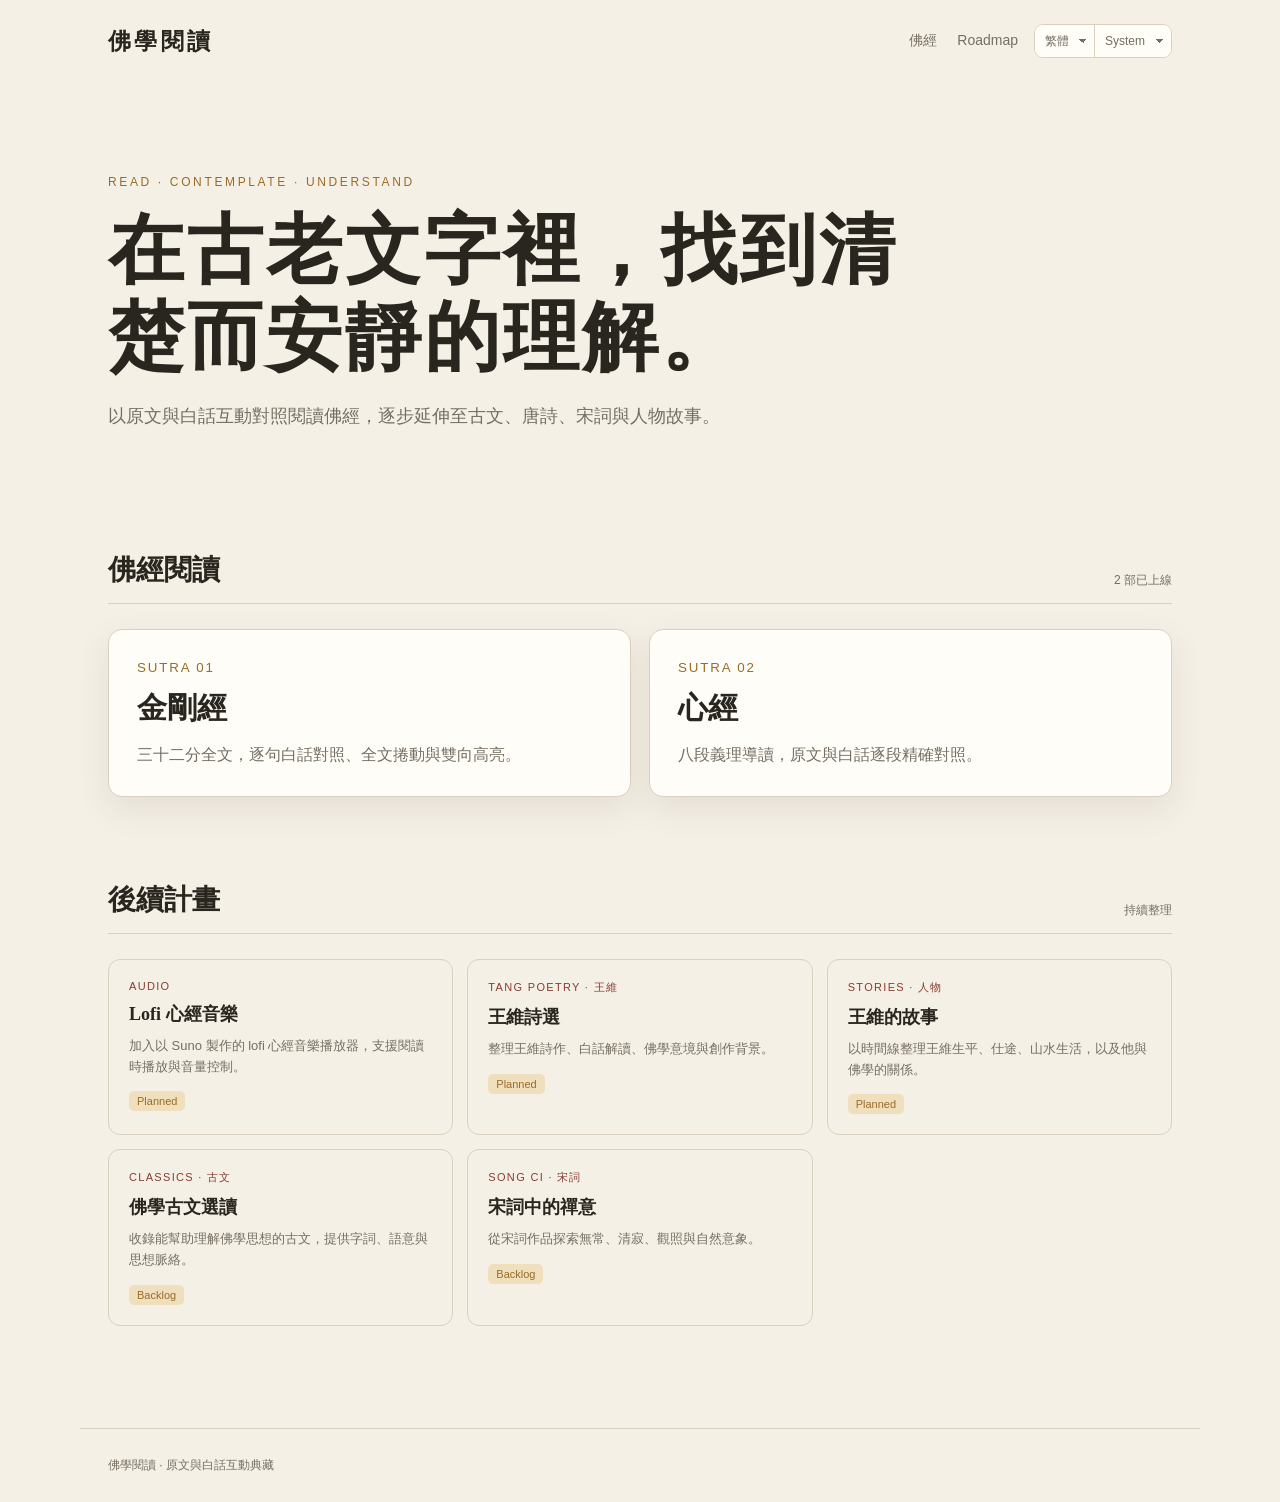
==== commit ef0c54de: "Align language and theme controls with reader toolbar" ====
--- a/index.html
+++ b/index.html
@@ -7,7 +7,7 @@
 <script src="vendor/opencc-t2cn.js"></script><script src="language.js"></script><script src="theme.js"></script><link rel="stylesheet" href="styles.css"><link rel="stylesheet" href="landing.css">
 </head>
 <body>
-<header class="site-head"><div class="site-name">佛學閱讀</div><nav><a href="#sutras">佛經</a><a href="#roadmap">Roadmap</a></nav><select class="language-select" data-language-select aria-label="文字版本"><option value="traditional">繁體</option><option value="simplified">简体</option></select><select class="theme-select" data-theme-select aria-label="顯示主題"><option value="system">System</option><option value="light">Light</option><option value="dark">Dark</option></select></header>
+<header class="site-head"><div class="site-name">佛學閱讀</div><nav><a href="#sutras">佛經</a><a href="#roadmap">Roadmap</a></nav><div class="preference-switch"><select class="language-select" data-language-select aria-label="文字版本"><option value="traditional">繁體</option><option value="simplified">简体</option></select><select class="theme-select" data-theme-select aria-label="顯示主題"><option value="system">System</option><option value="light">Light</option><option value="dark">Dark</option></select></div></header>
 <main>
   <section class="hero"><div class="kicker">READ · CONTEMPLATE · UNDERSTAND</div><h1>在古老文字裡，找到清楚而安靜的理解。</h1><p>以原文與白話互動對照閱讀佛經，逐步延伸至古文、唐詩、宋詞與人物故事。</p></section>
   <section class="section" id="sutras"><div class="section-title"><h2>佛經閱讀</h2><span>2 部已上線</span></div><div class="grid">
--- a/styles.css
+++ b/styles.css
@@ -14,4 +14,4 @@
 .hover-card{position:fixed;z-index:60;width:min(440px,calc(100vw - 30px));max-height:48vh;overflow:auto;background:var(--paper2);border:1px solid var(--gold);border-radius:12px;padding:17px 19px;box-shadow:0 16px 46px rgba(0,0,0,.22);font:400 15px/1.75 var(--serif);display:none}.hover-card.visible{display:block}.hover-card strong{display:block;color:var(--gold);margin-bottom:7px;font-size:13px}.scroll-reader{display:none;padding:40px clamp(25px,5vw,74px) 110px;max-width:900px;margin:auto}.scroll-view .reader,.scroll-view .panel{display:none}.scroll-view .layout{display:block}.scroll-view .nav{position:fixed;left:0;width:220px}.scroll-view.nav-collapsed .nav{width:0}.scroll-view .scroll-reader{display:block}.scroll-section{padding:34px 0 52px;border-bottom:1px solid var(--line);scroll-margin-top:92px}.scroll-section h2{font:700 30px var(--serif);letter-spacing:.1em;margin:0 0 22px}.scroll-section .sutra{font-size:20px}.scroll-translation{margin-top:20px;padding:20px 24px;background:color-mix(in srgb,var(--paper2) 75%,transparent);border-left:2px solid var(--gold);font:400 16px/1.85 var(--serif);color:var(--muted)}
 @media(max-width:1160px){.shortcut-help{display:none}.brand small{display:none}.toolbar{gap:4px}.tool{padding:7px 8px}.search{width:min(210px,22vw)}}
 @media(max-width:800px){.toolbar .wide-only,.view-switch{display:none}body.nav-collapsed .layout,body.explanation-collapsed .layout,body.nav-collapsed.explanation-collapsed .layout{display:block}.hover-card{font-size:14px}.scroll-view .nav{top:60px}.scroll-reader{padding:28px 22px 80px}.scroll-section h2{font-size:25px}}
-.theme-select,.language-select{border:1px solid var(--line);background:var(--paper2);color:var(--muted);border-radius:8px;padding:7px 8px;font-size:12px}.home-link{color:var(--muted);text-decoration:none;font-size:12px;white-space:nowrap}.home-link:hover{color:var(--red)}
+.preference-switch{display:flex;align-items:center;height:34px;border:1px solid var(--line);border-radius:9px;overflow:hidden;background:var(--paper2)}.theme-select,.language-select{appearance:none;height:100%;border:0;background:var(--paper2);color:var(--muted);padding:0 25px 0 10px;font:500 12px var(--sans);cursor:pointer;outline:0;background-image:linear-gradient(45deg,transparent 50%,var(--muted) 50%),linear-gradient(135deg,var(--muted) 50%,transparent 50%);background-position:calc(100% - 11px) 14px,calc(100% - 7px) 14px;background-size:4px 4px,4px 4px;background-repeat:no-repeat}.theme-select{border-left:1px solid var(--line)}.theme-select:hover,.language-select:hover,.theme-select:focus,.language-select:focus{color:var(--red);background-color:var(--gold-soft)}.home-link{color:var(--muted);text-decoration:none;font-size:12px;white-space:nowrap}.home-link:hover{color:var(--red)}
